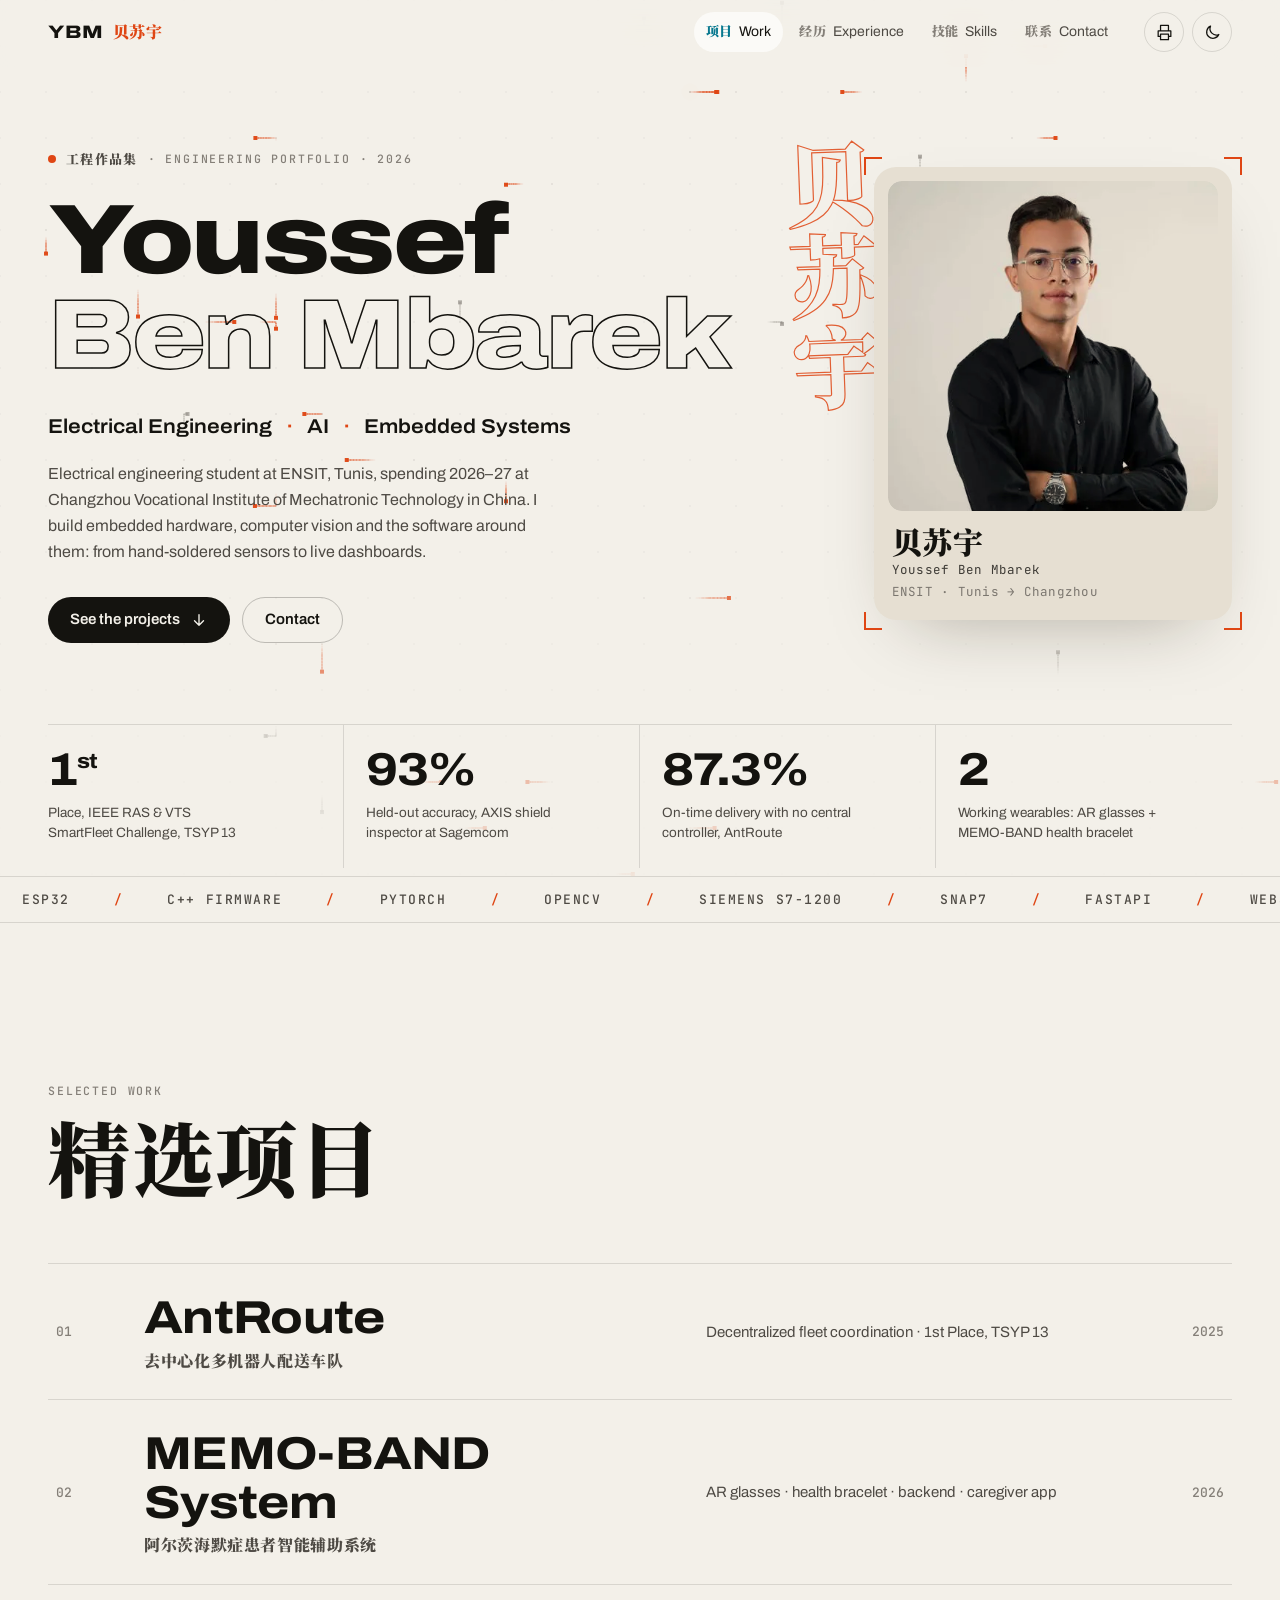
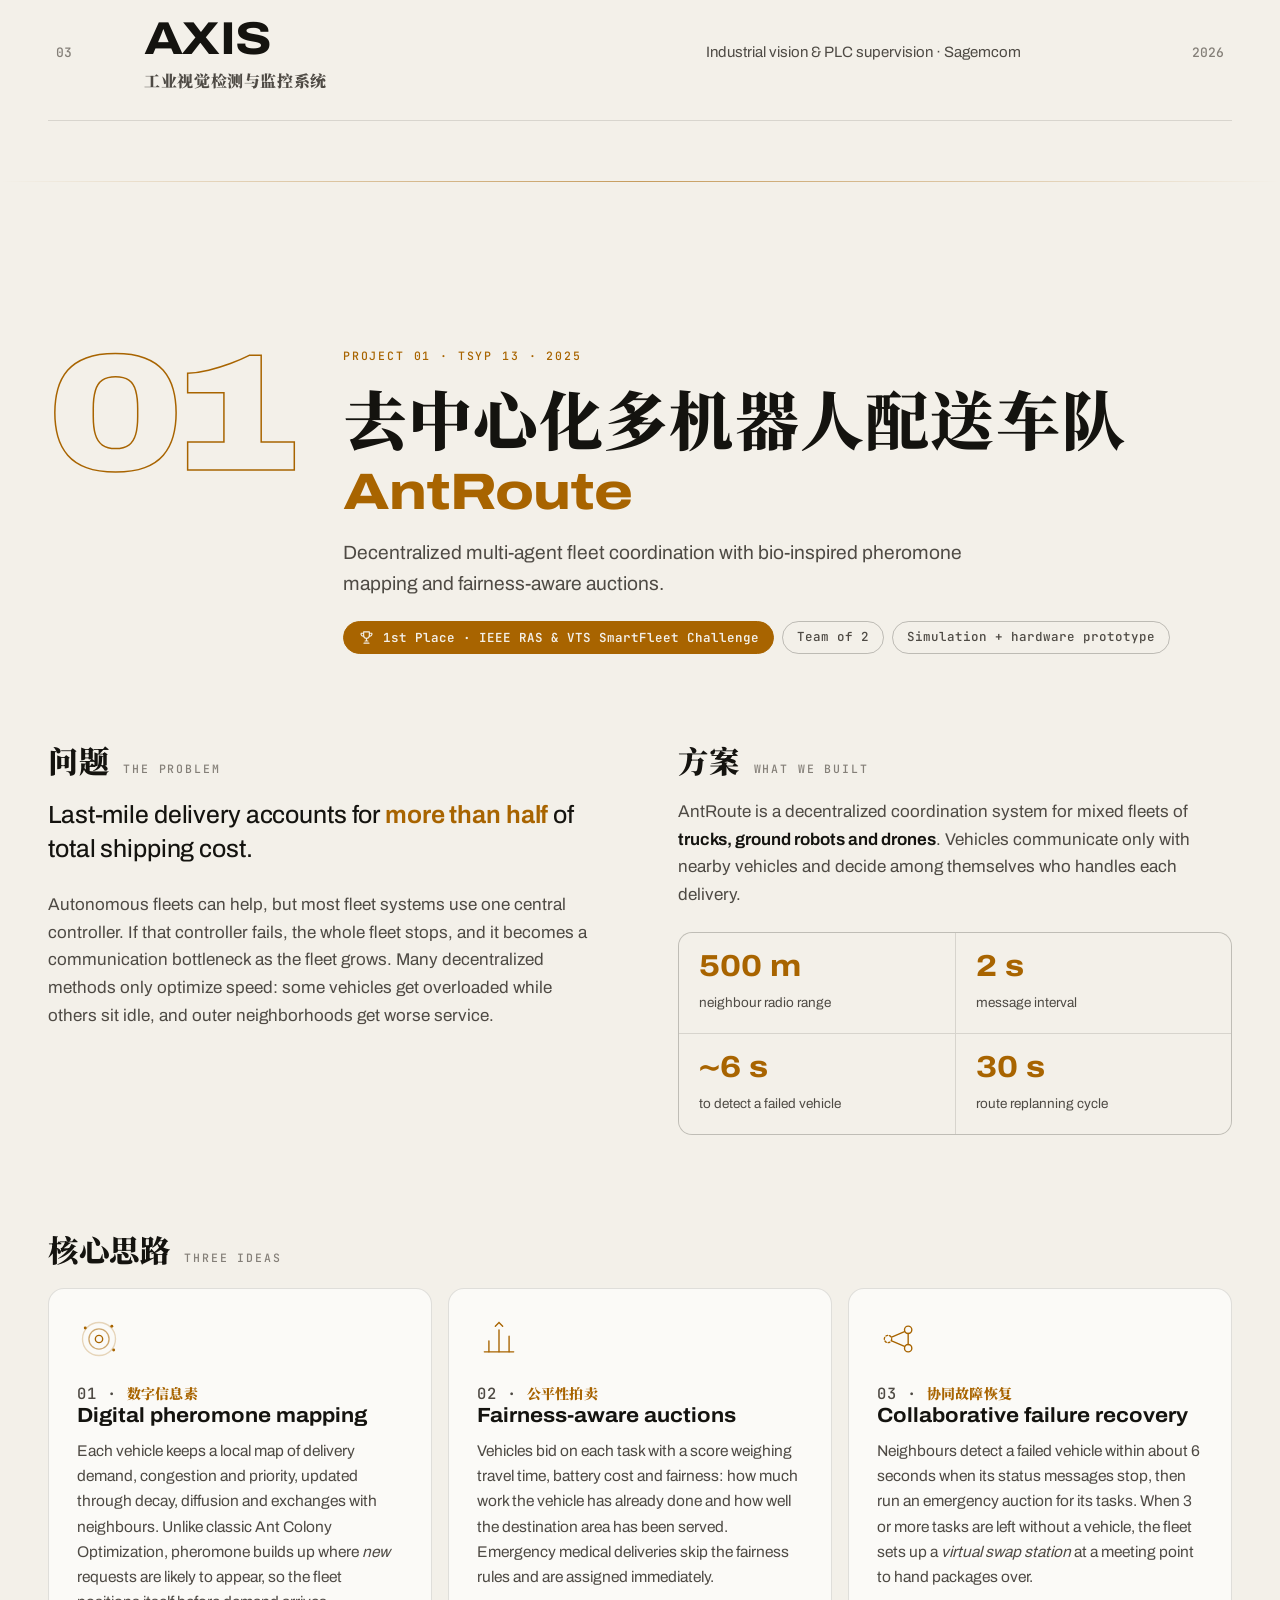
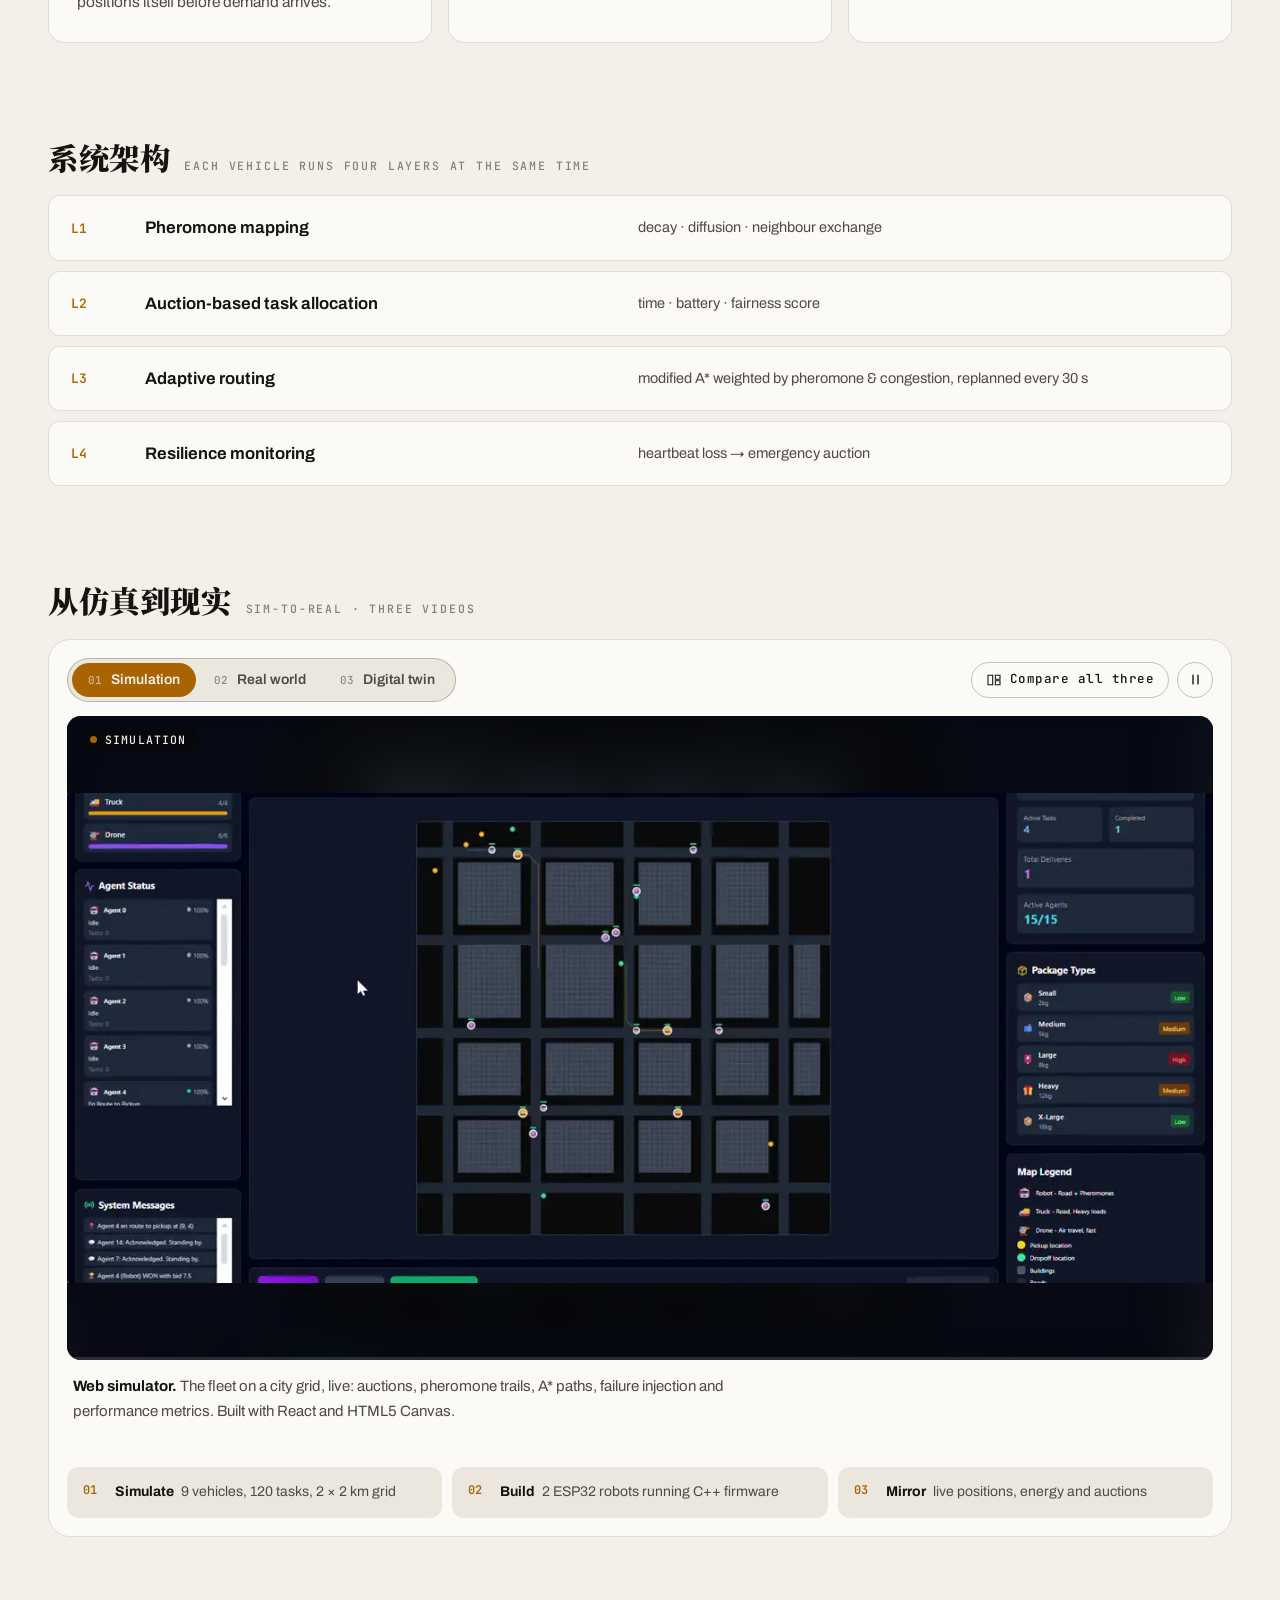
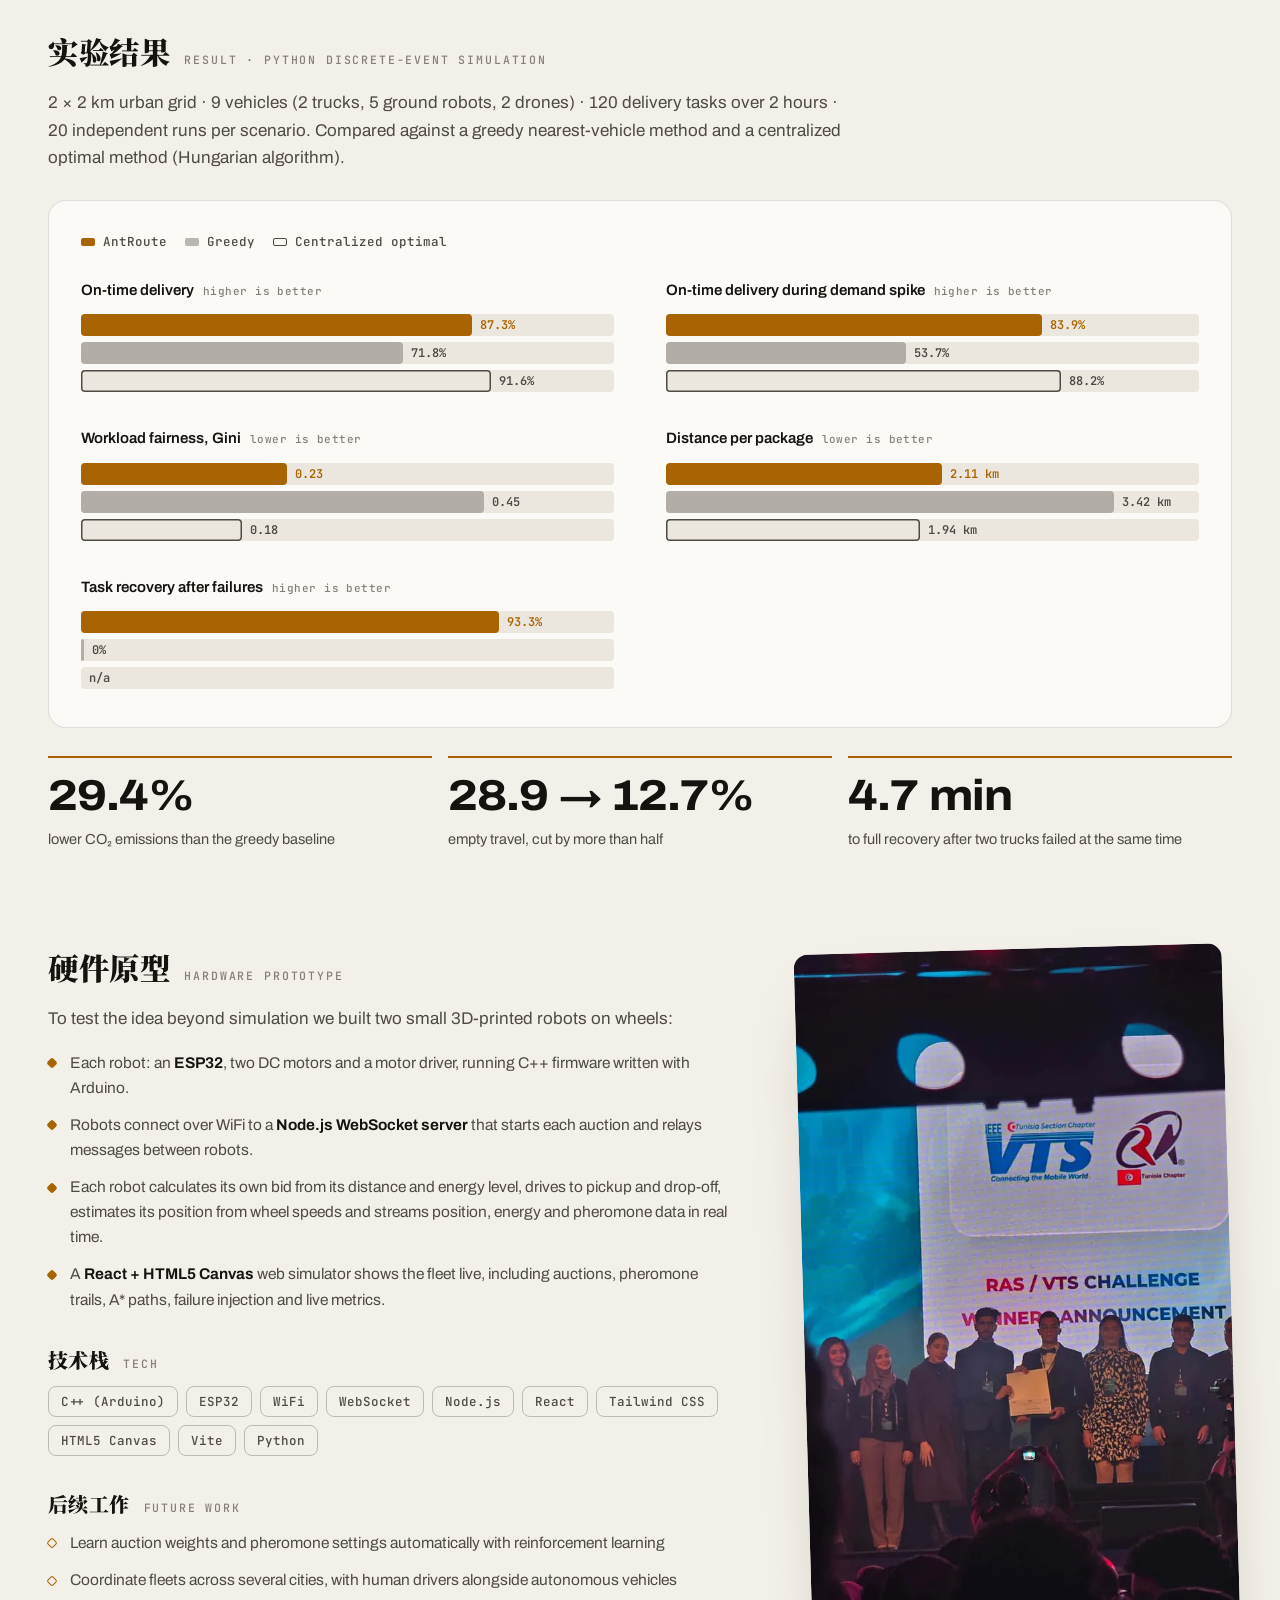
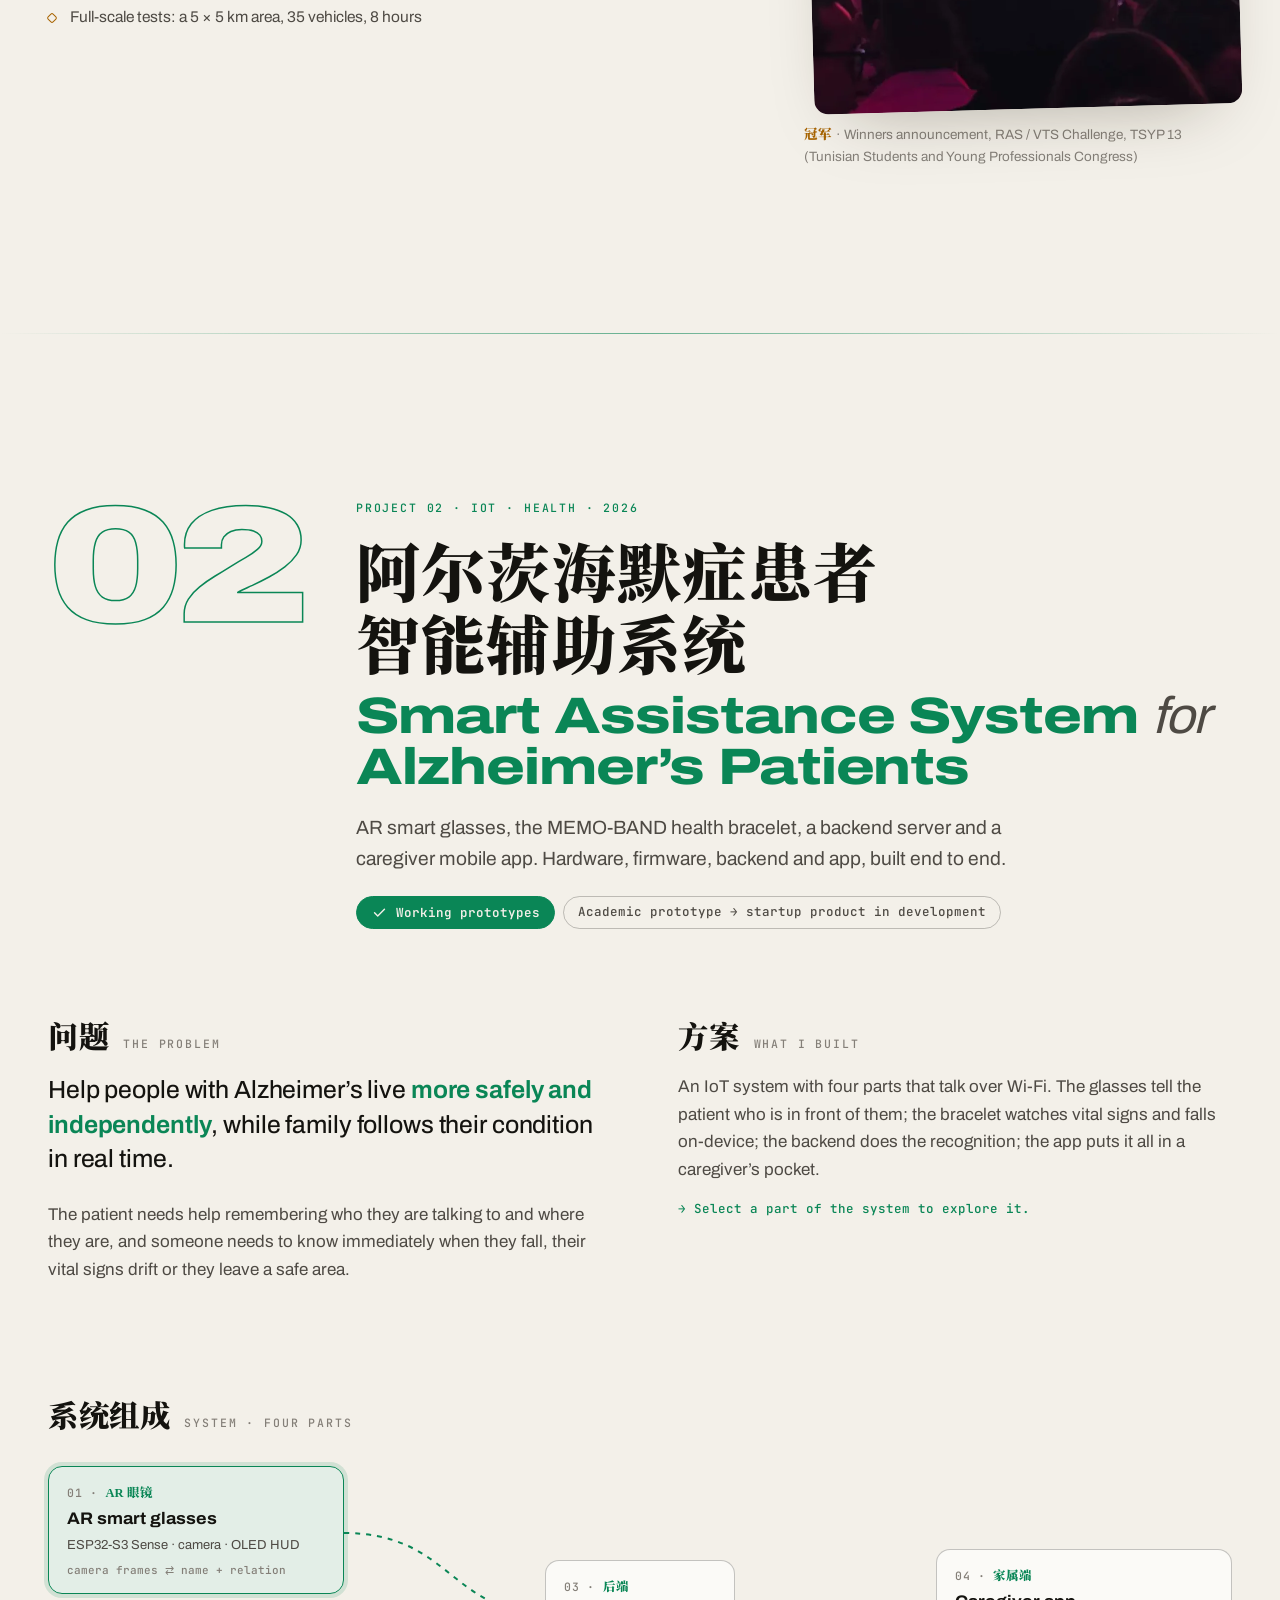
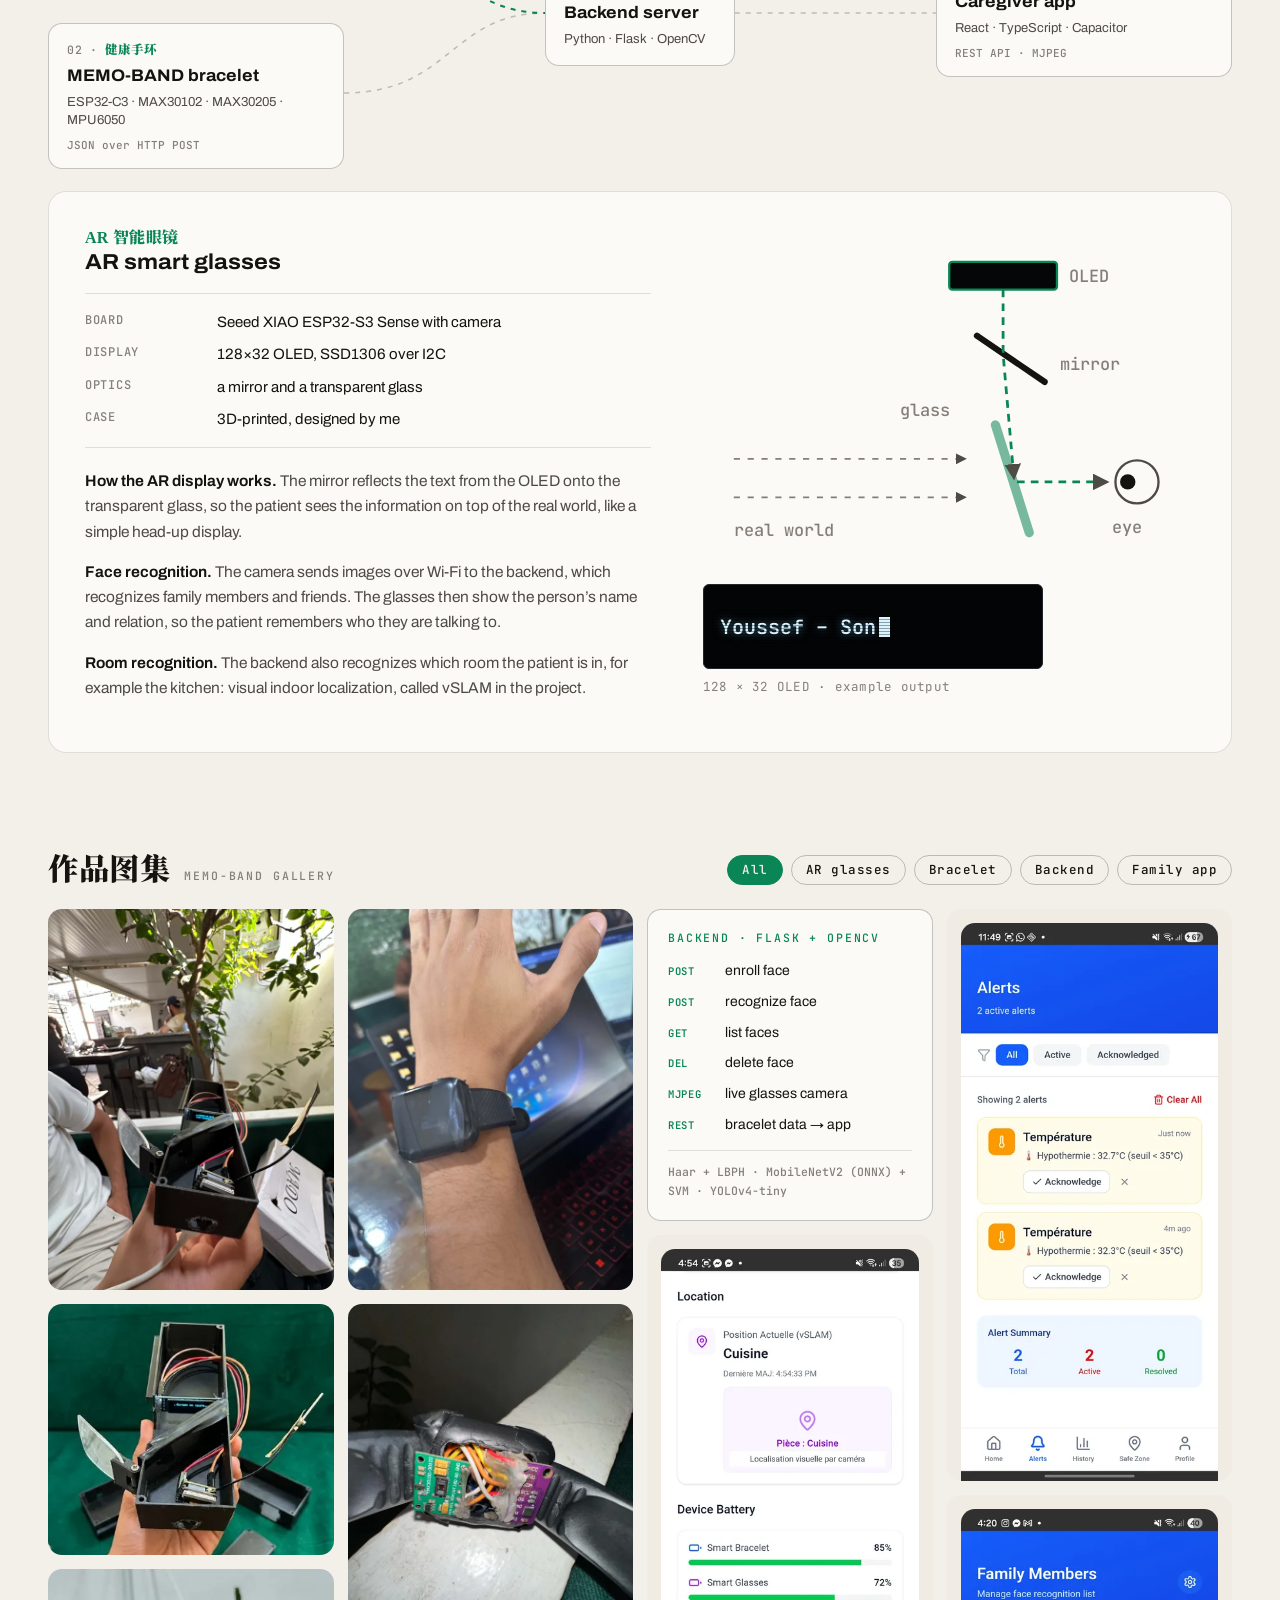
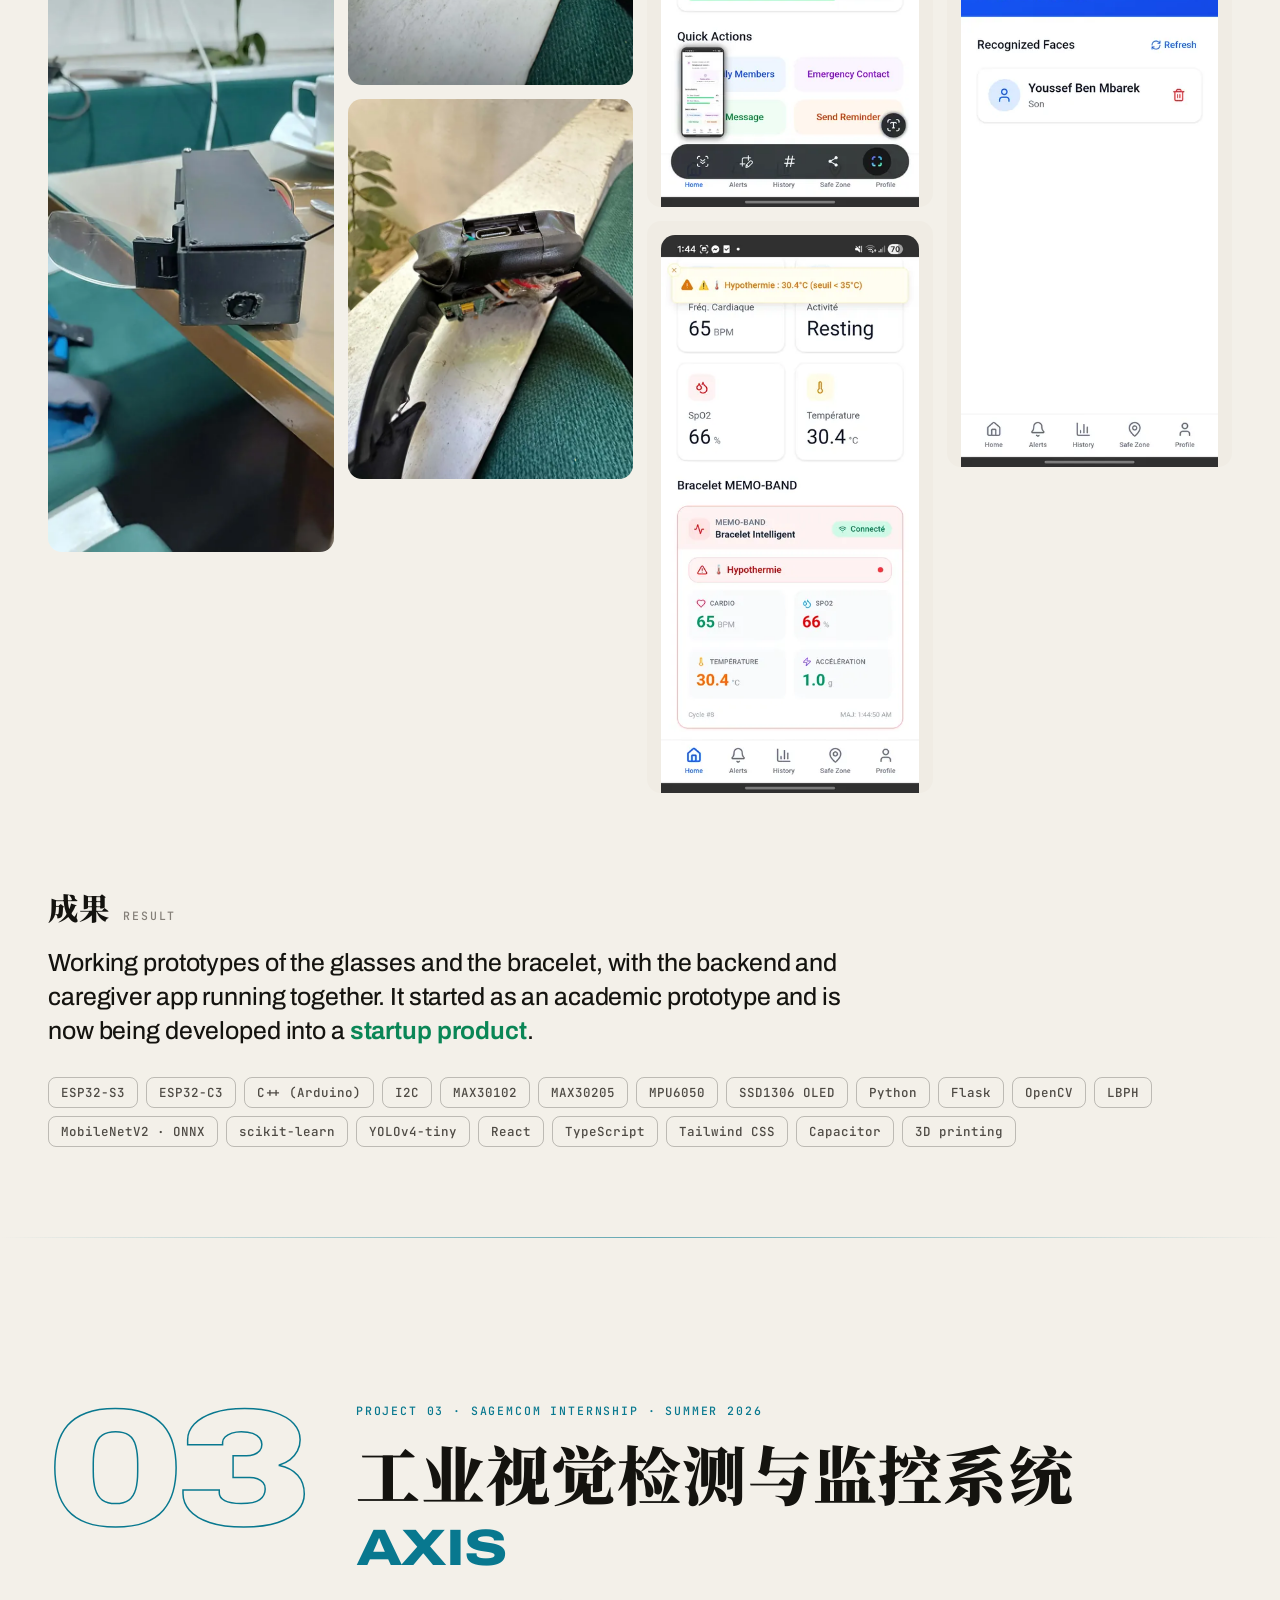
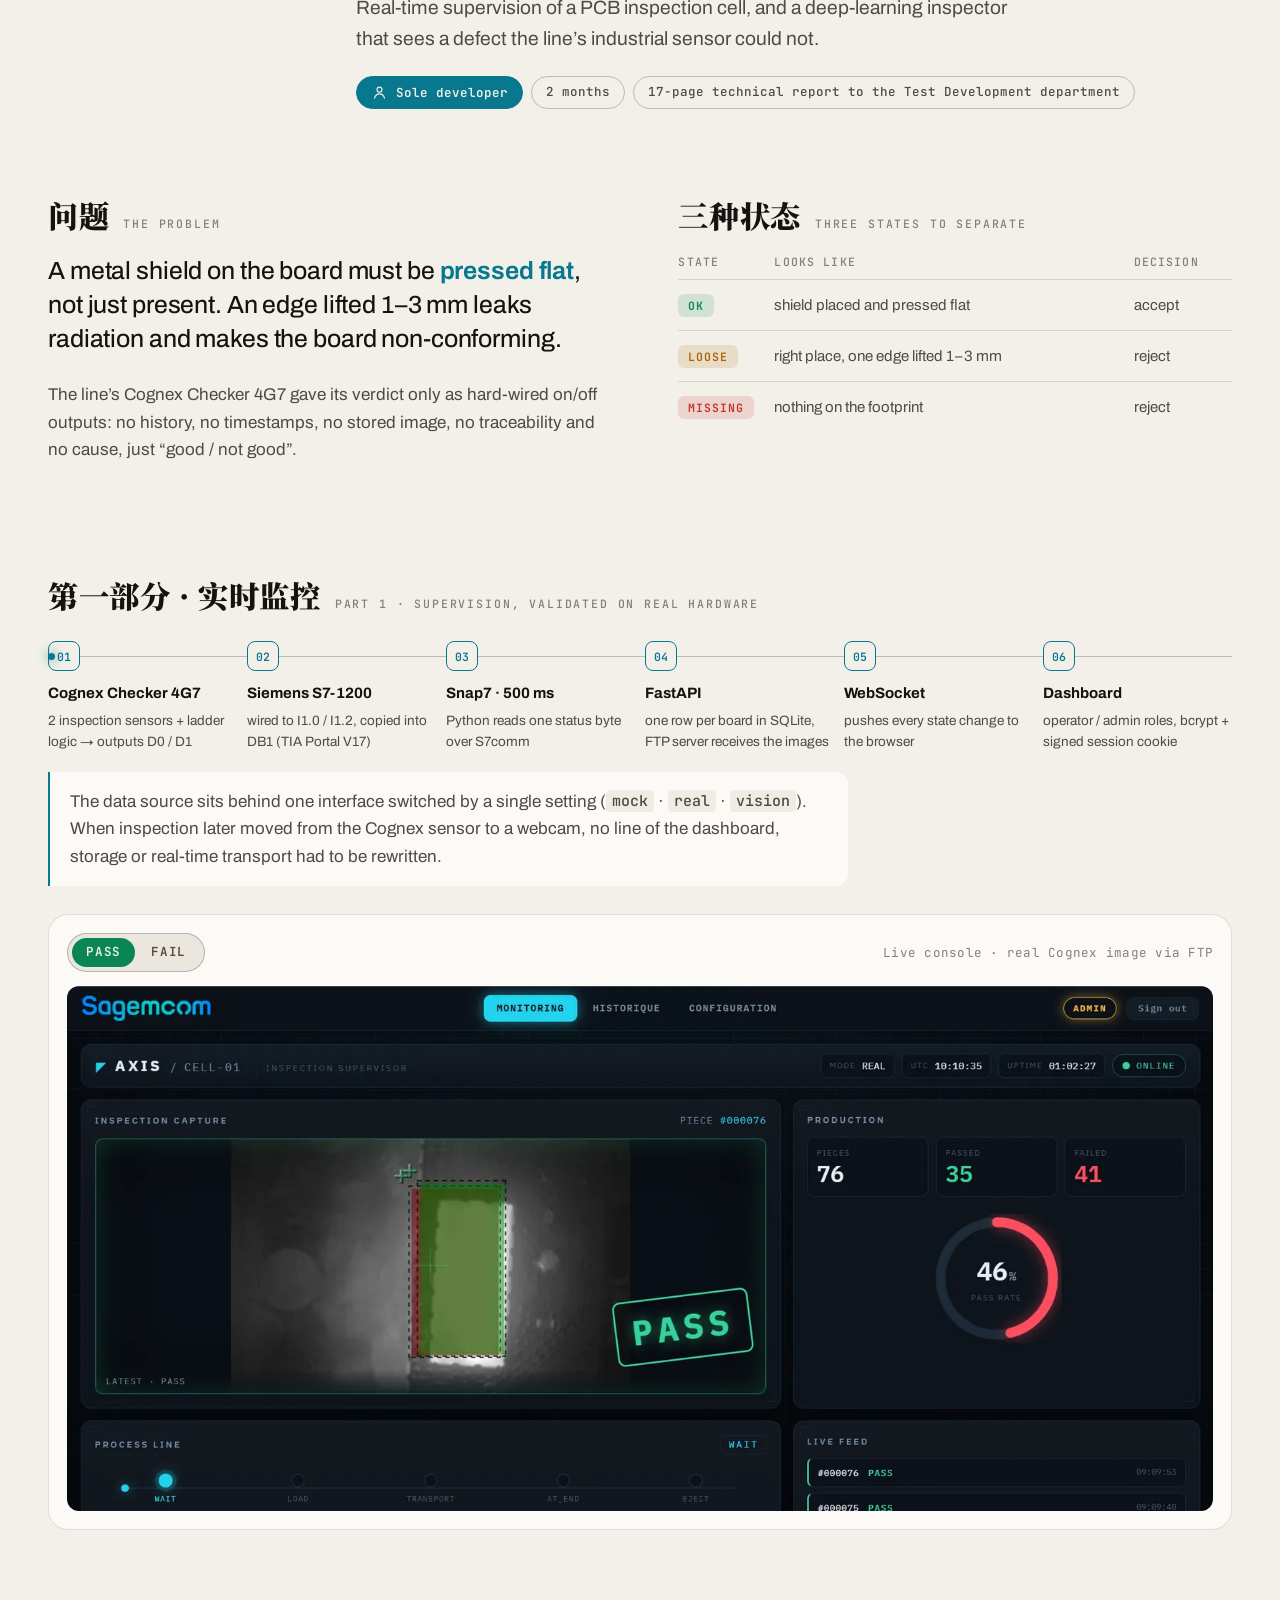
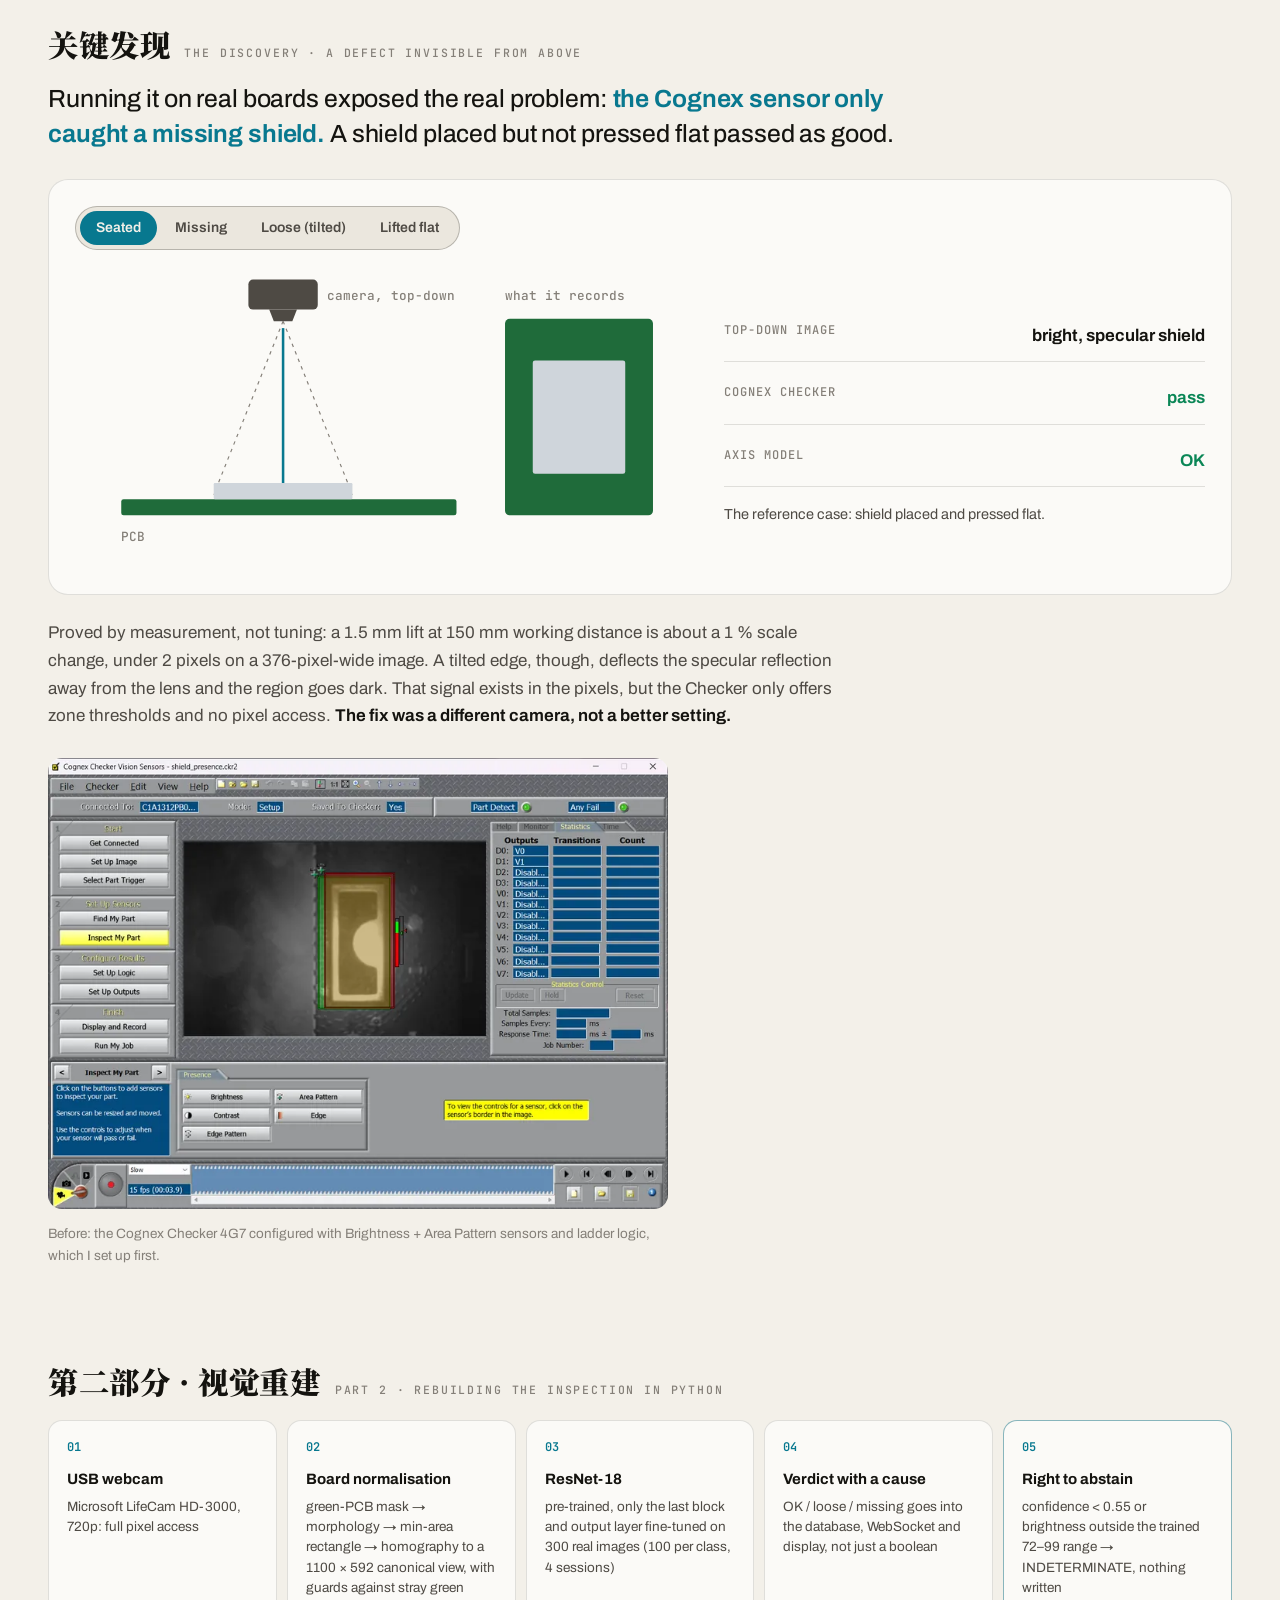
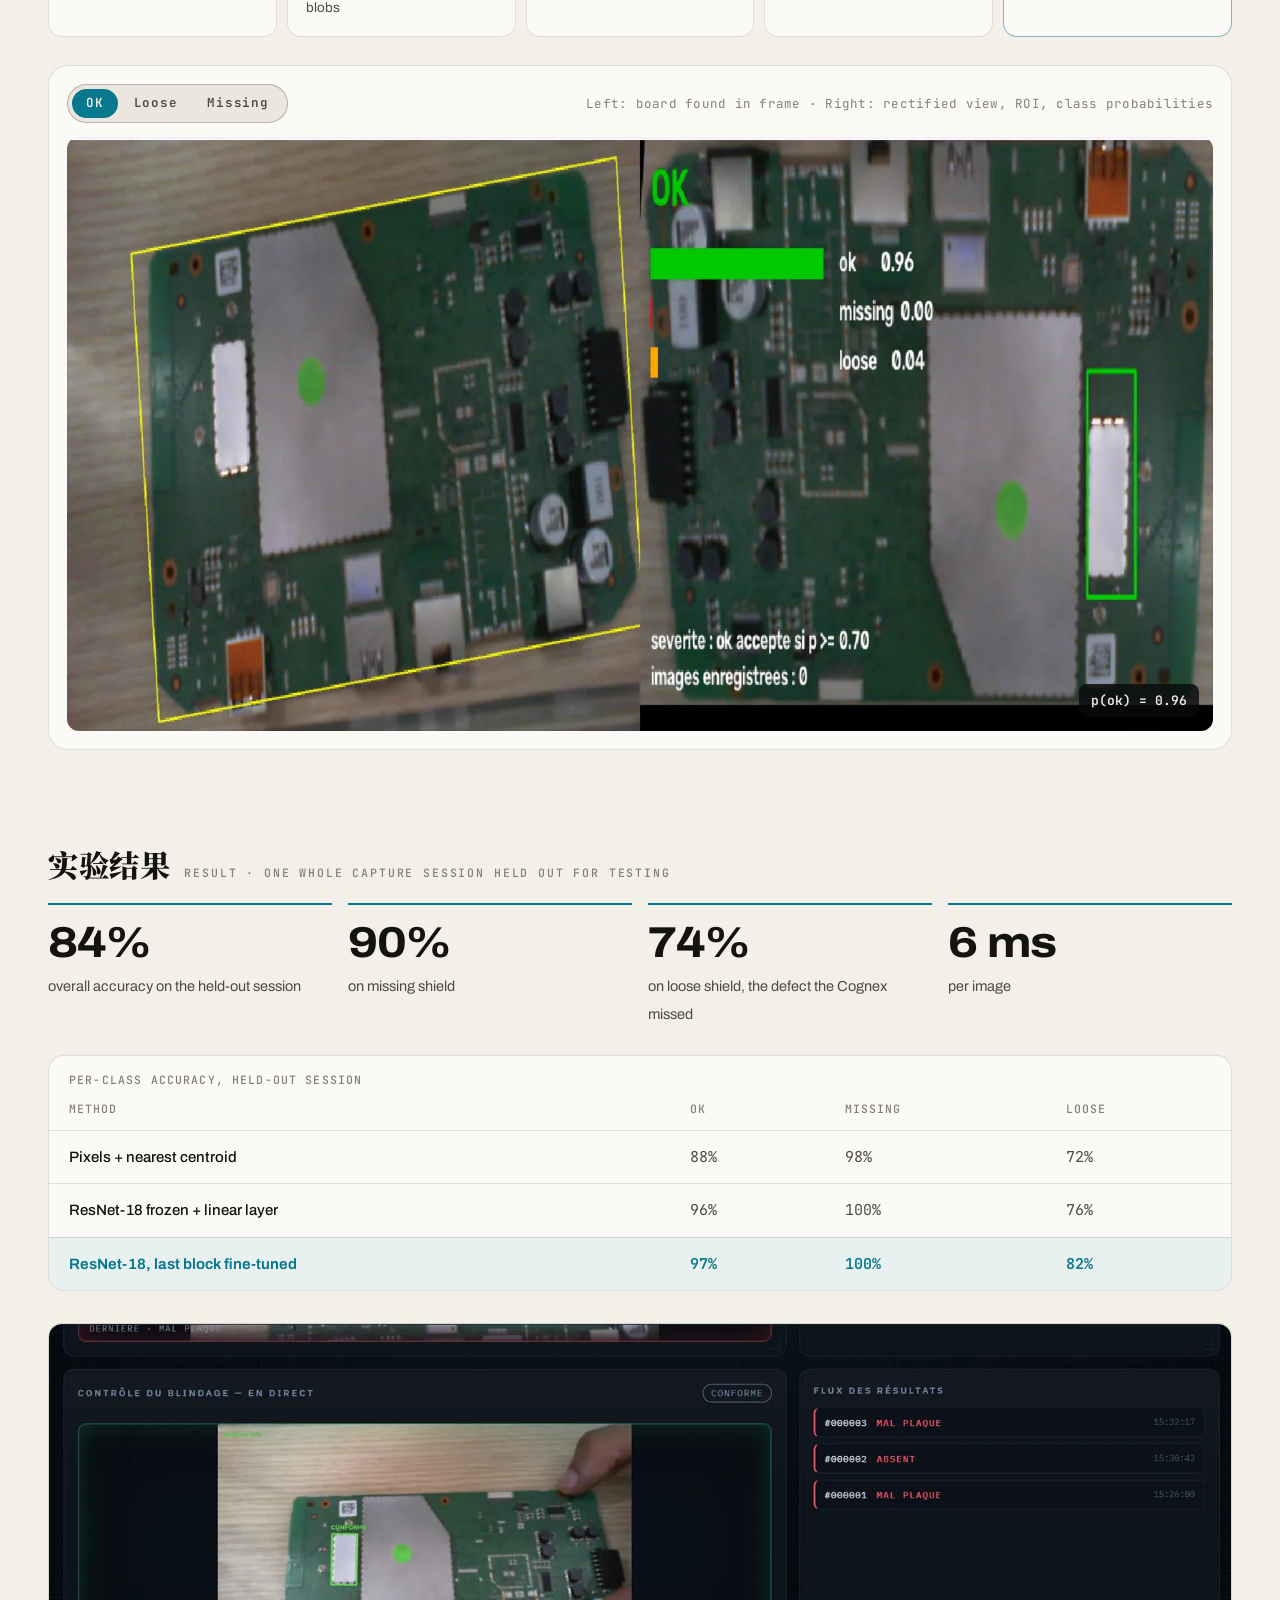
==== index.html @ 7238351c "Engineering portfolio: AntRoute, MEMO-BAND system, AXIS Static site with self-hosted fonts, sim-to-r" ====
<!doctype html>
<html lang="en" class="no-js">
<head>
<meta charset="utf-8">
<meta name="viewport" content="width=device-width, initial-scale=1, viewport-fit=cover">
<title>Youssef Ben Mbarek · 贝苏宇 — Engineering Portfolio</title>
<meta name="description" content="Engineering portfolio of Youssef Ben Mbarek (贝苏宇): Electrical Engineering, AI and Embedded Systems. AntRoute, a smart assistance system for Alzheimer's patients, and AXIS industrial vision.">
<meta name="theme-color" content="#0b0c0e" media="(prefers-color-scheme: dark)">
<meta name="theme-color" content="#f3f0e9" media="(prefers-color-scheme: light)">
<meta property="og:title" content="Youssef Ben Mbarek · 贝苏宇 — Engineering Portfolio">
<meta property="og:description" content="Electrical Engineering · AI · Embedded Systems">
<meta property="og:image" content="assets/img/podium-600.webp">
<link rel="icon" href="favicon.svg" type="image/svg+xml">
<link rel="preload" href="assets/fonts/archivo.woff2" as="font" type="font/woff2" crossorigin>
<link rel="preload" href="assets/fonts/notoserifsc-sub.woff2" as="font" type="font/woff2" crossorigin>
<script>
  (function () {
    var d = document.documentElement, t = null;
    d.classList.remove('no-js'); d.classList.add('js');
    try { t = localStorage.getItem('theme'); } catch (e) {}
    if (t !== 'light' && t !== 'dark') t = matchMedia('(prefers-color-scheme: light)').matches ? 'light' : 'dark';
    d.setAttribute('data-theme', t);
  })();
</script>
<link rel="stylesheet" href="assets/css/main.css">
</head>
<body>
<a class="skip" href="#work">Skip to projects</a>

<!-- ============ NAV ============ -->
<header class="nav" id="top">
  <div class="nav__inner">
    <a class="nav__brand" href="#top" aria-label="Back to top">
      <span class="nav__mark">YBM</span><span class="nav__cn zh">贝苏宇</span>
    </a>
    <nav class="nav__links" aria-label="Sections">
      <a href="#work"><span class="zh">项目</span> Work</a>
      <a href="#experience"><span class="zh">经历</span> Experience</a>
      <a href="#skills"><span class="zh">技能</span> Skills</a>
      <a href="#contact"><span class="zh">联系</span> Contact</a>
    </nav>
    <div class="nav__tools">
      <button class="icon-btn" id="printBtn" type="button" aria-label="Save as PDF" title="Save as PDF">
        <svg viewBox="0 0 24 24" aria-hidden="true"><path d="M7 9V3h10v6M7 17H4v-7h16v7h-3M7 14h10v7H7z" fill="none" stroke="currentColor" stroke-width="1.6" stroke-linejoin="round"/></svg>
      </button>
      <button class="icon-btn theme-btn" id="themeBtn" type="button" aria-label="Toggle dark / light theme" title="Toggle theme">
        <svg class="i-sun" viewBox="0 0 24 24" aria-hidden="true"><circle cx="12" cy="12" r="4.2" fill="none" stroke="currentColor" stroke-width="1.6"/><path d="M12 2v2.5M12 19.5V22M2 12h2.5M19.5 12H22M4.9 4.9l1.8 1.8M17.3 17.3l1.8 1.8M4.9 19.1l1.8-1.8M17.3 6.7l1.8-1.8" stroke="currentColor" stroke-width="1.6" stroke-linecap="round"/></svg>
        <svg class="i-moon" viewBox="0 0 24 24" aria-hidden="true"><path d="M20 14.5A8 8 0 0 1 9.5 4a8 8 0 1 0 10.5 10.5z" fill="none" stroke="currentColor" stroke-width="1.6" stroke-linejoin="round"/></svg>
      </button>
    </div>
  </div>
  <div class="nav__progress" aria-hidden="true"><span id="progress"></span></div>
</header>

<main>
<!-- ============ HERO ============ -->
<section class="hero" aria-label="Introduction">
  <canvas class="hero__field" id="field" aria-hidden="true"></canvas>
  <div class="wrap hero__grid">
    <div class="hero__text">
      <p class="kicker hero__kicker reveal"><span class="dot"></span><span class="zh">工程作品集</span> · Engineering Portfolio · 2026</p>
      <h1 class="hero__name" aria-label="Youssef Ben Mbarek">
        <span class="line"><span class="word">Youssef</span></span>
        <span class="line"><span class="word">Ben&nbsp;Mbarek</span></span>
      </h1>
      <p class="hero__disciplines reveal">
        <span>Electrical Engineering</span><i>·</i><span>AI</span><i>·</i><span>Embedded Systems</span>
      </p>
      <p class="hero__lede reveal">
        Electrical engineering student at ENSIT, Tunis, spending 2026–27 at Changzhou Vocational Institute of Mechatronic Technology in China.
        I build embedded hardware, computer vision and the software around them: from hand-soldered sensors to live dashboards.
      </p>
      <div class="hero__cta reveal">
        <a class="btn btn--solid" href="#work">See the projects
          <svg viewBox="0 0 24 24" aria-hidden="true"><path d="M12 5v14M6 13l6 6 6-6" fill="none" stroke="currentColor" stroke-width="1.8" stroke-linecap="round" stroke-linejoin="round"/></svg>
        </a>
        <a class="btn btn--ghost" href="#contact">Contact</a>
      </div>
    </div>

    <figure class="badge reveal" aria-label="Portrait of Youssef Ben Mbarek">
      <div class="badge__ticks" aria-hidden="true"><i></i><i></i><i></i><i></i></div>
      <div class="badge__photo">
        <img src="assets/img/portrait-448.webp" width="448" height="448" alt="Youssef Ben Mbarek" fetchpriority="high">
      </div>
      <figcaption class="badge__meta">
        <span class="badge__cn zh">贝苏宇</span>
        <span class="mono">Youssef Ben Mbarek</span>
        <span class="mono dim">ENSIT · Tunis → Changzhou</span>
      </figcaption>
      <span class="badge__vertical zh" aria-hidden="true">贝苏宇</span>
    </figure>
  </div>

  <div class="wrap">
    <ul class="hero__stats">
      <li class="reveal">
        <span class="stat__value">1<sup>st</sup></span>
        <span class="stat__label">Place, IEEE RAS &amp; VTS SmartFleet Challenge, TSYP 13</span>
      </li>
      <li class="reveal">
        <span class="stat__value"><span data-count="93">93</span>%</span>
        <span class="stat__label">Held-out accuracy, AXIS shield inspector at Sagemcom</span>
      </li>
      <li class="reveal">
        <span class="stat__value"><span data-count="87.3" data-decimals="1">87.3</span>%</span>
        <span class="stat__label">On-time delivery with no central controller, AntRoute</span>
      </li>
      <li class="reveal">
        <span class="stat__value">2</span>
        <span class="stat__label">Working wearables: AR glasses + MEMO-BAND health bracelet</span>
      </li>
    </ul>
  </div>
  <div class="marquee" aria-hidden="true">
    <div class="marquee__track">
      <span>ESP32</span><span>C++ firmware</span><span>PyTorch</span><span>OpenCV</span><span>Siemens S7-1200</span><span>Snap7</span><span>FastAPI</span><span>WebSockets</span><span>React</span><span>Node.js</span><span>I2C sensors</span><span>ResNet-18</span><span>MobileNetV2</span><span>TIA Portal</span><span>Capacitor</span><span>3D printing</span>
      <span>ESP32</span><span>C++ firmware</span><span>PyTorch</span><span>OpenCV</span><span>Siemens S7-1200</span><span>Snap7</span><span>FastAPI</span><span>WebSockets</span><span>React</span><span>Node.js</span><span>I2C sensors</span><span>ResNet-18</span><span>MobileNetV2</span><span>TIA Portal</span><span>Capacitor</span><span>3D printing</span>
    </div>
  </div>
</section>

<!-- ============ PROJECT INDEX ============ -->
<section class="index" id="work" aria-labelledby="work-title">
  <div class="wrap">
    <header class="sec-head reveal">
      <p class="kicker">Selected work</p>
      <h2 class="sec-title zh" id="work-title">精选项目</h2>
    </header>
    <ol class="index__list">
      <li class="reveal" style="--pa: var(--c-amber)">
        <a href="#antroute" data-preview="assets/img/podium-600.webp">
          <span class="index__num">01</span>
          <span class="index__name">AntRoute<small class="zh">去中心化多机器人配送车队</small></span>
          <span class="index__desc">Decentralized fleet coordination · 1st Place, TSYP 13</span>
          <span class="index__year">2025</span>
        </a>
      </li>
      <li class="reveal" style="--pa: var(--c-green)">
        <a href="#memo" data-preview="assets/img/glasses-hand-600.webp">
          <span class="index__num">02</span>
          <span class="index__name">MEMO-BAND System<small class="zh">阿尔茨海默症患者智能辅助系统</small></span>
          <span class="index__desc">AR glasses · health bracelet · backend · caregiver app</span>
          <span class="index__year">2026</span>
        </a>
      </li>
      <li class="reveal" style="--pa: var(--c-cyan)">
        <a href="#axis" data-preview="assets/img/axis-loose-800.webp">
          <span class="index__num">03</span>
          <span class="index__name">AXIS<small class="zh">工业视觉检测与监控系统</small></span>
          <span class="index__desc">Industrial vision &amp; PLC supervision · Sagemcom</span>
          <span class="index__year">2026</span>
        </a>
      </li>
    </ol>
  </div>
  <div class="index__preview" aria-hidden="true"><img alt="" id="indexPreview"></div>
</section>

<!-- ============ PROJECT 01 · ANTROUTE ============ -->
<article class="project" id="antroute" style="--pa: var(--c-amber); --pa-soft: var(--c-amber-soft)" aria-labelledby="ar-title">
  <div class="wrap">
    <header class="p-head">
      <div class="p-head__num reveal" aria-hidden="true">01</div>
      <div class="p-head__titles">
        <p class="kicker reveal">Project 01 · TSYP 13 · 2025</p>
        <h2 class="p-title zh reveal" id="ar-title"><span class="nw">去中心化多机器人</span><span class="nw">配送车队</span></h2>
        <p class="p-name reveal">AntRoute</p>
        <p class="p-sub reveal">Decentralized multi-agent fleet coordination with bio-inspired pheromone mapping and fairness-aware auctions.</p>
        <ul class="meta reveal">
          <li class="award">
            <svg viewBox="0 0 24 24" aria-hidden="true"><path d="M8 4h8v5a4 4 0 0 1-8 0zM8 6H4.5a3 3 0 0 0 3.6 4M16 6h3.5a3 3 0 0 1-3.6 4M12 13v4M8.5 20h7M10 17h4" fill="none" stroke="currentColor" stroke-width="1.6" stroke-linecap="round" stroke-linejoin="round"/></svg>
            1st Place · IEEE RAS &amp; VTS SmartFleet Challenge
          </li>
          <li>Team of 2</li>
          <li>Simulation + hardware prototype</li>
        </ul>
      </div>
    </header>

    <div class="p-grid">
      <section class="block reveal" aria-labelledby="ar-problem">
        <h3 class="block__title" id="ar-problem"><span class="zh">问题</span><span class="kicker">The problem</span></h3>
        <p class="big">Last-mile delivery accounts for <strong>more than half</strong> of total shipping cost.</p>
        <p>Autonomous fleets can help, but most fleet systems use one central controller. If that controller fails, the whole fleet stops, and it becomes a communication bottleneck as the fleet grows. Many decentralized methods only optimize speed: some vehicles get overloaded while others sit idle, and outer neighborhoods get worse service.</p>
      </section>
      <section class="block reveal" aria-labelledby="ar-solution">
        <h3 class="block__title" id="ar-solution"><span class="zh">方案</span><span class="kicker">What we built</span></h3>
        <p>AntRoute is a decentralized coordination system for mixed fleets of <strong>trucks, ground robots and drones</strong>. Vehicles communicate only with nearby vehicles and decide among themselves who handles each delivery.</p>
        <ul class="specs">
          <li><b>500 m</b><span>neighbour radio range</span></li>
          <li><b>2 s</b><span>message interval</span></li>
          <li><b>~6 s</b><span>to detect a failed vehicle</span></li>
          <li><b>30 s</b><span>route replanning cycle</span></li>
        </ul>
      </section>
    </div>

    <!-- three ideas -->
    <section class="ideas" aria-labelledby="ar-ideas">
      <h3 class="block__title reveal" id="ar-ideas"><span class="zh">核心思路</span><span class="kicker">Three ideas</span></h3>
      <div class="ideas__grid">
        <div class="card glow reveal">
          <svg class="card__icon" viewBox="0 0 48 48" aria-hidden="true"><g fill="none" stroke="currentColor" stroke-width="1.5"><circle cx="24" cy="24" r="4"/><circle cx="24" cy="24" r="11" opacity=".55"/><circle cx="24" cy="24" r="18" opacity=".25"/></g><g fill="currentColor"><circle cx="9" cy="12" r="1.6"/><circle cx="38" cy="10" r="1.6"/><circle cx="40" cy="36" r="1.6"/></g></svg>
          <p class="card__k">01 · <span class="zh">数字信息素</span></p>
          <h4>Digital pheromone mapping</h4>
          <p>Each vehicle keeps a local map of delivery demand, congestion and priority, updated through decay, diffusion and exchanges with neighbours. Unlike classic Ant Colony Optimization, pheromone builds up where <em>new</em> requests are likely to appear, so the fleet positions itself before demand arrives.</p>
        </div>
        <div class="card glow reveal">
          <svg class="card__icon" viewBox="0 0 48 48" aria-hidden="true"><g fill="none" stroke="currentColor" stroke-width="1.5" stroke-linecap="round"><path d="M8 38h32"/><path d="M13 38V26M24 38V14M35 38V21"/><path d="M20 10l4-4 4 4" /></g></svg>
          <p class="card__k">02 · <span class="zh">公平性拍卖</span></p>
          <h4>Fairness-aware auctions</h4>
          <p>Vehicles bid on each task with a score weighing travel time, battery cost and fairness: how much work the vehicle has already done and how well the destination area has been served. Emergency medical deliveries skip the fairness rules and are assigned immediately.</p>
        </div>
        <div class="card glow reveal">
          <svg class="card__icon" viewBox="0 0 48 48" aria-hidden="true"><g fill="none" stroke="currentColor" stroke-width="1.5" stroke-linecap="round"><circle cx="12" cy="24" r="4" stroke-dasharray="2 2"/><circle cx="34" cy="14" r="4"/><circle cx="34" cy="34" r="4"/><path d="M16 22l14-6M16 26l14 6M34 18v12"/></g></svg>
          <p class="card__k">03 · <span class="zh">协同故障恢复</span></p>
          <h4>Collaborative failure recovery</h4>
          <p>Neighbours detect a failed vehicle within about 6 seconds when its status messages stop, then run an emergency auction for its tasks. When 3 or more tasks are left without a vehicle, the fleet sets up a <em>virtual swap station</em> at a meeting point to hand packages over.</p>
        </div>
      </div>
    </section>

    <!-- architecture -->
    <section class="arch reveal" aria-labelledby="ar-arch">
      <h3 class="block__title" id="ar-arch"><span class="zh">系统架构</span><span class="kicker">Each vehicle runs four layers at the same time</span></h3>
      <ol class="layers">
        <li><span class="layers__i">L1</span><span class="layers__n">Pheromone mapping</span><span class="layers__d">decay · diffusion · neighbour exchange</span></li>
        <li><span class="layers__i">L2</span><span class="layers__n">Auction-based task allocation</span><span class="layers__d">time · battery · fairness score</span></li>
        <li><span class="layers__i">L3</span><span class="layers__n">Adaptive routing</span><span class="layers__d">modified A* weighted by pheromone &amp; congestion, replanned every 30 s</span></li>
        <li><span class="layers__i">L4</span><span class="layers__n">Resilience monitoring</span><span class="layers__d">heartbeat loss → emergency auction</span></li>
      </ol>
    </section>

    <!-- sim to real -->
    <section class="s2r-wrap" aria-labelledby="ar-s2r">
      <h3 class="block__title reveal" id="ar-s2r"><span class="zh">从仿真到现实</span><span class="kicker">Sim-to-real · three videos</span></h3>
      <div class="s2r reveal" id="s2r" data-mode="single" data-active="sim">
        <div class="s2r__bar">
          <div class="seg" role="tablist" aria-label="Choose a video">
            <span class="seg__thumb" aria-hidden="true"></span>
            <button role="tab" id="tab-sim" aria-controls="clip-sim" aria-selected="true" data-v="sim"><i>01</i> Simulation</button>
            <button role="tab" id="tab-real" aria-controls="clip-real" aria-selected="false" tabindex="-1" data-v="real"><i>02</i> Real world</button>
            <button role="tab" id="tab-twin" aria-controls="clip-twin" aria-selected="false" tabindex="-1" data-v="twin"><i>03</i> Digital twin</button>
          </div>
          <div class="s2r__tools">
            <button class="chip" id="s2rMode" type="button" aria-pressed="false">
              <svg viewBox="0 0 24 24" aria-hidden="true"><path d="M3 5h7v14H3zM14 5h7v6h-7zM14 13h7v6h-7z" fill="none" stroke="currentColor" stroke-width="1.6"/></svg>
              Compare all three
            </button>
            <button class="chip chip--icon" id="s2rPlay" type="button" aria-label="Pause videos">
              <svg class="i-pause" viewBox="0 0 24 24" aria-hidden="true"><path d="M8 5v14M16 5v14" stroke="currentColor" stroke-width="2.2" stroke-linecap="round"/></svg>
              <svg class="i-play" viewBox="0 0 24 24" aria-hidden="true"><path d="M7 4.5v15l12-7.5z" fill="currentColor"/></svg>
            </button>
          </div>
        </div>

        <div class="s2r__stage">
          <figure class="clip" id="clip-sim" role="tabpanel" aria-labelledby="tab-sim" data-v="sim">
            <div class="clip__media">
              <img class="clip__bg" src="assets/video/sim-poster.webp" alt="" aria-hidden="true" loading="lazy">
              <video muted loop playsinline preload="none" poster="assets/video/sim-poster.webp" width="1280" height="548" aria-label="Simulation demo of the AntRoute fleet">
                <source src="assets/video/sim.mp4" type="video/mp4">
              </video>
              <span class="clip__tag"><i></i>Simulation</span>
              <span class="clip__time" aria-hidden="true"><span></span></span>
            </div>
            <figcaption>
              <b>Web simulator.</b> The fleet on a city grid, live: auctions, pheromone trails, A* paths, failure injection and performance metrics. Built with React and HTML5 Canvas.
            </figcaption>
          </figure>
          <figure class="clip" id="clip-real" role="tabpanel" aria-labelledby="tab-real" data-v="real">
            <div class="clip__media clip__media--tall">
              <img class="clip__bg" src="assets/video/real-poster.webp" alt="" aria-hidden="true" loading="lazy">
              <video muted loop playsinline preload="none" poster="assets/video/real-poster.webp" width="540" height="960" aria-label="The two ESP32 robots working on the floor">
                <source src="assets/video/real.mp4" type="video/mp4">
              </video>
              <span class="clip__tag"><i></i>Real world</span>
              <span class="clip__time" aria-hidden="true"><span></span></span>
            </div>
            <figcaption>
              <b>The real robots.</b> Two ESP32 robots with two DC motors each. Each robot computes its own bid from distance and energy, wins tasks over WiFi, then drives to the pickup and drop-off points.
            </figcaption>
          </figure>
          <figure class="clip" id="clip-twin" role="tabpanel" aria-labelledby="tab-twin" data-v="twin">
            <div class="clip__media">
              <img class="clip__bg" src="assets/video/twin-poster.webp" alt="" aria-hidden="true" loading="lazy">
              <video muted loop playsinline preload="none" poster="assets/video/twin-poster.webp" width="1280" height="720" aria-label="Digital twin of the real two-robot setup">
                <source src="assets/video/twin.mp4" type="video/mp4">
              </video>
              <span class="clip__tag"><i></i>Digital twin</span>
              <span class="clip__time" aria-hidden="true"><span></span></span>
            </div>
            <figcaption>
              <b>Digital twin.</b> The real setup mirrored in software: each robot streams its wheel-odometry position, energy level and pheromone data through the Node.js WebSocket server, which starts each auction and relays messages between robots.
            </figcaption>
          </figure>
        </div>
        <ol class="s2r__flow" aria-label="From simulation to real world">
          <li><b>Simulate</b> 9 vehicles, 120 tasks, 2 × 2 km grid</li>
          <li><b>Build</b> 2 ESP32 robots running C++ firmware</li>
          <li><b>Mirror</b> live positions, energy and auctions</li>
        </ol>
      </div>
      <!-- print-only stills -->
      <div class="print-only print-stills">
        <img src="assets/video/sim-poster.webp" alt="Simulation still">
        <img src="assets/video/real-poster.webp" alt="Real robots still">
        <img src="assets/video/twin-poster.webp" alt="Digital twin still">
      </div>
    </section>

    <!-- results -->
    <section class="results" aria-labelledby="ar-results">
      <h3 class="block__title reveal" id="ar-results"><span class="zh">实验结果</span><span class="kicker">Result · Python discrete-event simulation</span></h3>
      <p class="results__setup reveal">2 × 2 km urban grid · 9 vehicles (2 trucks, 5 ground robots, 2 drones) · 120 delivery tasks over 2 hours · 20 independent runs per scenario. Compared against a greedy nearest-vehicle method and a centralized optimal method (Hungarian algorithm).</p>
      <div class="bars reveal" id="bars">
        <div class="bars__legend" aria-hidden="true">
          <span class="lg lg--a">AntRoute</span><span class="lg lg--g">Greedy</span><span class="lg lg--c">Centralized optimal</span>
        </div>
        <div class="metric" data-max="100">
          <p class="metric__name">On-time delivery <span>higher is better</span></p>
          <div class="bar bar--a" style="--v:87.3"><span>87.3%</span></div>
          <div class="bar bar--g" style="--v:71.8"><span>71.8%</span></div>
          <div class="bar bar--c" style="--v:91.6"><span>91.6%</span></div>
        </div>
        <div class="metric">
          <p class="metric__name">On-time delivery during demand spike <span>higher is better</span></p>
          <div class="bar bar--a" style="--v:83.9"><span>83.9%</span></div>
          <div class="bar bar--g" style="--v:53.7"><span>53.7%</span></div>
          <div class="bar bar--c" style="--v:88.2"><span>88.2%</span></div>
        </div>
        <div class="metric">
          <p class="metric__name">Workload fairness, Gini <span>lower is better</span></p>
          <div class="bar bar--a" style="--v:46"><span>0.23</span></div>
          <div class="bar bar--g" style="--v:90"><span>0.45</span></div>
          <div class="bar bar--c" style="--v:36"><span>0.18</span></div>
        </div>
        <div class="metric">
          <p class="metric__name">Distance per package <span>lower is better</span></p>
          <div class="bar bar--a" style="--v:61.7"><span>2.11 km</span></div>
          <div class="bar bar--g" style="--v:100"><span>3.42 km</span></div>
          <div class="bar bar--c" style="--v:56.7"><span>1.94 km</span></div>
        </div>
        <div class="metric">
          <p class="metric__name">Task recovery after failures <span>higher is better</span></p>
          <div class="bar bar--a" style="--v:93.3"><span>93.3%</span></div>
          <div class="bar bar--g" style="--v:0.6"><span>0%</span></div>
          <div class="bar bar--c bar--na" style="--v:0"><span>n/a</span></div>
        </div>
      </div>
      <ul class="kpis">
        <li class="reveal"><b><span data-count="29.4" data-decimals="1">29.4</span>%</b><span>lower CO₂ emissions than the greedy baseline</span></li>
        <li class="reveal"><b>28.9 → <span data-count="12.7" data-decimals="1">12.7</span>%</b><span>empty travel, cut by more than half</span></li>
        <li class="reveal"><b><span data-count="4.7" data-decimals="1">4.7</span> min</b><span>to full recovery after two trucks failed at the same time</span></li>
      </ul>
    </section>

    <div class="p-grid p-grid--media">
      <section class="block reveal" aria-labelledby="ar-hw">
        <h3 class="block__title" id="ar-hw"><span class="zh">硬件原型</span><span class="kicker">Hardware prototype</span></h3>
        <p>To test the idea beyond simulation we built two small 3D-printed robots on wheels:</p>
        <ul class="ticks">
          <li>Each robot: an <strong>ESP32</strong>, two DC motors and a motor driver, running C++ firmware written with Arduino.</li>
          <li>Robots connect over WiFi to a <strong>Node.js WebSocket server</strong> that starts each auction and relays messages between robots.</li>
          <li>Each robot calculates its own bid from its distance and energy level, drives to pickup and drop-off, estimates its position from wheel speeds and streams position, energy and pheromone data in real time.</li>
          <li>A <strong>React + HTML5 Canvas</strong> web simulator shows the fleet live, including auctions, pheromone trails, A* paths, failure injection and live metrics.</li>
        </ul>
        <h3 class="block__title block__title--sm"><span class="zh">技术栈</span><span class="kicker">Tech</span></h3>
        <ul class="tags">
          <li>C++ (Arduino)</li><li>ESP32</li><li>WiFi</li><li>WebSocket</li><li>Node.js</li><li>React</li><li>Tailwind CSS</li><li>HTML5 Canvas</li><li>Vite</li><li>Python</li>
        </ul>
        <h3 class="block__title block__title--sm"><span class="zh">后续工作</span><span class="kicker">Future work</span></h3>
        <ul class="ticks ticks--dim">
          <li>Learn auction weights and pheromone settings automatically with reinforcement learning</li>
          <li>Coordinate fleets across several cities, with human drivers alongside autonomous vehicles</li>
          <li>Full-scale tests: a 5 × 5 km area, 35 vehicles, 8 hours</li>
        </ul>
      </section>
      <figure class="podium reveal">
        <button class="zoomable" type="button" data-full="assets/img/podium-1100.webp" data-caption="Winners announcement, IEEE RAS / VTS SmartFleet Challenge, TSYP 13" aria-label="Enlarge podium photo">
          <img src="assets/img/podium-600.webp" srcset="assets/img/podium-600.webp 600w, assets/img/podium-1100.webp 1100w" sizes="(max-width: 860px) 90vw, 400px" width="600" height="1066" loading="lazy" decoding="async" alt="Team AntRoute on stage at the RAS / VTS Challenge winner announcement, TSYP 13">
        </button>
        <figcaption><span class="zh">冠军</span> · Winners announcement, RAS / VTS Challenge, TSYP 13 (Tunisian Students and Young Professionals Congress)</figcaption>
      </figure>
    </div>
  </div>
</article>

<!-- ============ PROJECT 02 · MEMO-BAND / ALZHEIMER ============ -->
<article class="project" id="memo" style="--pa: var(--c-green); --pa-soft: var(--c-green-soft)" aria-labelledby="mb-title">
  <div class="wrap">
    <header class="p-head">
      <div class="p-head__num reveal" aria-hidden="true">02</div>
      <div class="p-head__titles">
        <p class="kicker reveal">Project 02 · IoT · Health · 2026</p>
        <h2 class="p-title zh reveal" id="mb-title"><span class="nw">阿尔茨海默症患者</span><span class="nw">智能辅助系统</span></h2>
        <p class="p-name reveal">Smart Assistance System <span class="p-name__amp">for</span> Alzheimer’s Patients</p>
        <p class="p-sub reveal">AR smart glasses, the MEMO-BAND health bracelet, a backend server and a caregiver mobile app. Hardware, firmware, backend and app, built end to end.</p>
        <ul class="meta reveal">
          <li class="award">
            <svg viewBox="0 0 24 24" aria-hidden="true"><path d="M5 12.5l4.5 4.5L19 7.5" fill="none" stroke="currentColor" stroke-width="2" stroke-linecap="round" stroke-linejoin="round"/></svg>
            Working prototypes
          </li>
          <li>Academic prototype → startup product in development</li>
        </ul>
      </div>
    </header>

    <div class="p-grid">
      <section class="block reveal" aria-labelledby="mb-problem">
        <h3 class="block__title" id="mb-problem"><span class="zh">问题</span><span class="kicker">The problem</span></h3>
        <p class="big">Help people with Alzheimer’s live <strong>more safely and independently</strong>, while family follows their condition in real time.</p>
        <p>The patient needs help remembering who they are talking to and where they are, and someone needs to know immediately when they fall, their vital signs drift or they leave a safe area.</p>
      </section>
      <section class="block reveal" aria-labelledby="mb-built">
        <h3 class="block__title" id="mb-built"><span class="zh">方案</span><span class="kicker">What I built</span></h3>
        <p>An IoT system with four parts that talk over Wi-Fi. The glasses tell the patient who is in front of them; the bracelet watches vital signs and falls on-device; the backend does the recognition; the app puts it all in a caregiver’s pocket.</p>
        <p class="hint">Select a part of the system to explore it.</p>
      </section>
    </div>

    <!-- interactive system map -->
    <section class="sysmap reveal" aria-labelledby="mb-map">
      <h3 class="block__title" id="mb-map"><span class="zh">系统组成</span><span class="kicker">System · four parts</span></h3>
      <div class="sysmap__diagram" role="tablist" aria-label="System parts">
        <svg class="sysmap__wires" viewBox="0 0 1000 300" preserveAspectRatio="none" aria-hidden="true">
          <path class="wire" data-a="glasses" d="M250 75 C 340 75, 340 150, 420 150"/>
          <path class="wire" data-a="band" d="M250 225 C 340 225, 340 150, 420 150"/>
          <path class="wire" data-a="app" d="M580 150 L 750 150"/>
        </svg>
        <button class="node node--glasses" role="tab" id="t-glasses" aria-controls="p-glasses" aria-selected="true" data-node="glasses">
          <span class="node__k">01 · <span class="zh">AR 眼镜</span></span><span class="node__n">AR smart glasses</span><span class="node__d">ESP32-S3 Sense · camera · OLED HUD</span>
          <span class="node__wire">camera frames ⇄ name + relation</span>
        </button>
        <button class="node node--band" role="tab" id="t-band" aria-controls="p-band" aria-selected="false" tabindex="-1" data-node="band">
          <span class="node__k">02 · <span class="zh">健康手环</span></span><span class="node__n">MEMO-BAND bracelet</span><span class="node__d">ESP32-C3 · MAX30102 · MAX30205 · MPU6050</span>
          <span class="node__wire">JSON over HTTP POST</span>
        </button>
        <button class="node node--backend" role="tab" id="t-backend" aria-controls="p-backend" aria-selected="false" tabindex="-1" data-node="backend">
          <span class="node__k">03 · <span class="zh">后端</span></span><span class="node__n">Backend server</span><span class="node__d">Python · Flask · OpenCV</span>
        </button>
        <button class="node node--app" role="tab" id="t-app" aria-controls="p-app" aria-selected="false" tabindex="-1" data-node="app">
          <span class="node__k">04 · <span class="zh">家属端</span></span><span class="node__n">Caregiver app</span><span class="node__d">React · TypeScript · Capacitor</span>
          <span class="node__wire">REST API · MJPEG</span>
        </button>
      </div>

      <div class="sysmap__panels">
        <!-- glasses -->
        <div class="panel" id="p-glasses" role="tabpanel" aria-labelledby="t-glasses">
          <div class="panel__grid">
            <div>
              <h4 class="panel__title"><span class="zh">AR 智能眼镜</span> AR smart glasses</h4>
              <dl class="kv">
                <dt>Board</dt><dd>Seeed XIAO ESP32-S3 Sense with camera</dd>
                <dt>Display</dt><dd>128×32 OLED, SSD1306 over I2C</dd>
                <dt>Optics</dt><dd>a mirror and a transparent glass</dd>
                <dt>Case</dt><dd>3D-printed, designed by me</dd>
              </dl>
              <p><strong>How the AR display works.</strong> The mirror reflects the text from the OLED onto the transparent glass, so the patient sees the information on top of the real world, like a simple head-up display.</p>
              <p><strong>Face recognition.</strong> The camera sends images over Wi-Fi to the backend, which recognizes family members and friends. The glasses then show the person’s name and relation, so the patient remembers who they are talking to.</p>
              <p><strong>Room recognition.</strong> The backend also recognizes which room the patient is in, for example the kitchen: visual indoor localization, called vSLAM in the project.</p>
            </div>
            <div class="optics">
              <svg viewBox="0 0 320 220" class="optics__svg" role="img" aria-label="Optical path: OLED text reflects off a mirror onto a transparent glass in front of the eye, overlaid on the real world">
                <defs>
                  <marker id="arrow" viewBox="0 0 10 10" refX="8" refY="5" markerWidth="6" markerHeight="6" orient="auto-start-reverse"><path d="M0 0L10 5L0 10z" fill="currentColor"/></marker>
                </defs>
                <g class="optics__world">
                  <path d="M20 150 H 170" marker-end="url(#arrow)"/>
                  <path d="M20 175 H 170" marker-end="url(#arrow)"/>
                  <text x="20" y="200">real world</text>
                </g>
                <rect class="optics__oled" x="160" y="22" width="70" height="18" rx="2"/>
                <text class="optics__lbl" x="238" y="35">OLED</text>
                <line class="optics__mirror" x1="178" y1="70" x2="222" y2="100"/>
                <text class="optics__lbl" x="232" y="92">mirror</text>
                <line class="optics__glass" x1="190" y1="128" x2="212" y2="198"/>
                <text class="optics__lbl" x="128" y="122">glass</text>
                <path class="optics__ray" d="M195 40 V 82 L 202 162" marker-end="url(#arrow)"/>
                <path class="optics__ray optics__ray--eye" d="M204 165 H 262" marker-end="url(#arrow)"/>
                <circle class="optics__eye" cx="282" cy="165" r="14"/><circle cx="276" cy="165" r="5" class="optics__pupil"/>
                <text class="optics__lbl" x="266" y="198">eye</text>
              </svg>
              <div class="oled" aria-label="Example of what the glasses display">
                <span class="oled__screen"><span class="oled__text" id="oledText">Youssef – Son</span><span class="oled__cursor"></span></span>
                <span class="oled__cap mono">128 × 32 OLED · example output</span>
              </div>
            </div>
          </div>
        </div>
        <!-- band -->
        <div class="panel" id="p-band" role="tabpanel" aria-labelledby="t-band" hidden>
          <div class="panel__grid">
            <div>
              <h4 class="panel__title"><span class="zh">MEMO-BAND 健康手环</span> Smart health bracelet</h4>
              <dl class="kv">
                <dt>Board</dt><dd>Seeed XIAO ESP32-C3</dd>
                <dt>Heart / SpO₂</dt><dd>MAX30102</dd>
                <dt>Temperature</dt><dd>MAX30205</dd>
                <dt>Motion</dt><dd>MPU6050 accelerometer + gyroscope</dd>
                <dt>Bus</dt><dd>all sensors on I2C, soldered by hand</dd>
                <dt>Enclosure</dt><dd>a commercial smartwatch, original electronics removed, my board and sensors fitted inside its case and strap; USB-C for programming and power</dd>
              </dl>
              <p><strong>Firmware.</strong> Modular C++ (Arduino) split into sensor, alert engine, sleep manager and Wi-Fi manager modules.</p>
              <p><strong>Power.</strong> Deep-sleep cycles: cardio check every 30 s, temperature every 5 min, and wake-up on motion through the MPU6050 interrupt.</p>
              <p><strong>Link.</strong> Sends data as JSON over Wi-Fi with HTTP POST to the backend.</p>
            </div>
            <div>
              <p class="kicker">On-device alert engine</p>
              <table class="alerts">
                <caption class="sr-only">Alert thresholds detected on the bracelet</caption>
                <tbody>
                  <tr><th scope="row">Fall</th><td><b>&gt; 2.5 g</b> acceleration</td></tr>
                  <tr><th scope="row">Bradycardia</th><td><b>&lt; 50</b> BPM</td></tr>
                  <tr><th scope="row">Tachycardia</th><td><b>&gt; 120</b> BPM</td></tr>
                  <tr><th scope="row">Low SpO₂</th><td><b>&lt; 94</b> %</td></tr>
                  <tr><th scope="row">Fever</th><td><b>&gt; 37.8</b> °C</td></tr>
                  <tr><th scope="row">Hypothermia</th><td><b>&lt; 35</b> °C</td></tr>
                  <tr><th scope="row">Agitation</th><td>high gyroscope activity</td></tr>
                  <tr class="crit"><th scope="row">Critical</th><td>fall <b>+</b> tachycardia together</td></tr>
                </tbody>
              </table>
            </div>
          </div>
        </div>
        <!-- backend -->
        <div class="panel" id="p-backend" role="tabpanel" aria-labelledby="t-backend" hidden>
          <div class="panel__grid">
            <div>
              <h4 class="panel__title"><span class="zh">后端服务器</span> Backend server</h4>
              <p><strong>Stack.</strong> Python with Flask and OpenCV.</p>
              <p><strong>Face recognition.</strong> Haar Cascade for detection and LBPH for recognition, with data augmentation to improve accuracy. Endpoints to enroll, recognize, list and delete faces.</p>
              <p><strong>Room recognition.</strong> MobileNetV2 (ONNX) extracts image features and an SVM classifier (scikit-learn), trained on photos of each room, identifies the room. YOLOv4-tiny for object detection.</p>
              <p><strong>Also.</strong> Live MJPEG streaming from the glasses’ camera; receives the bracelet data and serves it to the app through a REST API.</p>
            </div>
            <div class="pipe" aria-label="Recognition pipelines">
              <div class="pipe__row"><span>camera frame</span><i></i><span>Haar Cascade</span><i></i><span>LBPH</span><i></i><span class="pipe__out">name + relation</span></div>
              <div class="pipe__row"><span>camera frame</span><i></i><span>MobileNetV2 · ONNX</span><i></i><span>SVM</span><i></i><span class="pipe__out">room</span></div>
              <div class="pipe__row"><span>bracelet JSON</span><i></i><span>Flask</span><i></i><span>REST API</span><i></i><span class="pipe__out">app</span></div>
            </div>
          </div>
        </div>
        <!-- app -->
        <div class="panel" id="p-app" role="tabpanel" aria-labelledby="t-app" hidden>
          <div class="panel__grid">
            <div>
              <h4 class="panel__title"><span class="zh">家属端应用</span> Caregiver mobile app</h4>
              <p><strong>Stack.</strong> React, TypeScript and Tailwind CSS, packaged as an Android / iOS app with Capacitor.</p>
              <ul class="ticks">
                <li><b>Live dashboard:</b> heart rate, SpO₂, temperature, activity, the patient’s current room and the battery of both devices.</li>
                <li><b>Real-time alerts:</b> falls, abnormal vital signs, leaving the safe zone, low battery, with severity levels and acknowledgement.</li>
                <li><b>Safe zone:</b> a geofence on a map with an adjustable radius.</li>
                <li><b>History:</b> charts of heart rate, activity and falls.</li>
                <li><b>Family members:</b> manage the faces the glasses should recognize.</li>
                <li><b>Patient profile:</b> emergency contacts and medical notes.</li>
              </ul>
            </div>
            <div class="phones" aria-hidden="true">
              <img src="assets/img/app-vitals-400.webp" width="400" height="867" loading="lazy" decoding="async" alt="">
              <img src="assets/img/app-alerts-400.webp" width="400" height="867" loading="lazy" decoding="async" alt="">
            </div>
          </div>
        </div>
      </div>
    </section>

    <!-- gallery -->
    <section class="gallery" aria-labelledby="mb-gal">
      <div class="gallery__head reveal">
        <h3 class="block__title" id="mb-gal"><span class="zh">作品图集</span><span class="kicker">MEMO-BAND gallery</span></h3>
        <div class="filters" role="group" aria-label="Filter gallery">
          <button class="chip is-on" data-filter="all" aria-pressed="true">All</button>
          <button class="chip" data-filter="glasses" aria-pressed="false">AR glasses</button>
          <button class="chip" data-filter="band" aria-pressed="false">Bracelet</button>
          <button class="chip" data-filter="backend" aria-pressed="false">Backend</button>
          <button class="chip" data-filter="app" aria-pressed="false">Family app</button>
        </div>
      </div>
      <ul class="gal" id="gal">
        <li class="gal__item gal__item--tall reveal" data-cat="glasses">
          <button class="zoomable" type="button" data-full="assets/img/glasses-hand-1200.webp" data-caption="AR glasses prototype: XIAO ESP32-S3 Sense, OLED and optics in the 3D-printed case">
            <img src="assets/img/glasses-hand-600.webp" width="600" height="800" loading="lazy" decoding="async" alt="AR glasses prototype held in hand, with the OLED lit inside the 3D-printed case">
            <span class="gal__cap"><b>AR glasses</b> prototype in hand</span>
          </button>
        </li>
        <li class="gal__item reveal" data-cat="glasses">
          <button class="zoomable" type="button" data-full="assets/img/glasses-open-372.webp" data-caption="Open case: OLED, mirror and transparent glass">
            <img src="assets/img/glasses-open-372.webp" width="372" height="327" loading="lazy" decoding="async" alt="Opened AR glasses case showing the OLED, mirror and transparent glass">
            <span class="gal__cap"><b>AR glasses</b> optics: OLED, mirror, glass</span>
          </button>
        </li>
        <li class="gal__item gal__item--tall reveal" data-cat="glasses">
          <button class="zoomable" type="button" data-full="assets/img/glasses-side-940.webp" data-caption="Side view of the glasses with the camera">
            <img src="assets/img/glasses-side-600.webp" width="600" height="1226" loading="lazy" decoding="async" alt="Side view of the AR glasses showing the camera">
            <span class="gal__cap"><b>AR glasses</b> camera side</span>
          </button>
        </li>
        <li class="gal__item gal__item--tall reveal" data-cat="band">
          <button class="zoomable" type="button" data-full="assets/img/band-worn-1200.webp" data-caption="MEMO-BAND worn on the wrist">
            <img src="assets/img/band-worn-600.webp" width="600" height="800" loading="lazy" decoding="async" alt="MEMO-BAND bracelet worn on a wrist">
            <span class="gal__cap"><b>MEMO-BAND</b> worn</span>
          </button>
        </li>
        <li class="gal__item gal__item--tall reveal" data-cat="band">
          <button class="zoomable" type="button" data-full="assets/img/band-internals-1200.webp" data-caption="Hand-soldered I2C sensor boards fitted into the reused smartwatch strap">
            <img src="assets/img/band-internals-600.webp" width="600" height="800" loading="lazy" decoding="async" alt="Opened bracelet showing hand-soldered sensor boards and wiring inside a smartwatch strap">
            <span class="gal__cap"><b>MEMO-BAND</b> hand-soldered sensors inside</span>
          </button>
        </li>
        <li class="gal__item gal__item--tall reveal" data-cat="band">
          <button class="zoomable" type="button" data-full="assets/img/band-usbc-1200.webp" data-caption="ESP32-C3 USB-C port for programming and power">
            <img src="assets/img/band-usbc-600.webp" width="600" height="800" loading="lazy" decoding="async" alt="Bracelet with the ESP32-C3 USB-C port visible">
            <span class="gal__cap"><b>MEMO-BAND</b> USB-C for programming &amp; power</span>
          </button>
        </li>
        <li class="gal__item gal__item--diagram reveal" data-cat="backend">
          <div class="bk">
            <p class="kicker">Backend · Flask + OpenCV</p>
            <ul class="bk__list">
              <li><span class="bk__ep">POST</span> enroll face</li>
              <li><span class="bk__ep">POST</span> recognize face</li>
              <li><span class="bk__ep">GET</span> list faces</li>
              <li><span class="bk__ep">DEL</span> delete face</li>
              <li><span class="bk__ep">MJPEG</span> live glasses camera</li>
              <li><span class="bk__ep">REST</span> bracelet data → app</li>
            </ul>
            <p class="bk__model">Haar + LBPH · MobileNetV2 (ONNX) + SVM · YOLOv4-tiny</p>
          </div>
        </li>
        <li class="gal__item gal__item--phone reveal" data-cat="app backend">
          <button class="zoomable" type="button" data-full="assets/img/app-location-720.webp" data-caption="Room recognition from the backend shown in the app (current position: kitchen), with both devices’ battery levels">
            <img src="assets/img/app-location-400.webp" width="400" height="867" loading="lazy" decoding="async" alt="App screen showing current room recognized as the kitchen and device battery levels">
            <span class="gal__cap"><b>Room recognition</b> result in the app</span>
          </button>
        </li>
        <li class="gal__item gal__item--phone reveal" data-cat="app">
          <button class="zoomable" type="button" data-full="assets/img/app-vitals-720.webp" data-caption="Live dashboard: heart rate, SpO₂, temperature, activity, with a hypothermia alert from the bracelet">
            <img src="assets/img/app-vitals-400.webp" width="400" height="867" loading="lazy" decoding="async" alt="App dashboard with heart rate, SpO2, temperature and a hypothermia alert">
            <span class="gal__cap"><b>Family app</b> live vitals</span>
          </button>
        </li>
        <li class="gal__item gal__item--phone reveal" data-cat="app">
          <button class="zoomable" type="button" data-full="assets/img/app-alerts-720.webp" data-caption="Alerts with severity and acknowledgement">
            <img src="assets/img/app-alerts-400.webp" width="400" height="867" loading="lazy" decoding="async" alt="App alerts screen listing temperature alerts with acknowledge buttons">
            <span class="gal__cap"><b>Family app</b> alerts</span>
          </button>
        </li>
        <li class="gal__item gal__item--phone reveal" data-cat="app backend">
          <button class="zoomable" type="button" data-full="assets/img/app-family-720.webp" data-caption="Family members: manage the faces the glasses should recognize">
            <img src="assets/img/app-family-400.webp" width="400" height="867" loading="lazy" decoding="async" alt="App screen listing recognized family faces">
            <span class="gal__cap"><b>Family app</b> recognized faces</span>
          </button>
        </li>
      </ul>
    </section>

    <section class="outcome reveal" aria-labelledby="mb-result">
      <h3 class="block__title" id="mb-result"><span class="zh">成果</span><span class="kicker">Result</span></h3>
      <p class="big">Working prototypes of the glasses and the bracelet, with the backend and caregiver app running together. It started as an academic prototype and is now being developed into a <strong>startup product</strong>.</p>
      <ul class="tags">
        <li>ESP32-S3</li><li>ESP32-C3</li><li>C++ (Arduino)</li><li>I2C</li><li>MAX30102</li><li>MAX30205</li><li>MPU6050</li><li>SSD1306 OLED</li><li>Python</li><li>Flask</li><li>OpenCV</li><li>LBPH</li><li>MobileNetV2 · ONNX</li><li>scikit-learn</li><li>YOLOv4-tiny</li><li>React</li><li>TypeScript</li><li>Tailwind CSS</li><li>Capacitor</li><li>3D printing</li>
      </ul>
    </section>
  </div>
</article>

<!-- ============ PROJECT 03 · AXIS ============ -->
<article class="project" id="axis" style="--pa: var(--c-cyan); --pa-soft: var(--c-cyan-soft)" aria-labelledby="ax-title">
  <div class="wrap">
    <header class="p-head">
      <div class="p-head__num reveal" aria-hidden="true">03</div>
      <div class="p-head__titles">
        <p class="kicker reveal">Project 03 · Sagemcom internship · Summer 2026</p>
        <h2 class="p-title zh reveal" id="ax-title"><span class="nw">工业视觉检测</span><span class="nw">与监控系统</span></h2>
        <p class="p-name reveal">AXIS</p>
        <p class="p-sub reveal">Real-time supervision of a PCB inspection cell, and a deep-learning inspector that sees a defect the line’s industrial sensor could not.</p>
        <ul class="meta reveal">
          <li class="award">
            <svg viewBox="0 0 24 24" aria-hidden="true"><circle cx="12" cy="8" r="3.5" fill="none" stroke="currentColor" stroke-width="1.6"/><path d="M5 20c1-4 4-6 7-6s6 2 7 6" fill="none" stroke="currentColor" stroke-width="1.6" stroke-linecap="round"/></svg>
            Sole developer
          </li>
          <li>2 months</li>
          <li>17-page technical report to the Test Development department</li>
        </ul>
      </div>
    </header>

    <div class="p-grid">
      <section class="block reveal" aria-labelledby="ax-problem">
        <h3 class="block__title" id="ax-problem"><span class="zh">问题</span><span class="kicker">The problem</span></h3>
        <p class="big">A metal shield on the board must be <strong>pressed flat</strong>, not just present. An edge lifted 1–3 mm leaks radiation and makes the board non-conforming.</p>
        <p>The line’s Cognex Checker 4G7 gave its verdict only as hard-wired on/off outputs: no history, no timestamps, no stored image, no traceability and no cause, just “good / not good”.</p>
      </section>
      <section class="block reveal" aria-labelledby="ax-states">
        <h3 class="block__title" id="ax-states"><span class="zh">三种状态</span><span class="kicker">Three states to separate</span></h3>
        <table class="states">
          <thead><tr><th scope="col">State</th><th scope="col">Looks like</th><th scope="col">Decision</th></tr></thead>
          <tbody>
            <tr><td><span class="pill pill--ok">OK</span></td><td>shield placed and pressed flat</td><td>accept</td></tr>
            <tr><td><span class="pill pill--warn">Loose</span></td><td>right place, one edge lifted 1–3 mm</td><td>reject</td></tr>
            <tr><td><span class="pill pill--bad">Missing</span></td><td>nothing on the footprint</td><td>reject</td></tr>
          </tbody>
        </table>
      </section>
    </div>

    <!-- part 1 : supervision chain -->
    <section class="chain-wrap reveal" aria-labelledby="ax-sup">
      <h3 class="block__title" id="ax-sup"><span class="zh">第一部分 · 实时监控</span><span class="kicker">Part 1 · Supervision, validated on real hardware</span></h3>
      <ol class="chain">
        <li><b>Cognex Checker 4G7</b><span>2 inspection sensors + ladder logic → outputs D0 / D1</span></li>
        <li><b>Siemens S7-1200</b><span>wired to I1.0 / I1.2, copied into DB1 (TIA Portal V17)</span></li>
        <li><b>Snap7 · 500 ms</b><span>Python reads one status byte over S7comm</span></li>
        <li><b>FastAPI</b><span>one row per board in SQLite, FTP server receives the images</span></li>
        <li><b>WebSocket</b><span>pushes every state change to the browser</span></li>
        <li><b>Dashboard</b><span>operator / admin roles, bcrypt + signed session cookie</span></li>
      </ol>
      <p class="chain__note">The data source sits behind one interface switched by a single setting (<code>mock</code> · <code>real</code> · <code>vision</code>). When inspection later moved from the Cognex sensor to a webcam, no line of the dashboard, storage or real-time transport had to be rewritten.</p>

      <div class="shots">
        <div class="toggle-shot" id="passFail">
          <div class="toggle-shot__bar">
            <div class="seg seg--sm" role="tablist" aria-label="Dashboard verdict">
              <span class="seg__thumb" aria-hidden="true"></span>
              <button role="tab" aria-selected="true" data-shot="pass">PASS</button>
              <button role="tab" aria-selected="false" tabindex="-1" data-shot="fail">FAIL</button>
            </div>
            <span class="mono dim">Live console · real Cognex image via FTP</span>
          </div>
          <div class="toggle-shot__frame">
            <img data-shot="pass" class="is-on" src="assets/img/axis-pass-800.webp" srcset="assets/img/axis-pass-800.webp 800w, assets/img/axis-pass-1600.webp 1600w" sizes="(max-width: 960px) 92vw, 1100px" width="1600" height="733" loading="lazy" decoding="async" alt="AXIS console showing a PASS verdict with the inspection capture, production counters and pass rate">
            <img data-shot="fail" src="assets/img/axis-fail-800.webp" srcset="assets/img/axis-fail-800.webp 800w, assets/img/axis-fail-1600.webp 1600w" sizes="(max-width: 960px) 92vw, 1100px" width="1600" height="733" loading="lazy" decoding="async" alt="AXIS console showing a FAIL verdict">
          </div>
        </div>
      </div>
    </section>

    <!-- discovery -->
    <section class="discover reveal" aria-labelledby="ax-disc">
      <h3 class="block__title" id="ax-disc"><span class="zh">关键发现</span><span class="kicker">The discovery · a defect invisible from above</span></h3>
      <p class="big">Running it on real boards exposed the real problem: <strong>the Cognex sensor only caught a missing shield.</strong> A shield placed but not pressed flat passed as good.</p>
      <div class="geo" id="geo" data-state="ok">
        <div class="seg" role="tablist" aria-label="Shield condition">
          <span class="seg__thumb" aria-hidden="true"></span>
          <button role="tab" aria-selected="true" data-geo="ok">Seated</button>
          <button role="tab" aria-selected="false" tabindex="-1" data-geo="missing">Missing</button>
          <button role="tab" aria-selected="false" tabindex="-1" data-geo="tilt">Loose (tilted)</button>
          <button role="tab" aria-selected="false" tabindex="-1" data-geo="lift">Lifted flat</button>
        </div>
        <div class="geo__body">
          <svg class="geo__svg" viewBox="0 0 520 260" role="img" aria-labelledby="geoDesc">
            <title id="geoDesc">Side view of a camera above the board, and what it records from the top</title>
            <!-- camera -->
            <g class="geo__cam"><rect x="150" y="10" width="60" height="26" rx="4"/><path d="M168 36h24l-4 10h-16z"/></g>
            <text class="geo__lbl" x="218" y="28">camera, top-down</text>
            <!-- rays -->
            <path class="geo__ray" d="M180 46 L 120 196"/>
            <path class="geo__ray" d="M180 46 L 240 196"/>
            <!-- board -->
            <rect class="geo__board" x="40" y="200" width="290" height="14" rx="2"/>
            <text class="geo__lbl" x="40" y="236">PCB</text>
            <!-- shield states -->
            <g class="geo__shield geo__shield--ok"><rect x="120" y="186" width="120" height="14" rx="1"/></g>
            <g class="geo__shield geo__shield--lift"><rect x="120" y="178" width="120" height="14" rx="1"/><path class="geo__gap" d="M120 196h120"/></g>
            <g class="geo__shield geo__shield--tilt"><path d="M120 200 L 240 186 L 240 172 L 120 186 Z"/></g>
            <g class="geo__shield geo__shield--missing"><rect x="120" y="196" width="120" height="4" class="geo__pad"/></g>
            <!-- specular reflection -->
            <path class="geo__refl geo__refl--back" d="M180 186 L 180 52"/>
            <path class="geo__refl geo__refl--away" d="M180 179 L 268 70"/>
            <!-- top view -->
            <text class="geo__lbl" x="372" y="28">what it records</text>
            <rect class="geo__top-board" x="372" y="44" width="128" height="170" rx="4"/>
            <rect class="geo__top-shield" x="396" y="80" width="80" height="98" rx="2"/>
          </svg>
          <dl class="geo__verdicts" aria-live="polite">
            <div><dt>Top-down image</dt><dd id="geoSeen">bright, specular shield</dd></div>
            <div><dt>Cognex Checker</dt><dd id="geoCognex" class="v-ok">pass</dd></div>
            <div><dt>AXIS model</dt><dd id="geoAxis" class="v-ok">OK</dd></div>
            <p class="geo__why" id="geoWhy">The reference case: shield placed and pressed flat.</p>
          </dl>
        </div>
      </div>
      <p class="discover__note">Proved by measurement, not tuning: a 1.5 mm lift at 150 mm working distance is about a 1 % scale change, under 2 pixels on a 376-pixel-wide image. A tilted edge, though, deflects the specular reflection away from the lens and the region goes dark. That signal exists in the pixels, but the Checker only offers zone thresholds and no pixel access. <strong>The fix was a different camera, not a better setting.</strong></p>
      <figure class="cognex">
        <button class="zoomable" type="button" data-full="assets/img/axis-cognex-1270.webp" data-caption="Cognex Checker 4G7 configuration: Area Pattern sensor on the shield footprint">
          <img src="assets/img/axis-cognex-800.webp" srcset="assets/img/axis-cognex-800.webp 800w, assets/img/axis-cognex-1270.webp 1270w" sizes="(max-width: 960px) 92vw, 560px" width="1270" height="926" loading="lazy" decoding="async" alt="Cognex Checker software with an Area Pattern sensor placed on the shield footprint">
        </button>
        <figcaption>Before: the Cognex Checker 4G7 configured with Brightness + Area Pattern sensors and ladder logic, which I set up first.</figcaption>
      </figure>
    </section>

    <!-- part 2 : vision -->
    <section class="vision" aria-labelledby="ax-vis">
      <h3 class="block__title reveal" id="ax-vis"><span class="zh">第二部分 · 视觉重建</span><span class="kicker">Part 2 · Rebuilding the inspection in Python</span></h3>
      <ol class="steps reveal">
        <li><b>USB webcam</b><span>Microsoft LifeCam HD-3000, 720p: full pixel access</span></li>
        <li><b>Board normalisation</b><span>green-PCB mask → morphology → min-area rectangle → homography to a 1100 × 592 canonical view, with guards against stray green blobs</span></li>
        <li><b>ResNet-18</b><span>pre-trained, only the last block and output layer fine-tuned on 300 real images (100 per class, 4 sessions)</span></li>
        <li><b>Verdict with a cause</b><span>OK / loose / missing goes into the database, WebSocket and display, not just a boolean</span></li>
        <li><b>Right to abstain</b><span>confidence &lt; 0.55 or brightness outside the trained 72–99 range → INDETERMINATE, nothing written</span></li>
      </ol>

      <div class="classifier reveal" id="classifier">
        <div class="classifier__bar">
          <div class="seg seg--sm" role="tablist" aria-label="Classifier output">
            <span class="seg__thumb" aria-hidden="true"></span>
            <button role="tab" aria-selected="true" data-cls="ok">OK</button>
            <button role="tab" aria-selected="false" tabindex="-1" data-cls="loose">Loose</button>
            <button role="tab" aria-selected="false" tabindex="-1" data-cls="missing">Missing</button>
          </div>
          <span class="mono dim">Left: board found in frame · Right: rectified view, ROI, class probabilities</span>
        </div>
        <div class="classifier__frame">
          <img data-cls="ok" class="is-on" src="assets/img/axis-ok-800.webp" srcset="assets/img/axis-ok-800.webp 800w, assets/img/axis-ok-1600.webp 1600w" sizes="(max-width: 960px) 92vw, 1100px" width="1600" height="830" loading="lazy" decoding="async" alt="Inspector output: OK with probability 0.96">
          <img data-cls="loose" src="assets/img/axis-loose-800.webp" srcset="assets/img/axis-loose-800.webp 800w, assets/img/axis-loose-1600.webp 1600w" sizes="(max-width: 960px) 92vw, 1100px" width="1600" height="830" loading="lazy" decoding="async" alt="Inspector output: LOOSE with probability 1.00">
          <img data-cls="missing" src="assets/img/axis-missing-800.webp" srcset="assets/img/axis-missing-800.webp 800w, assets/img/axis-missing-1600.webp 1600w" sizes="(max-width: 960px) 92vw, 1100px" width="1600" height="830" loading="lazy" decoding="async" alt="Inspector output: MISSING with probability 1.00">
          <span class="classifier__p" id="clsP">p = 0.96</span>
        </div>
      </div>
    </section>

    <section class="results" aria-labelledby="ax-res">
      <h3 class="block__title reveal" id="ax-res"><span class="zh">实验结果</span><span class="kicker">Result · one whole capture session held out for testing</span></h3>
      <ul class="kpis kpis--4">
        <li class="reveal"><b><span data-count="93">93</span>%</b><span>overall accuracy on the held-out session</span></li>
        <li class="reveal"><b><span data-count="100">100</span>%</b><span>on missing shield</span></li>
        <li class="reveal"><b><span data-count="82">82</span>%</b><span>on loose shield, the defect the Cognex missed</span></li>
        <li class="reveal"><b><span data-count="7">7</span> ms</b><span>per image</span></li>
      </ul>
      <div class="table-wrap reveal">
        <table class="cmp">
          <caption>Per-class accuracy, held-out session</caption>
          <thead><tr><th scope="col">Method</th><th scope="col">OK</th><th scope="col">Missing</th><th scope="col">Loose</th></tr></thead>
          <tbody>
            <tr><th scope="row">Pixels + nearest centroid</th><td>88%</td><td>98%</td><td>72%</td></tr>
            <tr><th scope="row">ResNet-18 frozen + linear layer</th><td>96%</td><td>100%</td><td>76%</td></tr>
            <tr class="best"><th scope="row">ResNet-18, last block fine-tuned</th><td>97%</td><td>100%</td><td>82%</td></tr>
          </tbody>
        </table>
      </div>
      <figure class="wide reveal">
        <button class="zoomable" type="button" data-full="assets/img/axis-shield-1600.webp" data-caption="Console in vision mode: live shield check, results feed and per-cause diagnostic counters">
          <img src="assets/img/axis-shield-800.webp" srcset="assets/img/axis-shield-800.webp 800w, assets/img/axis-shield-1600.webp 1600w" sizes="(max-width: 960px) 92vw, 1100px" width="1600" height="668" loading="lazy" decoding="async" alt="AXIS console in vision mode with a live webcam view of the board, results feed and shield diagnostic counters by cause">
        </button>
        <figcaption>Console in vision mode: the shield diagnosis panel counts boards by cause (OK / loose / missing), something the original setup could not report.</figcaption>
      </figure>
    </section>

    <div class="p-grid">
      <section class="block reveal" aria-labelledby="ax-limits">
        <h3 class="block__title" id="ax-limits"><span class="zh">已知局限</span><span class="kicker">Known limits, measured</span></h3>
        <p>The main weakness is <strong>absolute lighting</strong>: drift between sessions (19.2 grey levels) and moving the board in the field (18.5) shift the signal more than the defect itself (15.3). All four sessions come from the same morning, so scores are optimistic. Until diffuse lighting and relative photometric input are added, the lighting guard detects the condition and suspends the verdict.</p>
      </section>
      <section class="block reveal" aria-labelledby="ax-tech">
        <h3 class="block__title" id="ax-tech"><span class="zh">技术栈</span><span class="kicker">Tech</span></h3>
        <ul class="tags">
          <li>Python</li><li>PyTorch</li><li>ResNet-18</li><li>OpenCV</li><li>FastAPI</li><li>WebSocket</li><li>SQLAlchemy</li><li>SQLite</li><li>Siemens S7-1200</li><li>TIA Portal V17</li><li>python-snap7</li><li>pyftpdlib</li><li>Cognex Checker 4G7</li><li>bcrypt</li><li>Vanilla JS</li>
        </ul>
      </section>
    </div>
  </div>
</article>

<!-- ============ EXPERIENCE + EDUCATION ============ -->
<section class="cv" id="experience" aria-labelledby="exp-title">
  <div class="wrap">
    <header class="sec-head reveal">
      <p class="kicker">Experience</p>
      <h2 class="sec-title zh" id="exp-title">实习与工作经历</h2>
    </header>
    <ol class="timeline">
      <li class="reveal">
        <p class="tl__when">Summer 2026 · 2 months</p>
        <div><h3>Sagemcom <span>Engineering Intern, Industrial Vision &amp; Automation</span></h3>
        <p>Sole developer of AXIS, an AI inspection and supervision system for a PCB assembly line; delivered with a 17-page technical report to the Test Development department.</p></div>
      </li>
      <li class="reveal">
        <p class="tl__when">2025 – present</p>
        <div><h3>GoMyCode <span>Part-Time Instructor, Python &amp; Generative AI</span></h3>
        <p>Teach Python and generative AI through live coding; supervise each cohort to an independent final project.</p></div>
      </li>
      <li class="reveal">
        <p class="tl__when">Summer 2025 · 1 month</p>
        <div><h3>Sagemcom <span>Automation &amp; Robotics Intern, R&amp;D</span></h3>
        <p>Developed and validated motion routines for a Dobot M1 Pro SCARA arm: motion programming, tool control and production-grade automation practice.</p></div>
      </li>
      <li class="reveal">
        <p class="tl__when">2025 – 2026</p>
        <div><h3>IEEE Student Branch ENSIT <span>Treasurer &amp; Head of Treasury · volunteer</span></h3>
        <p>Ran branch budgeting, expenditure control and financial reporting; negotiated corporate sponsorship contracts.</p></div>
      </li>
    </ol>

    <header class="sec-head sec-head--sub reveal">
      <p class="kicker">Education</p>
      <h2 class="sec-title sec-title--sm zh">教育背景</h2>
    </header>
    <ol class="timeline timeline--edu">
      <li class="reveal">
        <p class="tl__when">Sep 2026 – Sep 2027</p>
        <div><h3>Changzhou Vocational Institute of Mechatronic Technology <span class="zh-inline">常州机电职业技术学院</span></h3>
        <p>Chinese + New Energy Vehicle Technology · one-year mobility replacing the final year of the ENSIT degree.</p></div>
      </li>
      <li class="reveal">
        <p class="tl__when">2024 – 2027 (expected)</p>
        <div><h3>ENSIT, National Higher School of Engineers of Tunis</h3>
        <p>National Engineering Diploma (Master’s equivalent), Electrical Engineering.</p></div>
      </li>
      <li class="reveal">
        <p class="tl__when">2022 – 2024</p>
        <div><h3>IPEIN, Preparatory Institute for Engineering Studies of Nabeul</h3>
        <p>Preparatory cycle, Physics &amp; Technical Sciences.</p></div>
      </li>
    </ol>
  </div>
</section>

<!-- ============ SKILLS ============ -->
<section class="skills" id="skills" aria-labelledby="sk-title">
  <div class="wrap">
    <header class="sec-head reveal">
      <p class="kicker">Skills</p>
      <h2 class="sec-title zh" id="sk-title">专业技能</h2>
    </header>
    <div class="skills__grid">
      <div class="skill card glow reveal"><p class="card__k"><span class="zh">嵌入式与物联网</span></p><h3>Embedded &amp; IoT</h3><p>STM32 bare-metal, ESP32, I2C sensors, MQTT, WebSockets, low-power design</p></div>
      <div class="skill card glow reveal"><p class="card__k"><span class="zh">人工智能与视觉</span></p><h3>AI &amp; Computer Vision</h3><p>PyTorch, OpenCV, YOLO, ResNet / MobileNet transfer learning, scikit-learn</p></div>
      <div class="skill card glow reveal"><p class="card__k"><span class="zh">工业自动化</span></p><h3>Industrial Automation</h3><p>Siemens S7-1200, TIA Portal, Snap7, PROFINET, Cognex vision, SCARA robots</p></div>
      <div class="skill card glow reveal"><p class="card__k"><span class="zh">编程语言</span></p><h3>Programming</h3><p>Python, C / C++, JavaScript / TypeScript, MATLAB</p></div>
      <div class="skill card glow reveal"><p class="card__k"><span class="zh">软件与工具</span></p><h3>Software &amp; Tools</h3><p>FastAPI, Flask, Node.js, React, SQL, Git</p></div>
      <div class="skill card glow reveal"><p class="card__k"><span class="zh">语言能力</span></p><h3>Languages</h3><p>Arabic (native) · French (fluent) · English (fluent) · German (A2) · Chinese (beginner, preparing HSK 1)</p></div>
    </div>
    <p class="certs reveal"><span class="kicker">Certifications</span> Coursera / DeepLearning.AI (2025): Supervised Machine Learning: Regression and Classification; Advanced Learning Algorithms. MATLAB Onramp (2025).</p>
  </div>
</section>

<!-- ============ CONTACT ============ -->
<section class="contact" id="contact" aria-labelledby="ct-title">
  <div class="wrap">
    <header class="sec-head reveal">
      <p class="kicker">Contact</p>
      <h2 class="sec-title zh" id="ct-title">联系方式</h2>
    </header>
    <p class="contact__lede reveal">Looking for an internship in <strong>New Energy Vehicle Technology, Computer Vision, Embedded Systems or AI</strong>. Based in Changzhou, Jiangsu, China.</p>
    <ul class="contact__list">
      <li class="reveal">
        <span class="kicker">Email</span>
        <a class="contact__big" href="mailto:youssefbenmbarek123@gmail.com">youssefbenmbarek123@gmail.com</a>
      </li>
      <li class="reveal">
        <span class="kicker"><span class="zh">微信</span> WeChat</span>
        <span class="contact__row">
          <span class="contact__big mono-big" id="wechatId">wxid_ogty82qpu8q612</span>
          <button class="chip" type="button" id="copyWechat" data-copy="wxid_ogty82qpu8q612">
            <svg viewBox="0 0 24 24" aria-hidden="true"><rect x="8" y="8" width="12" height="12" rx="2" fill="none" stroke="currentColor" stroke-width="1.6"/><path d="M16 8V5a1 1 0 0 0-1-1H5a1 1 0 0 0-1 1v10a1 1 0 0 0 1 1h3" fill="none" stroke="currentColor" stroke-width="1.6"/></svg>
            <span>Copy</span>
          </button>
        </span>
      </li>
      <li class="reveal">
        <span class="kicker"><span class="zh">现居住地</span> Location</span>
        <span class="contact__big">Changzhou, Jiangsu, China</span>
      </li>
    </ul>
  </div>
</section>
</main>

<footer class="foot">
  <div class="wrap foot__inner">
    <span class="zh foot__cn">贝苏宇</span>
    <span>© 2026 Youssef Ben Mbarek</span>
    <a href="#top">Back to top ↑</a>
  </div>
</footer>

<!-- lightbox -->
<dialog class="lightbox" id="lightbox" aria-label="Image viewer">
  <figure>
    <img id="lbImg" alt="">
    <figcaption id="lbCap"></figcaption>
  </figure>
  <button class="lightbox__close icon-btn" type="button" id="lbClose" aria-label="Close">
    <svg viewBox="0 0 24 24" aria-hidden="true"><path d="M6 6l12 12M18 6L6 18" stroke="currentColor" stroke-width="1.8" stroke-linecap="round"/></svg>
  </button>
  <button class="lightbox__nav lightbox__prev icon-btn" type="button" id="lbPrev" aria-label="Previous image">
    <svg viewBox="0 0 24 24" aria-hidden="true"><path d="M15 5l-7 7 7 7" fill="none" stroke="currentColor" stroke-width="1.8" stroke-linecap="round" stroke-linejoin="round"/></svg>
  </button>
  <button class="lightbox__nav lightbox__next icon-btn" type="button" id="lbNext" aria-label="Next image">
    <svg viewBox="0 0 24 24" aria-hidden="true"><path d="M9 5l7 7-7 7" fill="none" stroke="currentColor" stroke-width="1.8" stroke-linecap="round" stroke-linejoin="round"/></svg>
  </button>
</dialog>

<script src="assets/js/main.js" defer></script>
</body>
</html>
---- assets/css/main.css ----
/* =========================================================
   Youssef Ben Mbarek · 贝苏宇 — portfolio
   Self-hosted fonts (no third-party requests: works in mainland China)
   ========================================================= */
@font-face {
  font-family: "Archivo";
  src: url("../fonts/archivo.woff2") format("woff2");
  font-weight: 300 900;
  font-stretch: 100% 125%;
  font-display: swap;
}
@font-face {
  font-family: "JetBrains Mono";
  src: url("../fonts/jbmono.woff2") format("woff2");
  font-weight: 400 600;
  font-display: swap;
}
@font-face {
  font-family: "Noto Serif SC Sub";
  src: url("../fonts/notoserifsc-sub.woff2") format("woff2");
  font-weight: 900;
  font-display: swap;
}

/* ---------- tokens ---------- */
:root {
  --bg: #0b0c0e;
  --bg-2: #101215;
  --surface: #14171b;
  --surface-2: #1b1f24;
  --line: rgba(236, 232, 225, .10);
  --line-2: rgba(236, 232, 225, .20);
  --ink: #ece8e1;
  --ink-2: #aaa59c;
  --ink-3: #75716a;
  --accent: #ff5a24;
  --accent-soft: rgba(255, 90, 36, .14);
  --c-amber: #ffb224;  --c-amber-soft: rgba(255, 178, 36, .13);
  --c-green: #3ddc97;  --c-green-soft: rgba(61, 220, 151, .12);
  --c-cyan:  #2fd3ee;  --c-cyan-soft:  rgba(47, 211, 238, .12);
  --ok: #3ddc97; --warn: #ffb224; --bad: #ff6060;
  --badge: #e9e3d8;
  --badge-ink: #14130f;
  --shadow: 0 30px 80px -30px rgba(0, 0, 0, .7);
  --pcb: #1f6b3a;
  --metal: #cfd5db;
  --pa: var(--accent);
  --pa-soft: var(--accent-soft);

  --f-sans: "Archivo", "Segoe UI", system-ui, -apple-system, sans-serif;
  --f-mono: "JetBrains Mono", ui-monospace, "Cascadia Mono", Consolas, monospace;
  --f-zh: "Noto Serif SC Sub", "Noto Serif SC", "Source Han Serif SC", "Songti SC", "STSong", "SimSun", serif;
  --gutter: clamp(16px, 4vw, 48px);
  --maxw: 1240px;
  --ease: cubic-bezier(.2, .75, .2, 1);
  color-scheme: dark;
}
:root[data-theme="light"] {
  --bg: #f3f0e9;
  --bg-2: #ebe7de;
  --surface: #fbfaf7;
  --surface-2: #f0ece4;
  --line: rgba(20, 19, 15, .12);
  --line-2: rgba(20, 19, 15, .24);
  --ink: #14130f;
  --ink-2: #4e4a44;
  --ink-3: #847f78;
  --accent: #df4614;
  --accent-soft: rgba(223, 70, 20, .10);
  --c-amber: #a86400; --c-amber-soft: rgba(168, 100, 0, .10);
  --c-green: #0a8656; --c-green-soft: rgba(10, 134, 86, .10);
  --c-cyan:  #08788f; --c-cyan-soft:  rgba(8, 120, 143, .10);
  --ok: #0a8656; --warn: #a86400; --bad: #c42f2c;
  --badge: #e6dfd2;
  --shadow: 0 30px 70px -35px rgba(40, 30, 10, .35);
  color-scheme: light;
}
@media (prefers-color-scheme: light) {
  :root:not([data-theme]) {
    --bg: #f3f0e9; --bg-2: #ebe7de; --surface: #fbfaf7; --surface-2: #f0ece4;
    --line: rgba(20, 19, 15, .12); --line-2: rgba(20, 19, 15, .24);
    --ink: #14130f; --ink-2: #4e4a44; --ink-3: #847f78;
    --accent: #df4614; --accent-soft: rgba(223, 70, 20, .10);
    --c-amber: #a86400; --c-amber-soft: rgba(168, 100, 0, .10);
    --c-green: #0a8656; --c-green-soft: rgba(10, 134, 86, .10);
    --c-cyan: #08788f; --c-cyan-soft: rgba(8, 120, 143, .10);
    --ok: #0a8656; --warn: #a86400; --bad: #c42f2c;
    color-scheme: light;
  }
}

/* ---------- base ---------- */
*, *::before, *::after { box-sizing: border-box; }
html { scroll-behavior: smooth; -webkit-text-size-adjust: 100%; scroll-padding-top: 72px; }
body {
  margin: 0;
  background: var(--bg);
  color: var(--ink);
  font: 400 17px/1.62 var(--f-sans);
  font-stretch: 100%;
  -webkit-font-smoothing: antialiased;
  text-rendering: optimizeLegibility;
  overflow-x: hidden;
  transition: background-color .5s var(--ease), color .5s var(--ease);
}
img, video, svg { display: block; max-width: 100%; }
img { height: auto; }
a { color: inherit; }
button { font: inherit; color: inherit; }
p { margin: 0 0 1em; }
h1, h2, h3, h4 { margin: 0; font-weight: 700; line-height: 1.1; }
strong { font-weight: 650; color: var(--ink); }
code { font: 500 .88em var(--f-mono); background: var(--surface-2); padding: .1em .4em; border-radius: 4px; }
::selection { background: var(--pa); color: var(--bg); }
:focus-visible { outline: 2px solid var(--pa); outline-offset: 3px; border-radius: 6px; }

.wrap { width: 100%; max-width: calc(var(--maxw) + var(--gutter) * 2); margin: 0 auto; padding: 0 var(--gutter); }
.zh { font-family: var(--f-zh); font-weight: 900; letter-spacing: .02em; }
.zh-inline { font-family: var(--f-zh); font-weight: 900; }
.mono { font-family: var(--f-mono); font-size: 12.5px; letter-spacing: .02em; }
.dim { color: var(--ink-3); }
.sr-only { position: absolute; width: 1px; height: 1px; overflow: hidden; clip: rect(0 0 0 0); white-space: nowrap; }
.print-only { display: none; }
.skip { position: absolute; left: -999px; top: 8px; z-index: 100; background: var(--ink); color: var(--bg); padding: 8px 14px; border-radius: 8px; }
.skip:focus { left: 8px; }

.kicker {
  font: 500 11.5px/1.4 var(--f-mono);
  letter-spacing: .16em;
  text-transform: uppercase;
  color: var(--ink-3);
  margin: 0;
}

/* ---------- buttons / chips ---------- */
.btn {
  display: inline-flex; align-items: center; gap: 10px;
  padding: 14px 22px; border-radius: 999px;
  font: 600 15px/1 var(--f-sans); text-decoration: none;
  transition: transform .3s var(--ease), background-color .3s, color .3s, border-color .3s;
}
.btn svg { width: 18px; height: 18px; transition: transform .3s var(--ease); }
.btn--solid { background: var(--ink); color: var(--bg); }
.btn--solid:hover { background: var(--accent); color: #fff; transform: translateY(-2px); }
.btn--solid:hover svg { transform: translateY(3px); }
.btn--ghost { border: 1px solid var(--line-2); }
.btn--ghost:hover { border-color: var(--ink); transform: translateY(-2px); }

.icon-btn {
  width: 40px; height: 40px; display: inline-grid; place-items: center;
  border: 1px solid var(--line); border-radius: 50%; background: transparent; cursor: pointer;
  transition: border-color .25s, background-color .25s, transform .25s var(--ease);
}
.icon-btn svg { width: 19px; height: 19px; }
.icon-btn:hover { border-color: var(--line-2); background: var(--surface); transform: rotate(-8deg); }

.chip {
  display: inline-flex; align-items: center; gap: 8px;
  padding: 8px 14px; border-radius: 999px;
  border: 1px solid var(--line-2); background: transparent; cursor: pointer;
  font: 500 12.5px/1 var(--f-mono); letter-spacing: .04em;
  transition: border-color .25s, background-color .25s, color .25s;
}
.chip svg { width: 16px; height: 16px; }
.chip:hover { border-color: var(--pa); }
.chip.is-on, .chip[aria-pressed="true"] { background: var(--pa); border-color: var(--pa); color: var(--bg); }
.chip--icon { width: 36px; height: 36px; padding: 0; justify-content: center; }

/* segmented control */
.seg {
  position: relative; display: inline-flex; padding: 4px; gap: 2px;
  border: 1px solid var(--line-2); border-radius: 999px; background: var(--bg-2);
  max-width: 100%; overflow-x: auto; scrollbar-width: none;
}
.seg::-webkit-scrollbar { display: none; }
.seg button {
  position: relative; z-index: 1; border: 0; background: none; cursor: pointer; white-space: nowrap;
  padding: 10px 16px; border-radius: 999px; font: 600 14px/1 var(--f-sans); color: var(--ink-2);
  transition: color .3s;
}
.seg button i { font: 500 11px var(--f-mono); font-style: normal; opacity: .6; margin-right: 6px; }
.seg button[aria-selected="true"] { color: var(--bg); }
.seg__thumb {
  position: absolute; z-index: 0; top: 4px; bottom: 4px; left: 0;
  width: var(--tw, 0px); transform: translateX(var(--tx, 0px));
  background: var(--pa); border-radius: 999px;
  transition: transform .45s var(--ease), width .45s var(--ease);
}
.seg--sm button { padding: 8px 14px; font: 600 12.5px/1 var(--f-mono); letter-spacing: .06em; }

/* ---------- nav ---------- */
.nav {
  position: fixed; inset: 0 0 auto 0; z-index: 50;
  background: color-mix(in srgb, var(--bg) 78%, transparent);
  -webkit-backdrop-filter: saturate(140%) blur(14px); backdrop-filter: saturate(140%) blur(14px);
  border-bottom: 1px solid transparent;
  transition: border-color .3s, background-color .5s;
}
.nav.is-scrolled { border-bottom-color: var(--line); }
.nav__inner { max-width: calc(var(--maxw) + var(--gutter) * 2); margin: 0 auto; padding: 12px var(--gutter); display: flex; align-items: center; gap: 24px; }
.nav__brand { display: inline-flex; align-items: baseline; gap: 10px; text-decoration: none; }
.nav__mark { font: 800 18px/1 var(--f-sans); font-stretch: 125%; letter-spacing: .02em; }
.nav__cn { font-size: 16px; color: var(--accent); }
.nav__links { display: flex; gap: 4px; margin-left: auto; }
.nav__links a {
  text-decoration: none; padding: 8px 12px; border-radius: 999px; font-size: 14px; color: var(--ink-2);
  transition: color .25s, background-color .25s;
}
.nav__links a .zh { font-size: 13px; margin-right: 4px; color: var(--ink-3); transition: color .25s; }
.nav__links a:hover, .nav__links a.is-active { color: var(--ink); background: var(--surface); }
.nav__links a.is-active .zh { color: var(--pa); }
.nav__tools { display: flex; gap: 8px; }
.theme-btn .i-moon { display: none; }
:root[data-theme="light"] .theme-btn .i-sun { display: none; }
:root[data-theme="light"] .theme-btn .i-moon { display: block; }
.nav__progress { height: 2px; background: transparent; }
.nav__progress span { display: block; height: 100%; width: 100%; background: var(--pa); transform-origin: 0 50%; transform: scaleX(0); transition: background-color .5s; }

/* ---------- hero ---------- */
.hero { position: relative; padding: clamp(110px, 16vh, 170px) 0 0; overflow: hidden; isolation: isolate; }
.hero__field {
  position: absolute; inset: 0; width: 100%; height: 100%; z-index: -1;
  -webkit-mask-image: linear-gradient(to bottom, #000 55%, transparent 98%); mask-image: linear-gradient(to bottom, #000 55%, transparent 98%);
}
.hero__grid { display: grid; grid-template-columns: minmax(0, 1fr) clamp(260px, 28vw, 360px); gap: clamp(32px, 5vw, 72px); align-items: center; }
.hero__kicker { display: inline-flex; align-items: center; gap: 10px; margin-bottom: 28px; }
.hero__kicker .zh { font-size: 13px; letter-spacing: .1em; color: var(--ink-2); }
.dot { width: 8px; height: 8px; border-radius: 50%; background: var(--accent); box-shadow: 0 0 0 0 var(--accent); animation: pulse 2.4s infinite; }
@keyframes pulse { 0% { box-shadow: 0 0 0 0 color-mix(in srgb, var(--accent) 60%, transparent); } 70%, 100% { box-shadow: 0 0 0 10px transparent; } }

.hero__name {
  font-family: var(--f-sans); font-weight: 850; font-stretch: 118%;
  font-size: clamp(2.7rem, 7.7vw, 7rem); line-height: .9; letter-spacing: -.025em;
  margin: 0 0 28px;
}
.hero__name .line { display: block; overflow: hidden; padding-bottom: .06em; }
.hero__name .word { display: inline-block; }
.js .hero__name .word { transform: translateY(108%); animation: rise 1.1s var(--ease) forwards; }
.js .hero__name .line:nth-child(2) .word { animation-delay: .09s; color: transparent; -webkit-text-stroke: 1.5px var(--ink); }
.no-js .hero__name .line:nth-child(2) .word { color: transparent; -webkit-text-stroke: 1.5px var(--ink); }
@keyframes rise { to { transform: none; } }

.hero__disciplines {
  display: flex; flex-wrap: wrap; align-items: center; gap: 6px 14px; margin: 0 0 22px;
  font: 600 clamp(1rem, 1.6vw, 1.25rem)/1.3 var(--f-sans); font-stretch: 110%;
}
.hero__disciplines i { color: var(--accent); font-style: normal; }
.hero__lede { max-width: 58ch; color: var(--ink-2); font-size: clamp(1rem, 1.25vw, 1.1rem); margin-bottom: 32px; }
.hero__cta { display: flex; flex-wrap: wrap; gap: 12px; }

/* badge */
.badge {
  position: relative; margin: 0; padding: 14px 14px 18px;
  background: var(--badge); color: var(--badge-ink); border-radius: 22px;
  box-shadow: var(--shadow);
  transform: rotate(2.2deg);
  transition: transform .6s var(--ease);
}
.badge:hover { transform: rotate(0deg) translateY(-6px); }
.badge__photo { border-radius: 14px; overflow: hidden; background: var(--badge); aspect-ratio: 1; }
.badge__photo img { width: 100%; height: 100%; object-fit: cover; mix-blend-mode: multiply; filter: contrast(1.04); transition: transform .9s var(--ease); }
.badge:hover .badge__photo img { transform: scale(1.04); }
.badge__meta { display: grid; gap: 2px; padding: 14px 4px 0; }
.badge__meta .mono { color: #3d3a35; }
.badge__meta .dim { color: #7b766f; }
.badge__cn { font-size: 30px; line-height: 1.1; color: #14130f; }
.badge__ticks i { position: absolute; width: 18px; height: 18px; border-color: var(--accent); border-style: solid; border-width: 0; }
.badge__ticks i:nth-child(1) { top: -10px; left: -10px; border-top-width: 2px; border-left-width: 2px; }
.badge__ticks i:nth-child(2) { top: -10px; right: -10px; border-top-width: 2px; border-right-width: 2px; }
.badge__ticks i:nth-child(3) { bottom: -10px; left: -10px; border-bottom-width: 2px; border-left-width: 2px; }
.badge__ticks i:nth-child(4) { bottom: -10px; right: -10px; border-bottom-width: 2px; border-right-width: 2px; }
.badge__vertical {
  position: absolute; z-index: -1; top: -6%; left: -0.95em;
  writing-mode: vertical-rl; font-size: clamp(3.4rem, 7vw, 6.6rem); line-height: 1;
  color: transparent; -webkit-text-stroke: 1.2px var(--accent); opacity: .85;
  transform: rotate(-2.2deg);
  pointer-events: none;
}

.hero__stats {
  list-style: none; padding: 0; margin: clamp(56px, 9vh, 96px) 0 0;
  display: grid; grid-template-columns: repeat(4, minmax(0, 1fr));
  border-top: 1px solid var(--line);
}
.hero__stats li { padding: 22px 22px 26px 0; border-right: 1px solid var(--line); }
.hero__stats li + li { padding-left: 22px; }
.hero__stats li:last-child { border-right: 0; }
.stat__value { display: block; font: 750 clamp(2rem, 3.6vw, 3rem)/1 var(--f-sans); font-stretch: 112%; letter-spacing: -.02em; margin-bottom: 10px; }
.stat__value sup { font-size: .45em; vertical-align: top; position: relative; top: .2em; }
.stat__label { display: block; font-size: 13.5px; line-height: 1.45; color: var(--ink-2); max-width: 26ch; }

.marquee { border-block: 1px solid var(--line); overflow: hidden; padding: 16px 0; margin-top: 8px; }
.marquee__track { display: flex; width: max-content; animation: marquee 48s linear infinite; }
.marquee__track span { font: 500 13px/1 var(--f-mono); letter-spacing: .12em; text-transform: uppercase; color: var(--ink-2); padding: 0 22px; white-space: nowrap; }
.marquee__track span::after { content: "/"; color: var(--accent); margin-left: 44px; }
.marquee:hover .marquee__track { animation-play-state: paused; }
@keyframes marquee { to { transform: translateX(-50%); } }

/* ---------- section heads ---------- */
.sec-head { margin-bottom: clamp(36px, 6vw, 64px); }
.sec-head .kicker { margin-bottom: 14px; }
.sec-title { font-size: clamp(2.4rem, 6.4vw, 5.2rem); line-height: 1.05; }
.sec-title--sm { font-size: clamp(1.9rem, 4.4vw, 3.4rem); }
.sec-head--sub { margin-top: clamp(64px, 10vw, 120px); }

/* ---------- project index ---------- */
.index { padding: clamp(90px, 13vw, 160px) 0 clamp(40px, 6vw, 60px); position: relative; }
.index__list { list-style: none; margin: 0; padding: 0; border-bottom: 1px solid var(--line); }
.index__list a {
  position: relative; display: grid; grid-template-columns: 64px minmax(0, 1.25fr) minmax(0, 1fr) 64px; align-items: center; gap: 24px;
  padding: 30px 8px; border-top: 1px solid var(--line); text-decoration: none; overflow: hidden; isolation: isolate;
}
.index__list a::before {
  content: ""; position: absolute; inset: 0; z-index: -1; background: var(--pa-soft, var(--accent-soft));
  background: color-mix(in srgb, var(--pa) 12%, transparent);
  transform: scaleY(0); transform-origin: bottom; transition: transform .5s var(--ease);
}
.index__list a:hover::before, .index__list a:focus-visible::before { transform: scaleY(1); }
.index__num { font: 500 13px var(--f-mono); color: var(--ink-3); }
.index__name {
  font: 750 clamp(1.6rem, 3.6vw, 2.9rem)/1.05 var(--f-sans); font-stretch: 115%; letter-spacing: -.015em;
  transition: transform .5s var(--ease), color .3s;
}
.index__name small { display: block; font-size: clamp(.85rem, 1.3vw, 1rem); margin-top: 10px; color: var(--ink-2); font-stretch: 100%; letter-spacing: .04em; }
.index__desc { color: var(--ink-2); font-size: 15px; }
.index__year { font: 500 13px var(--f-mono); color: var(--ink-3); text-align: right; }
.index__list a:hover .index__name { transform: translateX(10px); color: var(--pa); }
.index__preview {
  position: fixed; left: 0; top: 0; z-index: 40; width: 260px; aspect-ratio: 4 / 3; pointer-events: none;
  border-radius: 14px; overflow: hidden; box-shadow: var(--shadow);
  opacity: 0; transform: translate3d(var(--px, 0), var(--py, 0), 0) scale(.85) rotate(-3deg);
  transition: opacity .3s, transform .35s var(--ease);
}
.index__preview.is-on { opacity: 1; transform: translate3d(var(--px, 0), var(--py, 0), 0) scale(1) rotate(-3deg); }
.index__preview img { width: 100%; height: 100%; object-fit: cover; }

/* ---------- project ---------- */
.project { position: relative; padding: clamp(90px, 13vw, 170px) 0 clamp(40px, 6vw, 70px); }
.project::before {
  content: ""; position: absolute; inset: 0 0 auto 0; height: 1px;
  background: linear-gradient(90deg, transparent, var(--pa), transparent); opacity: .6;
}
.p-head { display: grid; grid-template-columns: auto minmax(0, 1fr); gap: clamp(20px, 4vw, 56px); align-items: start; margin-bottom: clamp(48px, 7vw, 88px); }
.p-head__num {
  font: 900 clamp(4.4rem, 13vw, 11rem)/.8 var(--f-sans); font-stretch: 125%; letter-spacing: -.04em;
  color: transparent; -webkit-text-stroke: 1.5px var(--pa);
}
.p-head__titles .kicker { color: var(--pa); margin-bottom: 18px; }
.p-title { font-size: clamp(2rem, 5vw, 4.3rem); line-height: 1.12; margin-bottom: 14px; }
.nw { display: inline-block; white-space: nowrap; }
.p-name { font: 800 clamp(1.7rem, 4vw, 3.4rem)/1 var(--f-sans); font-stretch: 122%; letter-spacing: -.02em; color: var(--pa); margin: 0 0 18px; }
.p-name__amp { font-weight: 400; font-style: italic; font-stretch: 100%; color: var(--ink-2); }
.p-sub { font-size: clamp(1.05rem, 1.5vw, 1.25rem); color: var(--ink-2); max-width: 62ch; margin-bottom: 22px; }
.meta { list-style: none; display: flex; flex-wrap: wrap; gap: 8px; padding: 0; margin: 0; }
.meta li { padding: 7px 14px; border: 1px solid var(--line-2); border-radius: 999px; font: 500 12.5px/1.2 var(--f-mono); color: var(--ink-2); }
.meta .award { display: inline-flex; align-items: center; gap: 8px; color: var(--bg); background: var(--pa); border-color: var(--pa); font-weight: 600; }
.meta .award svg { width: 17px; height: 17px; }

.p-grid { display: grid; grid-template-columns: repeat(2, minmax(0, 1fr)); gap: clamp(32px, 6vw, 88px); margin-bottom: clamp(56px, 8vw, 96px); }
.p-grid--media { grid-template-columns: minmax(0, 1.35fr) minmax(0, .85fr); align-items: start; }
.block p { color: var(--ink-2); }
.block__title { display: flex; flex-wrap: wrap; align-items: baseline; gap: 4px 14px; margin-bottom: 20px; }
.block__title .zh { font-size: clamp(1.45rem, 2.4vw, 1.9rem); line-height: 1.2; }
.block__title--sm { margin-top: 36px; margin-bottom: 14px; }
.block__title--sm .zh { font-size: 1.25rem; }
.big { font-size: clamp(1.2rem, 2vw, 1.55rem) !important; line-height: 1.38; color: var(--ink) !important; font-weight: 450; letter-spacing: -.005em; }
.big strong { color: var(--pa); font-weight: 650; }
.hint { font: 500 12.5px var(--f-mono); color: var(--pa) !important; }
.hint::before { content: "→ "; }

.specs { list-style: none; padding: 0; margin: 24px 0 0; display: grid; grid-template-columns: repeat(2, minmax(0, 1fr)); gap: 1px; background: var(--line); border: 1px solid var(--line); border-radius: 14px; overflow: hidden; }
.specs li { background: var(--bg); padding: 18px 20px; transition: background-color .3s; }
.specs li:hover { background: var(--surface); }
.specs b { display: block; font: 750 1.9rem/1 var(--f-sans); font-stretch: 112%; color: var(--pa); margin-bottom: 6px; }
.specs span { font-size: 13.5px; color: var(--ink-2); }

/* cards with pointer glow */
.card {
  position: relative; overflow: hidden; isolation: isolate;
  background: var(--surface); border: 1px solid var(--line); border-radius: 16px; padding: 28px;
  transition: transform .45s var(--ease), border-color .3s, background-color .5s;
}
.glow::before {
  content: ""; position: absolute; inset: 0; z-index: -1; opacity: 0; transition: opacity .35s;
  background: radial-gradient(420px circle at var(--mx, 50%) var(--my, 50%), color-mix(in srgb, var(--pa) 16%, transparent), transparent 60%);
}
.glow:hover::before { opacity: 1; }
.card:hover { transform: translateY(-4px); border-color: color-mix(in srgb, var(--pa) 45%, var(--line)); }
.card__icon { width: 44px; height: 44px; color: var(--pa); margin-bottom: 22px; }
.card__k { font: 500 12px var(--f-mono); color: var(--ink-3); margin-bottom: 8px; letter-spacing: .06em; }
.card__k .zh { font-family: var(--f-zh); font-size: 14px; color: var(--pa); }
.card h4, .card h3 { font-size: 1.28rem; font-stretch: 108%; margin-bottom: 12px; }
.card p { color: var(--ink-2); font-size: 15.5px; margin: 0; }

.ideas { margin-bottom: clamp(56px, 8vw, 96px); }
.ideas__grid { display: grid; grid-template-columns: repeat(3, minmax(0, 1fr)); gap: 16px; }

/* architecture layers */
.arch { margin-bottom: clamp(56px, 8vw, 96px); }
.layers { list-style: none; margin: 0; padding: 0; display: grid; gap: 10px; }
.layers li {
  position: relative; overflow: hidden; display: grid; grid-template-columns: 56px minmax(0, 1fr) minmax(0, 1.2fr); align-items: center; gap: 18px;
  padding: 18px 22px; border: 1px solid var(--line); border-radius: 12px; background: var(--surface);
}
.layers li::after {
  content: ""; position: absolute; left: 0; bottom: 0; height: 2px; width: 30%;
  background: linear-gradient(90deg, transparent, var(--pa), transparent);
  transform: translateX(-100%); opacity: 0;
}
.arch.in .layers li::after { opacity: 1; animation: scan 2.6s linear infinite; }
.arch.in .layers li:nth-child(2)::after { animation-delay: -.65s; }
.arch.in .layers li:nth-child(3)::after { animation-delay: -1.3s; }
.arch.in .layers li:nth-child(4)::after { animation-delay: -1.95s; }
@keyframes scan { to { transform: translateX(340%); } }
.layers__i { font: 600 13px var(--f-mono); color: var(--pa); }
.layers__n { font-weight: 650; font-size: 1.05rem; }
.layers__d { color: var(--ink-2); font-size: 14.5px; }

/* ---------- sim-to-real ---------- */
.s2r-wrap { margin-bottom: clamp(56px, 8vw, 96px); }
.s2r { border: 1px solid var(--line); border-radius: 22px; background: var(--surface); padding: clamp(12px, 1.6vw, 18px); }
.s2r__bar { display: flex; flex-wrap: wrap; justify-content: space-between; align-items: center; gap: 12px; margin-bottom: 14px; }
.s2r__tools { display: flex; gap: 8px; }
#s2rPlay .i-play { display: none; }
#s2rPlay.is-paused .i-play { display: block; }
#s2rPlay.is-paused .i-pause { display: none; }
#s2rPlay svg { width: 15px; height: 15px; }
.s2r__stage { display: grid; gap: 14px; }
.clip { grid-area: 1 / 1; margin: 0; opacity: 0; visibility: hidden; transform: scale(.985); transition: opacity .55s var(--ease), transform .7s var(--ease), visibility 0s .55s; }
.clip.is-active { opacity: 1; visibility: visible; transform: none; transition-delay: 0s; }
.clip__media { position: relative; aspect-ratio: 16 / 9; border-radius: 14px; overflow: hidden; background: #000; }
.clip__bg { position: absolute; inset: -40px; width: calc(100% + 80px); height: calc(100% + 80px); max-width: none; object-fit: cover; filter: blur(28px) brightness(.45) saturate(1.2); }
.clip video { position: relative; width: 100%; height: 100%; object-fit: contain; }
.clip__tag {
  position: absolute; top: 12px; left: 12px; display: inline-flex; align-items: center; gap: 8px;
  padding: 6px 11px; border-radius: 999px; background: rgba(8, 9, 11, .72); color: #f1ede6;
  font: 500 11.5px/1 var(--f-mono); letter-spacing: .1em; text-transform: uppercase;
  -webkit-backdrop-filter: blur(8px); backdrop-filter: blur(8px);
}
.clip__tag i { width: 7px; height: 7px; border-radius: 50%; background: var(--pa); animation: pulse 2s infinite; }
.clip__time { position: absolute; inset: auto 0 0 0; height: 3px; background: rgba(255, 255, 255, .14); }
.clip__time span { display: block; height: 100%; background: var(--pa); transform-origin: 0 50%; transform: scaleX(var(--t, 0)); }
.clip figcaption { padding: 14px 6px 4px; color: var(--ink-2); font-size: 15px; max-width: 80ch; }
.clip figcaption b { color: var(--ink); }

.s2r[data-mode="compare"] .s2r__stage {
  grid-template-columns: minmax(0, .5fr) minmax(0, 1fr);
  grid-template-areas: "real sim" "real twin";
}
.s2r[data-mode="compare"] .clip { opacity: 1; visibility: visible; transform: none; transition-delay: 0s; }
.s2r[data-mode="compare"] .clip[data-v="sim"] { grid-area: sim; }
.s2r[data-mode="compare"] .clip[data-v="twin"] { grid-area: twin; }
.s2r[data-mode="compare"] .clip[data-v="real"] { grid-area: real; display: flex; flex-direction: column; }
.s2r[data-mode="compare"] .clip[data-v="real"] .clip__media { aspect-ratio: auto; flex: 1; min-height: 0; }
.s2r[data-mode="compare"] .clip figcaption { display: none; }
.s2r[data-mode="compare"] .seg { opacity: .45; pointer-events: none; }

.s2r__flow { list-style: none; margin: 16px 0 0; padding: 0; display: grid; grid-template-columns: repeat(3, minmax(0, 1fr)); gap: 10px; counter-reset: flow; }
.s2r__flow li {
  counter-increment: flow; position: relative; padding: 14px 16px 14px 48px; border-radius: 12px; background: var(--bg-2);
  font-size: 14px; color: var(--ink-2);
}
.s2r__flow li::before { content: "0" counter(flow); position: absolute; left: 16px; top: 15px; font: 600 12px var(--f-mono); color: var(--pa); }
.s2r__flow b { color: var(--ink); margin-right: 4px; }

/* ---------- results ---------- */
.results { margin-bottom: clamp(56px, 8vw, 96px); }
.results__setup { color: var(--ink-2); max-width: 80ch; margin-bottom: 28px; }
.bars { border: 1px solid var(--line); border-radius: 18px; padding: clamp(18px, 3vw, 32px); display: grid; grid-template-columns: repeat(2, minmax(0, 1fr)); gap: 28px clamp(24px, 4vw, 56px); background: var(--surface); }
.bars__legend { grid-column: 1 / -1; display: flex; flex-wrap: wrap; gap: 18px; }
.lg { display: inline-flex; align-items: center; gap: 8px; font: 500 12.5px var(--f-mono); color: var(--ink-2); }
.lg::before { content: ""; width: 14px; height: 8px; border-radius: 2px; }
.lg--a::before { background: var(--pa); }
.lg--g::before { background: var(--ink-3); opacity: .55; }
.lg--c::before { background: transparent; border: 1.5px solid var(--ink-2); }
.metric__name { font-weight: 600; margin-bottom: 12px; font-size: 15px; }
.metric__name span { font: 500 11px var(--f-mono); color: var(--ink-3); margin-left: 6px; letter-spacing: .04em; }
.bar { position: relative; height: 22px; margin-bottom: 6px; border-radius: 4px; background: var(--bg-2); }
.bar::before {
  content: ""; position: absolute; inset: 0 auto 0 0; width: calc(var(--v) * .84%); border-radius: 4px;
  transform-origin: 0 50%; transform: scaleX(0); transition: transform 1.3s var(--ease);
}
.bar--a::before { background: var(--pa); }
.bar--g::before { background: var(--ink-3); opacity: .55; }
.bar--c::before { box-shadow: inset 0 0 0 1.5px var(--ink-2); }
.bar span { position: absolute; top: 50%; left: calc(var(--v) * .84% + 8px); transform: translateY(-50%); font: 600 12px var(--f-mono); white-space: nowrap; opacity: 0; transition: opacity .5s .8s; }
.bar--a span { color: var(--pa); }
.bar--g span, .bar--c span { color: var(--ink-2); }
.bars.in .bar::before { transform: scaleX(1); }
.bars.in .bar span { opacity: 1; }
.bars.in .metric:nth-of-type(3) .bar::before { transition-delay: .1s; }
.bars.in .metric:nth-of-type(4) .bar::before { transition-delay: .2s; }
.bars.in .metric:nth-of-type(5) .bar::before { transition-delay: .3s; }
.bars.in .metric:nth-of-type(6) .bar::before { transition-delay: .4s; }

.kpis { list-style: none; padding: 0; margin: 28px 0 0; display: grid; grid-template-columns: repeat(3, minmax(0, 1fr)); gap: 16px; }
.kpis--4 { grid-template-columns: repeat(4, minmax(0, 1fr)); margin: 0 0 28px; }
.kpis li { border-top: 2px solid var(--pa); padding-top: 16px; }
.kpis b { display: block; font: 750 clamp(1.8rem, 3.4vw, 2.7rem)/1 var(--f-sans); font-stretch: 112%; letter-spacing: -.02em; margin-bottom: 8px; }
.kpis span { color: var(--ink-2); font-size: 14.5px; }
.kpis b span { color: inherit; font-size: inherit; }

/* lists & tags */
.ticks { list-style: none; padding: 0; margin: 0 0 8px; display: grid; gap: 12px; }
.ticks li { position: relative; padding-left: 22px; color: var(--ink-2); font-size: 15.5px; }
.ticks li::before { content: ""; position: absolute; left: 0; top: .62em; width: 8px; height: 8px; background: var(--pa); border-radius: 2px; transform: rotate(45deg); }
.ticks b { color: var(--ink); }
.ticks--dim li::before { background: transparent; border: 1.5px solid var(--pa); }
.tags { list-style: none; padding: 0; margin: 0; display: flex; flex-wrap: wrap; gap: 8px; }
.tags li {
  padding: 7px 12px; border-radius: 8px; border: 1px solid var(--line-2); font: 500 12.5px/1.2 var(--f-mono); color: var(--ink-2);
  transition: border-color .25s, color .25s, transform .25s var(--ease);
}
.tags li:hover { border-color: var(--pa); color: var(--pa); transform: translateY(-2px); }

.zoomable { display: block; width: 100%; padding: 0; border: 0; background: none; cursor: zoom-in; border-radius: 14px; overflow: hidden; }
.zoomable img { transition: transform .8s var(--ease), filter .4s; }
.zoomable:hover img { transform: scale(1.035); }

.podium { margin: 0; position: sticky; top: 96px; }
.podium .zoomable { transform: rotate(-1.6deg); box-shadow: var(--shadow); transition: transform .6s var(--ease); }
.podium .zoomable:hover { transform: rotate(0); }
.podium figcaption, .cognex figcaption, .wide figcaption { margin-top: 14px; font-size: 13.5px; color: var(--ink-3); }
.podium figcaption .zh { color: var(--pa); }

/* ---------- system map ---------- */
.sysmap { margin-bottom: clamp(56px, 8vw, 96px); }
.sysmap__diagram {
  position: relative; display: grid; height: 320px; margin-bottom: 18px;
  grid-template-columns: 25% 17% 16% 17% 25%;
  grid-template-rows: 1fr 1fr;
  grid-template-areas: "glasses . backend . app" "band . backend . app";
}
.sysmap__wires { position: absolute; inset: 0; width: 100%; height: 100%; pointer-events: none; overflow: visible; }
.wire { fill: none; stroke: var(--line-2); stroke-width: 1.5; vector-effect: non-scaling-stroke; stroke-dasharray: 5 6; transition: stroke .3s; }
.wire.is-on { stroke: var(--pa); stroke-width: 2; animation: dash 1.2s linear infinite; }
@keyframes dash { to { stroke-dashoffset: -22; } }
.node {
  position: relative; z-index: 1; align-self: center; display: grid; gap: 4px; text-align: left; cursor: pointer;
  padding: 16px 18px; border-radius: 14px; border: 1px solid var(--line-2); background: var(--surface);
  transition: border-color .3s, background-color .3s, transform .4s var(--ease), box-shadow .3s;
}
.node:hover { transform: translateY(-3px); border-color: color-mix(in srgb, var(--pa) 55%, var(--line)); }
.node[aria-selected="true"] { border-color: var(--pa); background: color-mix(in srgb, var(--pa) 10%, var(--surface)); box-shadow: 0 0 0 4px color-mix(in srgb, var(--pa) 14%, transparent); }
.node--glasses { grid-area: glasses; margin-bottom: 6px; }
.node--band { grid-area: band; margin-top: 6px; }
.node--backend { grid-area: backend; }
.node--app { grid-area: app; }
.node__k { font: 500 11.5px var(--f-mono); color: var(--ink-3); letter-spacing: .06em; }
.node__k .zh { font-family: var(--f-zh); font-size: 12.5px; color: var(--pa); letter-spacing: 0; }
.node__n { font-weight: 700; font-size: 1.05rem; font-stretch: 106%; }
.node__d { font-size: 13px; color: var(--ink-2); line-height: 1.4; }
.node__wire { font: 500 11px var(--f-mono); color: var(--ink-3); margin-top: 4px; }

.panel { border: 1px solid var(--line); border-radius: 18px; background: var(--surface); padding: clamp(20px, 3vw, 36px); animation: panelIn .5s var(--ease); }
@keyframes panelIn { from { opacity: 0; transform: translateY(10px); } }
.panel__grid { display: grid; grid-template-columns: minmax(0, 1.15fr) minmax(0, 1fr); gap: clamp(24px, 4vw, 56px); align-items: start; }
.panel__title { font-size: 1.35rem; font-stretch: 108%; margin-bottom: 18px; }
.panel__title .zh { display: block; font-size: 1rem; color: var(--pa); margin-bottom: 6px; }
.panel p { color: var(--ink-2); font-size: 15.5px; }
.kv { display: grid; grid-template-columns: 116px minmax(0, 1fr); gap: 8px 16px; margin: 0 0 20px; padding: 16px 0; border-block: 1px solid var(--line); }
.kv dt { font: 500 12px/1.7 var(--f-mono); color: var(--ink-3); text-transform: uppercase; letter-spacing: .06em; }
.kv dd { margin: 0; font-size: 15px; }

.optics { display: grid; gap: 18px; }
.optics__svg { width: 100%; color: var(--ink-2); }
.optics__svg text { font: 500 11px var(--f-mono); fill: var(--ink-3); }
.optics__world path { stroke: var(--ink-3); stroke-width: 1.2; fill: none; stroke-dasharray: 4 5; color: var(--ink-3); }
.optics__oled { fill: #050607; stroke: var(--pa); stroke-width: 1.5; }
.optics__mirror { stroke: var(--ink); stroke-width: 4; stroke-linecap: round; }
.optics__glass { stroke: color-mix(in srgb, var(--pa) 55%, transparent); stroke-width: 6; stroke-linecap: round; }
.optics__ray { fill: none; stroke: var(--pa); stroke-width: 1.8; stroke-dasharray: 5 4; animation: dash 1s linear infinite; color: var(--pa); }
.optics__eye { fill: none; stroke: var(--ink-2); stroke-width: 1.5; }
.optics__pupil { fill: var(--ink); }
.oled { display: grid; gap: 8px; justify-items: start; }
.oled__screen {
  position: relative; display: flex; align-items: center; width: min(100%, 340px); aspect-ratio: 4 / 1; padding: 0 16px;
  background: #030405; border-radius: 6px; border: 1px solid #23272c; overflow: hidden;
  font: 600 clamp(15px, 2vw, 20px)/1 var(--f-mono); color: #d9f4ff; text-shadow: 0 0 8px rgba(120, 210, 255, .55);
}
.oled__screen::after { content: ""; position: absolute; inset: 0; background: repeating-linear-gradient(0deg, rgba(0, 0, 0, .35) 0 1px, transparent 1px 3px); pointer-events: none; }
.oled__cursor { width: .55em; height: 1em; margin-left: 3px; background: #d9f4ff; animation: blink 1s steps(1) infinite; }
@keyframes blink { 50% { opacity: 0; } }
.oled__cap { color: var(--ink-3); }

.alerts { width: 100%; border-collapse: collapse; margin-top: 12px; font-size: 15px; }
.alerts th, .alerts td { padding: 11px 0; border-bottom: 1px solid var(--line); text-align: left; font-weight: 400; }
.alerts th { font: 500 12.5px var(--f-mono); color: var(--ink-2); text-transform: uppercase; letter-spacing: .06em; width: 44%; }
.alerts td b { color: var(--pa); font-family: var(--f-mono); font-weight: 600; }
.alerts tr { transition: background-color .25s; }
.alerts tr:hover { background: color-mix(in srgb, var(--pa) 6%, transparent); }
.alerts .crit th, .alerts .crit td, .alerts .crit b { color: var(--bad); }

.pipe { display: grid; gap: 14px; padding-top: 6px; }
.pipe__row { display: flex; flex-wrap: wrap; align-items: center; gap: 8px; }
.pipe__row span { padding: 8px 12px; border-radius: 8px; border: 1px solid var(--line-2); font: 500 12px var(--f-mono); background: var(--bg-2); }
.pipe__row i { width: 18px; height: 1.5px; background: var(--ink-3); position: relative; }
.pipe__row i::after { content: ""; position: absolute; right: -1px; top: -3px; border: 3.75px solid transparent; border-left: 5px solid var(--ink-3); border-right: 0; }
.pipe__row .pipe__out { background: var(--pa); color: var(--bg); border-color: var(--pa); font-weight: 600; }

.phones { position: relative; display: flex; justify-content: center; padding: 10px 0 20px; }
.phones img { width: 46%; max-width: 210px; border-radius: 22px; border: 6px solid #121417; box-shadow: var(--shadow); }
.phones img:first-child { transform: rotate(-5deg) translateX(12px); }
.phones img:last-child { transform: rotate(4deg) translate(-12px, 24px); }

/* ---------- gallery ---------- */
.gallery { margin-bottom: clamp(56px, 8vw, 96px); }
.gallery__head { display: flex; flex-wrap: wrap; justify-content: space-between; align-items: flex-end; gap: 16px; margin-bottom: 24px; }
.gallery__head .block__title { margin-bottom: 0; }
.filters { display: flex; flex-wrap: wrap; gap: 8px; }
.gal { list-style: none; padding: 0; margin: 0; columns: 4 220px; column-gap: 14px; }
.gal__item { break-inside: avoid; margin-bottom: 14px; position: relative; }
.gal__item.is-hidden { display: none; }
.gal__item .zoomable { position: relative; background: var(--surface-2); }
.gal__item img { width: 100%; }
.gal__cap {
  position: absolute; inset: auto 0 0 0; padding: 36px 14px 12px; text-align: left;
  background: linear-gradient(to top, rgba(6, 7, 8, .85), transparent); color: #ece8e1; font-size: 13px;
  opacity: 0; transform: translateY(8px); transition: opacity .35s, transform .45s var(--ease);
}
.gal__cap b { display: block; font: 600 11px var(--f-mono); letter-spacing: .1em; text-transform: uppercase; color: var(--pa); }
.zoomable:hover .gal__cap, .zoomable:focus-visible .gal__cap { opacity: 1; transform: none; }
@media (hover: none) { .gal__cap { opacity: 1; transform: none; } }
.gal__item--phone .zoomable { padding: 14px 14px 0; background: var(--surface-2); }
.gal__item--phone img { border-radius: 14px 14px 0 0; }
.bk { border: 1px solid var(--line-2); border-radius: 14px; padding: 20px; background: var(--surface); }
.bk .kicker { color: var(--pa); margin-bottom: 14px; }
.bk__list { list-style: none; margin: 0 0 14px; padding: 0; display: grid; gap: 8px; font-size: 14px; }
.bk__ep { display: inline-block; min-width: 54px; font: 600 10.5px var(--f-mono); color: var(--pa); letter-spacing: .06em; }
.bk__model { font: 500 11.5px/1.6 var(--f-mono); color: var(--ink-3); margin: 0; padding-top: 12px; border-top: 1px solid var(--line); }

.outcome { margin-bottom: 20px; }
.outcome .big { max-width: 60ch; margin-bottom: 28px; }

/* ---------- AXIS ---------- */
.states { width: 100%; border-collapse: collapse; font-size: 15px; }
.states th { text-align: left; font: 500 11.5px var(--f-mono); color: var(--ink-3); text-transform: uppercase; letter-spacing: .1em; padding: 0 0 10px; }
.states td { padding: 13px 10px 13px 0; border-top: 1px solid var(--line); color: var(--ink-2); vertical-align: top; }
.states td:first-child { width: 96px; }
.pill { display: inline-block; padding: 4px 10px; border-radius: 6px; font: 600 11.5px var(--f-mono); letter-spacing: .08em; text-transform: uppercase; }
.pill--ok { color: var(--ok); background: color-mix(in srgb, var(--ok) 14%, transparent); }
.pill--warn { color: var(--warn); background: color-mix(in srgb, var(--warn) 14%, transparent); }
.pill--bad { color: var(--bad); background: color-mix(in srgb, var(--bad) 14%, transparent); }

.chain-wrap { margin-bottom: clamp(56px, 8vw, 96px); }
.chain { position: relative; list-style: none; margin: 0 0 20px; padding: 0; display: grid; grid-template-columns: repeat(6, minmax(0, 1fr)); gap: 10px; counter-reset: ch; }
.chain::before { content: ""; position: absolute; left: 0; right: 0; top: 23px; height: 1px; background: var(--line-2); }
.chain::after {
  content: ""; position: absolute; top: 20px; left: 0; width: 7px; height: 7px; border-radius: 50%;
  background: var(--pa); box-shadow: 0 0 12px var(--pa); opacity: 0;
}
.chain-wrap.in .chain::after { opacity: 1; animation: packet 3.4s linear infinite; }
@keyframes packet { from { left: 0; } to { left: calc(100% - 7px); } }
.chain li { position: relative; counter-increment: ch; padding-top: 48px; }
.chain li::before {
  content: counter(ch, decimal-leading-zero); position: absolute; top: 8px; left: 0;
  display: grid; place-items: center; width: 32px; height: 30px; border-radius: 8px;
  background: var(--bg); border: 1px solid var(--pa); color: var(--pa); font: 600 11.5px var(--f-mono);
}
.chain b { display: block; font-size: 15px; margin-bottom: 6px; }
.chain span { display: block; color: var(--ink-2); font-size: 13.5px; line-height: 1.5; }
.chain__note { color: var(--ink-2); max-width: 80ch; padding: 16px 20px; border-left: 2px solid var(--pa); background: var(--surface); border-radius: 0 12px 12px 0; margin-bottom: 28px; }

.toggle-shot, .classifier { border: 1px solid var(--line); border-radius: 20px; background: var(--surface); padding: clamp(12px, 1.6vw, 18px); }
.toggle-shot__bar, .classifier__bar { display: flex; flex-wrap: wrap; align-items: center; justify-content: space-between; gap: 12px; margin-bottom: 14px; }
.toggle-shot__frame, .classifier__frame { position: relative; display: grid; border-radius: 12px; overflow: hidden; background: #0c0e11; }
.toggle-shot__frame img, .classifier__frame img { grid-area: 1 / 1; width: 100%; opacity: 0; transition: opacity .5s var(--ease); }
.toggle-shot__frame img.is-on, .classifier__frame img.is-on { opacity: 1; }
.classifier__p {
  position: absolute; right: 14px; bottom: 14px; padding: 8px 12px; border-radius: 8px;
  background: rgba(8, 9, 11, .8); color: #f1ede6; font: 600 13px var(--f-mono);
}
#passFail .seg__thumb { background: var(--ok); }
#passFail[data-shot="fail"] .seg__thumb { background: var(--bad); }

.discover { margin-bottom: clamp(56px, 8vw, 96px); }
.discover > .big { max-width: 62ch; margin-bottom: 28px; }
.geo { border: 1px solid var(--line); border-radius: 20px; background: var(--surface); padding: clamp(14px, 2.2vw, 26px); margin-bottom: 24px; }
.geo__body { display: grid; grid-template-columns: minmax(0, 1.25fr) minmax(0, 1fr); gap: clamp(20px, 4vw, 48px); align-items: center; margin-top: 18px; }
.geo__svg { width: 100%; }
.geo__svg text { font: 500 11px var(--f-mono); fill: var(--ink-3); }
.geo__cam rect, .geo__cam path { fill: var(--ink-2); }
.geo__ray { stroke: var(--ink-3); stroke-width: 1; stroke-dasharray: 3 4; fill: none; transition: opacity .4s; }
.geo__board { fill: var(--pcb); }
.geo__shield { opacity: 0; transition: opacity .45s var(--ease), transform .55s var(--ease); }
.geo__shield rect, .geo__shield path:not(.geo__gap) { fill: var(--metal); }
.geo__gap { stroke: var(--bad); stroke-width: 1.5; stroke-dasharray: 2 3; }
.geo__pad { fill: #b88a3b !important; }
.geo__refl { stroke-width: 2.2; fill: none; opacity: 0; transition: opacity .4s; }
.geo__refl--back { stroke: var(--pa); }
.geo__refl--away { stroke: var(--ink-3); stroke-dasharray: 4 4; }
.geo__top-board { fill: var(--pcb); }
.geo__top-shield { transition: fill .45s, opacity .45s; fill: var(--metal); }
.geo[data-state="ok"] .geo__shield--ok,
.geo[data-state="lift"] .geo__shield--lift,
.geo[data-state="tilt"] .geo__shield--tilt,
.geo[data-state="missing"] .geo__shield--missing { opacity: 1; }
.geo[data-state="ok"] .geo__refl--back, .geo[data-state="lift"] .geo__refl--back { opacity: 1; }
.geo[data-state="tilt"] .geo__refl--away { opacity: 1; }
.geo[data-state="tilt"] .geo__top-shield { fill: #3b4148; }
.geo[data-state="missing"] .geo__top-shield { fill: #b88a3b; opacity: .55; }
.geo__verdicts { margin: 0; display: grid; gap: 10px; }
.geo__verdicts > div { display: flex; justify-content: space-between; gap: 16px; padding: 12px 0; border-bottom: 1px solid var(--line); }
.geo__verdicts dt { font: 500 12px var(--f-mono); color: var(--ink-3); text-transform: uppercase; letter-spacing: .08em; }
.geo__verdicts dd { margin: 0; font-weight: 650; text-align: right; }
.v-ok { color: var(--ok); }
.v-bad { color: var(--bad); }
.v-miss { color: var(--warn); }
.geo__why { color: var(--ink-2); font-size: 14.5px; margin: 6px 0 0; }
.discover__note { color: var(--ink-2); max-width: 80ch; margin-bottom: 28px; }
.cognex { margin: 0; max-width: 620px; }

.vision { margin-bottom: clamp(56px, 8vw, 96px); }
.steps { list-style: none; padding: 0; margin: 0 0 28px; display: grid; grid-template-columns: repeat(5, minmax(0, 1fr)); gap: 10px; counter-reset: st; }
.steps li { counter-increment: st; padding: 18px; border-radius: 14px; background: var(--surface); border: 1px solid var(--line); transition: border-color .3s, transform .4s var(--ease); }
.steps li:hover { border-color: var(--pa); transform: translateY(-3px); }
.steps li::before { content: counter(st, decimal-leading-zero); display: block; font: 600 12px var(--f-mono); color: var(--pa); margin-bottom: 12px; }
.steps b { display: block; margin-bottom: 6px; font-size: 15px; }
.steps span { display: block; color: var(--ink-2); font-size: 13.5px; line-height: 1.5; }
.steps li:last-child { border-color: color-mix(in srgb, var(--pa) 40%, var(--line)); }

.table-wrap { overflow-x: auto; margin-bottom: 32px; border: 1px solid var(--line); border-radius: 16px; background: var(--surface); }
.cmp { width: 100%; min-width: 520px; border-collapse: collapse; font-size: 15px; }
.cmp caption { text-align: left; padding: 16px 20px 0; font: 500 11.5px var(--f-mono); color: var(--ink-3); text-transform: uppercase; letter-spacing: .1em; }
.cmp th, .cmp td { padding: 14px 20px; text-align: left; border-bottom: 1px solid var(--line); }
.cmp thead th { font: 500 11.5px var(--f-mono); color: var(--ink-3); text-transform: uppercase; letter-spacing: .08em; }
.cmp tbody th { font-weight: 500; }
.cmp td { font-family: var(--f-mono); color: var(--ink-2); }
.cmp tbody tr:last-child th, .cmp tbody tr:last-child td { border-bottom: 0; }
.cmp .best th, .cmp .best td { color: var(--pa); font-weight: 650; background: color-mix(in srgb, var(--pa) 7%, transparent); }
.wide { margin: 0; }
.wide .zoomable { border: 1px solid var(--line); }

/* ---------- experience ---------- */
.cv, .skills, .contact { padding: clamp(90px, 13vw, 160px) 0 0; }
.timeline { list-style: none; margin: 0; padding: 0; }
.timeline li { display: grid; grid-template-columns: 220px minmax(0, 1fr); gap: 24px; padding: 28px 0; border-top: 1px solid var(--line); transition: background-color .3s; }
.timeline li:last-child { border-bottom: 1px solid var(--line); }
.tl__when { font: 500 13px var(--f-mono); color: var(--accent); margin: 4px 0 0; }
.timeline h3 { font-size: clamp(1.2rem, 2vw, 1.5rem); font-stretch: 108%; margin-bottom: 10px; }
.timeline h3 span { display: block; font-size: .72em; font-weight: 500; font-stretch: 100%; color: var(--ink-2); margin-top: 6px; }
.timeline h3 .zh-inline { display: inline; font-size: .7em; color: var(--accent); margin-left: 6px; }
.timeline p { color: var(--ink-2); margin: 0; max-width: 70ch; }

.skills__grid { display: grid; grid-template-columns: repeat(3, minmax(0, 1fr)); gap: 14px; }
.skill { --pa: var(--accent); }
.certs { margin-top: 28px; color: var(--ink-2); font-size: 15px; display: flex; flex-wrap: wrap; gap: 6px 14px; align-items: baseline; }

/* ---------- contact ---------- */
.contact { padding-bottom: clamp(70px, 10vw, 120px); }
.contact__lede { font-size: clamp(1.15rem, 2vw, 1.5rem); max-width: 50ch; color: var(--ink-2); margin-bottom: 40px; }
.contact__list { list-style: none; margin: 0; padding: 0; }
.contact__list li { display: grid; grid-template-columns: 200px minmax(0, 1fr); align-items: baseline; gap: 16px; padding: 24px 0; border-top: 1px solid var(--line); }
.contact__list li:last-child { border-bottom: 1px solid var(--line); }
.contact__list .zh { font-size: 13px; letter-spacing: 0; color: var(--accent); }
.contact__big {
  font: 650 clamp(1.05rem, 3.2vw, 2.4rem)/1.15 var(--f-sans); font-stretch: 105%; letter-spacing: -.01em; text-decoration: none;
  overflow-wrap: anywhere;
  background: linear-gradient(var(--accent), var(--accent)) 0 100% / 0 2px no-repeat; transition: background-size .5s var(--ease), color .3s;
}
a.contact__big:hover { background-size: 100% 2px; color: var(--accent); }
.mono-big { font-family: var(--f-mono); font-weight: 500; font-size: clamp(1.05rem, 2.6vw, 1.9rem); letter-spacing: 0; }
.contact__row { display: flex; flex-wrap: wrap; align-items: center; gap: 14px; }

.foot { border-top: 1px solid var(--line); padding: 28px 0; font-size: 13.5px; color: var(--ink-3); }
.foot__inner { display: flex; flex-wrap: wrap; gap: 12px 28px; align-items: center; }
.foot__cn { font-size: 18px; color: var(--accent); }
.foot a { margin-left: auto; text-decoration: none; }
.foot a:hover { color: var(--ink); }

/* ---------- lightbox ---------- */
.lightbox { width: 100vw; height: 100vh; max-width: none; max-height: none; margin: 0; padding: 0; border: 0; background: rgba(5, 6, 7, .94); color: #f1ede6; }
.lightbox::backdrop { background: transparent; }
.lightbox[open] { display: grid; place-items: center; animation: lbIn .3s var(--ease); }
@keyframes lbIn { from { opacity: 0; } }
.lightbox figure { margin: 0; display: grid; gap: 14px; justify-items: center; padding: 60px 70px; }
.lightbox img { max-width: min(92vw, 1400px); max-height: 80vh; width: auto; border-radius: 10px; }
.lightbox figcaption { font-size: 14px; color: #b7b2a9; text-align: center; max-width: 70ch; }
.lightbox .icon-btn { position: fixed; border-color: rgba(255, 255, 255, .2); color: #f1ede6; background: rgba(0, 0, 0, .4); }
.lightbox__close { top: 16px; right: 16px; }
.lightbox__prev { left: 16px; top: 50%; }
.lightbox__next { right: 16px; top: 50%; }

/* ---------- reveal ---------- */
.js .reveal { opacity: 0; transform: translateY(26px); transition: opacity .9s var(--ease), transform .9s var(--ease); transition-delay: var(--d, 0s); }
.js .reveal.in { opacity: 1; transform: none; }
.js .card.reveal.in:hover { transform: translateY(-4px); transition-delay: 0s; }

/* ---------- responsive ---------- */
@media screen and (max-width: 1080px) {
  .nav__links a .zh { display: none; }
  .steps { grid-template-columns: repeat(3, minmax(0, 1fr)); }
  .chain { grid-template-columns: repeat(3, minmax(0, 1fr)); row-gap: 28px; }
  .chain::before, .chain::after { display: none; }
}
@media screen and (max-width: 860px) {
  body { font-size: 16px; }
  .nav__links { display: none; }
  .nav__tools { margin-left: auto; }
  .hero__grid { grid-template-columns: 1fr; }
  .badge { width: min(300px, 78vw); margin: 8px auto 0; grid-row: 1; transform: rotate(1.5deg); }
  .badge__vertical { left: auto; right: -0.9em; font-size: 3.2rem; }
  .hero__text { grid-row: 2; }
  .hero__stats { grid-template-columns: repeat(2, minmax(0, 1fr)); }
  .hero__stats li:nth-child(2) { border-right: 0; }
  .hero__stats li:nth-child(3) { padding-left: 0; }
  .hero__stats li:nth-child(n+3) { border-top: 1px solid var(--line); }
  .index__list a { grid-template-columns: 36px minmax(0, 1fr); gap: 6px 14px; padding: 24px 4px; }
  .index__desc { grid-column: 2; }
  .index__year { display: none; }
  .p-head { grid-template-columns: 1fr; }
  .p-head__num { font-size: 4.5rem; }
  .p-grid, .p-grid--media { grid-template-columns: 1fr; }
  .podium { position: static; max-width: 420px; }
  .ideas__grid { grid-template-columns: 1fr; }
  .layers li { grid-template-columns: 40px minmax(0, 1fr); }
  .layers__d { grid-column: 2; }
  .bars { grid-template-columns: 1fr; }
  .kpis, .kpis--4 { grid-template-columns: repeat(2, minmax(0, 1fr)); }
  .s2r__flow { grid-template-columns: 1fr; }
  .s2r[data-mode="compare"] .s2r__stage { grid-template-columns: 1fr; grid-template-areas: "sim" "real" "twin"; }
  .s2r[data-mode="compare"] .clip[data-v="real"] .clip__media { aspect-ratio: 9 / 12; flex: none; }
  .sysmap__diagram { height: auto; grid-template-columns: 1fr 1fr; grid-template-rows: auto auto; grid-template-areas: "glasses band" "backend app"; gap: 10px; }
  .node--glasses, .node--band { margin: 0; }
  .node { align-self: stretch; }
  .sysmap__wires { display: none; }
  .panel__grid { grid-template-columns: 1fr; }
  .geo__body { grid-template-columns: 1fr; }
  .steps { grid-template-columns: 1fr; }
  .chain { grid-template-columns: 1fr 1fr; }
  .timeline li { grid-template-columns: 1fr; gap: 6px; }
  .skills__grid { grid-template-columns: 1fr; }
  .contact__list li { grid-template-columns: 1fr; gap: 8px; }
}
@media screen and (max-width: 520px) {
  .kv { grid-template-columns: 1fr; gap: 2px; }
  .kv dd { margin-bottom: 10px; }
  .chain { grid-template-columns: 1fr; }
  .s2r__tools { width: 100%; justify-content: space-between; }
  .seg button { padding: 9px 12px; font-size: 13px; }
  .seg button i { display: none; }
  .gal { columns: 2 140px; column-gap: 10px; }
  .gal__item { margin-bottom: 10px; }
  .lightbox figure { padding: 60px 12px; }
  .lightbox__prev, .lightbox__next { top: auto; bottom: 16px; }
  .hero__stats li { padding-right: 12px; }
  .hero__stats li + li { padding-left: 12px; }
  .hero__stats li:nth-child(3) { padding-left: 0; }
}
@media (hover: none), (pointer: coarse) { .index__preview { display: none; } }

@media (prefers-reduced-motion: reduce) {
  *, *::before, *::after { animation-duration: .001ms !important; animation-iteration-count: 1 !important; transition-duration: .001ms !important; scroll-behavior: auto !important; }
  .js .reveal { opacity: 1; transform: none; }
  .js .hero__name .word { transform: none; }
  .marquee__track { animation: none; }
}

/* ---------- print / PDF ---------- */
@media print {
  @page { size: A4; margin: 14mm 13mm; }
  :root, :root[data-theme] {
    --bg: #fff; --bg-2: #f4f2ee; --surface: #fff; --surface-2: #f4f2ee;
    --line: rgba(0, 0, 0, .14); --line-2: rgba(0, 0, 0, .28);
    --ink: #111; --ink-2: #3c3a36; --ink-3: #6b6762;
    --accent: #c9400f; --c-amber: #9a5c00; --c-green: #087a4e; --c-cyan: #076a80;
    --ok: #087a4e; --warn: #9a5c00; --bad: #b42b28;
    --shadow: none;
    color-scheme: light;
  }
  html { font-size: 11.5px; }
  body { font-size: 9.5pt; line-height: 1.45; background: #fff !important; -webkit-print-color-adjust: exact; print-color-adjust: exact; }
  .nav, .hero__field, .marquee, .index__preview, .skip, .lightbox, .s2r, .filters, .hint, .hero__cta, #copyWechat, .cognex, .card__icon, .oled, .gal__item--diagram, #passFail .seg, .classifier .seg, .geo .seg, .index, .phones, .badge__vertical { display: none !important; }
  .print-only { display: block !important; }
  .js .reveal, .js .hero__name .word, .clip { opacity: 1 !important; transform: none !important; animation: none !important; transition: none !important; visibility: visible !important; }
  .hero { padding-top: 0; }
  .hero__grid { grid-template-columns: 1fr 150px; gap: 24px; }
  .badge { transform: none; box-shadow: none; border: 1px solid #ddd; padding: 8px; }
  .badge__cn { font-size: 18px; }
  .hero__name { font-size: 40pt; margin-bottom: 10px; }
  .hero__stats { margin-top: 18px; }
  .hero__stats li { padding: 10px 10px 10px 0; }
  .stat__value { font-size: 20pt; }
  .project { break-before: page; padding-top: 0; padding-bottom: 0; }
  #antroute { break-before: auto; padding-top: 26px; }
  .cv, .skills, .contact { padding-top: 22px; }
  .sec-head { margin-bottom: 14px; }
  .sec-head--sub { margin-top: 22px; }
  .timeline li { padding: 10px 0; grid-template-columns: 150px 1fr; }
  .contact { padding-bottom: 10px; }
  .contact__list li { padding: 8px 0; }
  .contact__lede { margin-bottom: 14px; }
  .toggle-shot, .wide, .chain__note + .shots { display: none !important; }
  .classifier { max-width: 70%; padding: 6px; }
  .panel { padding: 14px; }
  .panel p, .card p, .block p, .ticks li { font-size: 9.5pt; }
  .kv { padding: 8px 0; margin-bottom: 10px; gap: 4px 12px; }
  .card { padding: 14px; }
  .layers li { padding: 8px 14px; }
  .bars { padding: 14px; gap: 14px 28px; }
  .bar { height: 14px; margin-bottom: 3px; }
  .specs li { padding: 10px 14px; }
  .specs b, .kpis b { font-size: 16pt; }
  .block__title { margin-bottom: 10px; break-after: avoid; }
  .sec-head, .p-head { break-after: avoid; }
  .s2r-wrap, .results__setup { break-inside: avoid; }
  .big { font-size: 12pt !important; }
  .p-sub { font-size: 10.5pt; margin-bottom: 10px; }
  .project::before { display: none; }
  .p-head { margin-bottom: 18px; gap: 16px; }
  .p-head__num { font-size: 44pt; }
  .p-title { font-size: 22pt; }
  .p-name { font-size: 18pt; }
  .p-grid { gap: 22px; margin-bottom: 20px; }
  .ideas, .arch, .results, .sysmap, .gallery, .chain-wrap, .discover, .vision, .s2r-wrap { margin-bottom: 16px; }
  .gal { columns: 8 !important; }
  .block, .outcome, .card, .layers li, .panel__grid > div:last-child, .geo, .toggle-shot, .classifier, .bars, .table-wrap, .steps li, .timeline li, .kpis li, .chain li, .gal__item, figure, tr { break-inside: avoid; }
  .card:hover, .card { transform: none !important; }
  .sec-title { font-size: 26pt; }
  .print-stills { display: grid !important; grid-template-columns: 1.6fr .55fr 1.2fr; gap: 8px; align-items: start; }
  .print-stills img { border-radius: 6px; border: 1px solid #ddd; }
  .bar::before { transform: scaleX(1) !important; }
  .bar span { opacity: 1 !important; }
  .podium { position: static; max-width: 55mm; }
  .podium .zoomable { transform: none; box-shadow: none; }
  .sysmap__diagram { display: none; }
  .sysmap__panels .panel { display: block !important; margin-bottom: 10px; animation: none; }
  .gal { columns: 6; column-gap: 8px; }
  .gal__item { margin-bottom: 8px; }
  .p-head__num { -webkit-text-stroke-width: 1px; }
  .optics__svg { max-width: 240px; }
  .gal__item.is-hidden { display: block !important; }
  .gal__cap { position: static; opacity: 1; transform: none; background: none; color: #333; padding: 4px 0 0; font-size: 8pt; }
  .gal__item--phone .zoomable { padding: 0; background: none; }
  .toggle-shot__frame img, .classifier__frame img { display: none; }
  .toggle-shot__frame img.is-on, .classifier__frame img.is-on { display: block; opacity: 1; }
  .geo__body { grid-template-columns: 1.2fr 1fr; }
  .steps { grid-template-columns: repeat(5, 1fr); }
  .chain { grid-template-columns: repeat(6, 1fr); }
  .chain::after { display: none; }
  .ideas__grid, .skills__grid { grid-template-columns: repeat(3, 1fr); }
  .zoomable img { transform: none !important; }
  a[href^="mailto:"]::after { content: ""; }
  .foot a { display: none; }
}
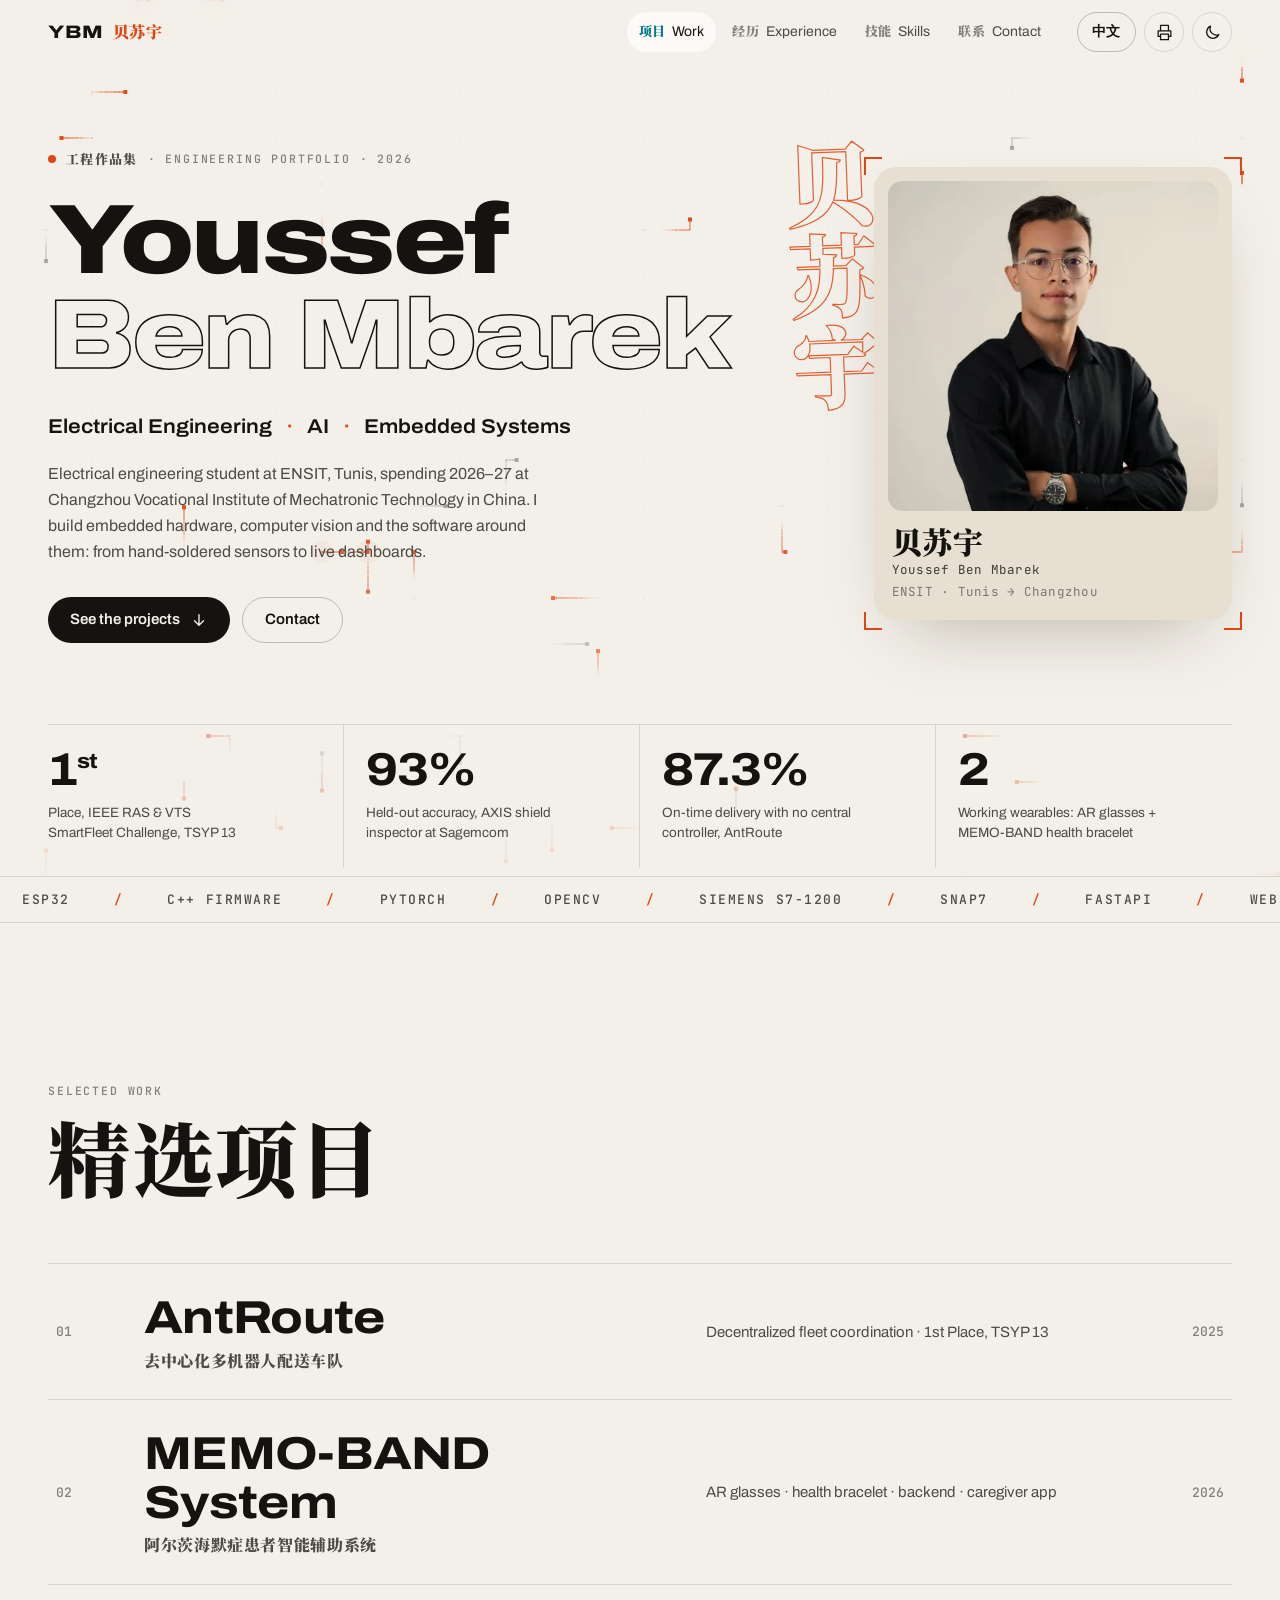
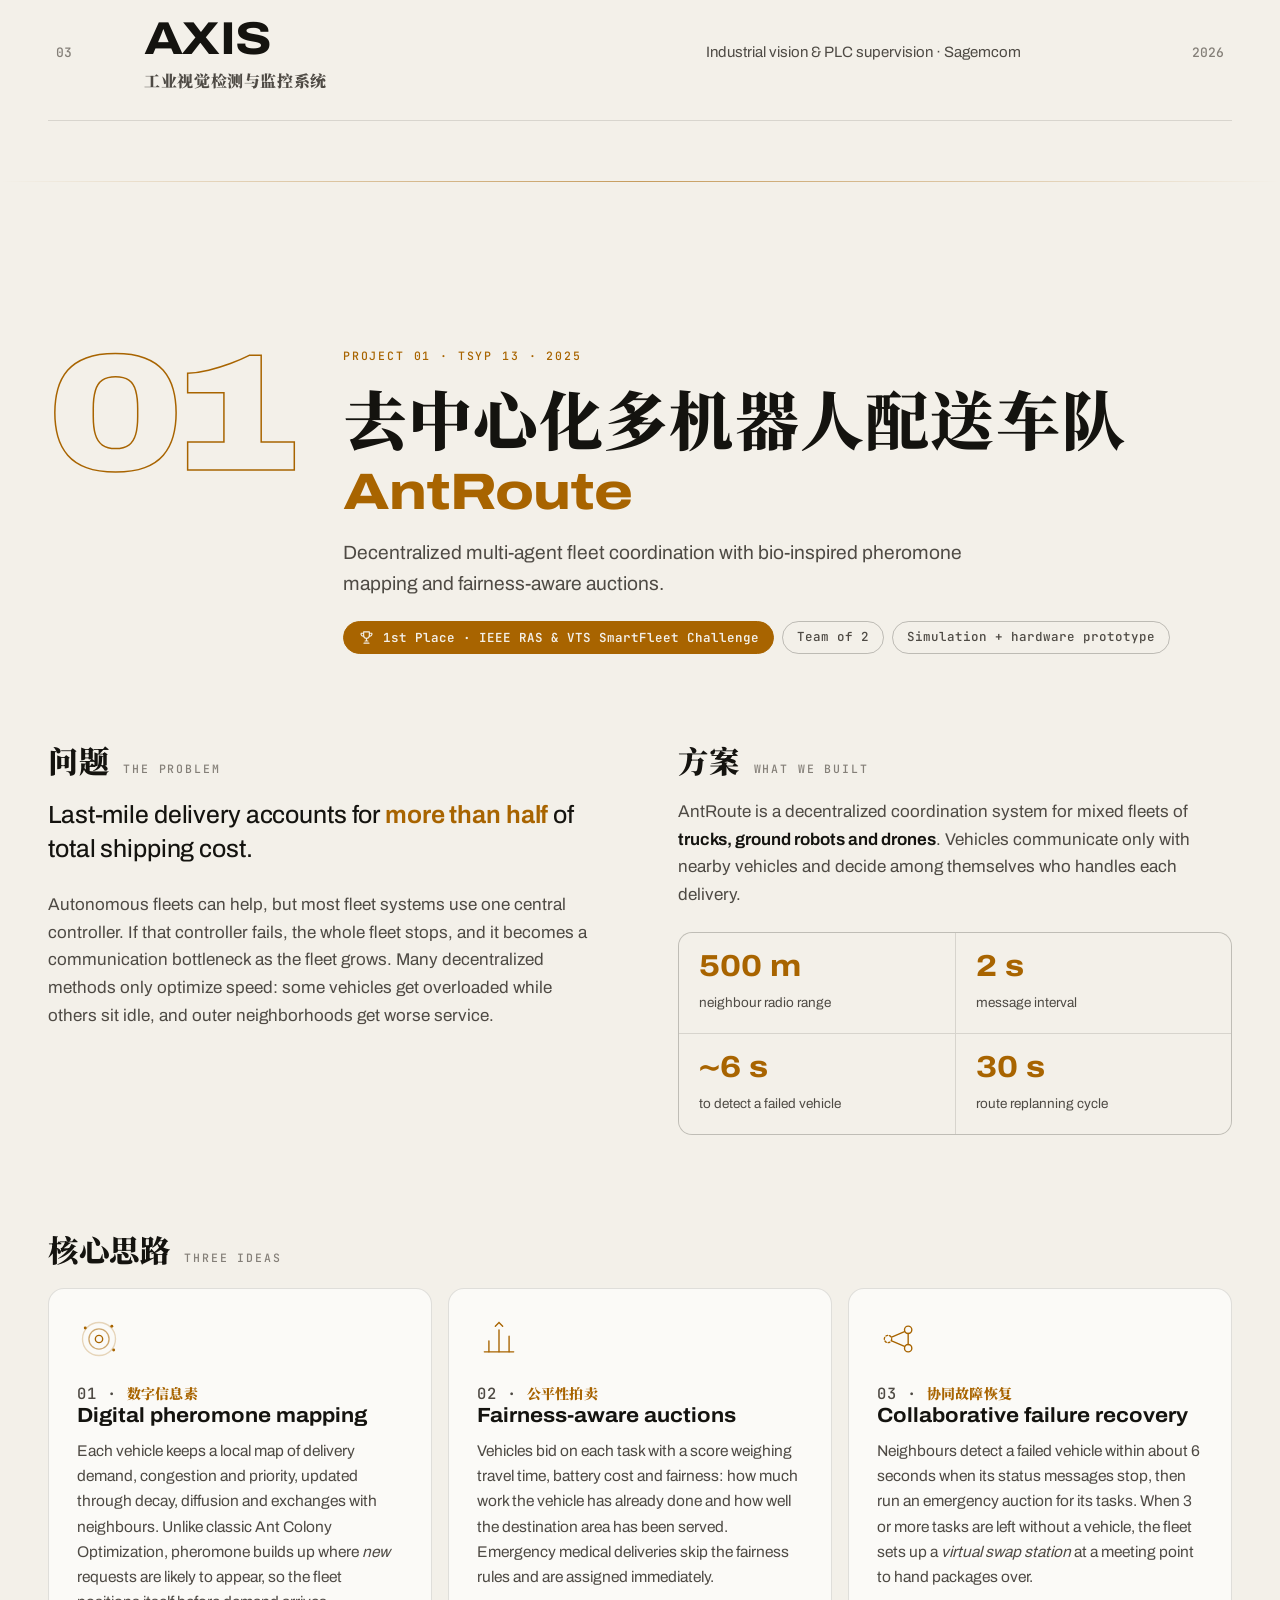
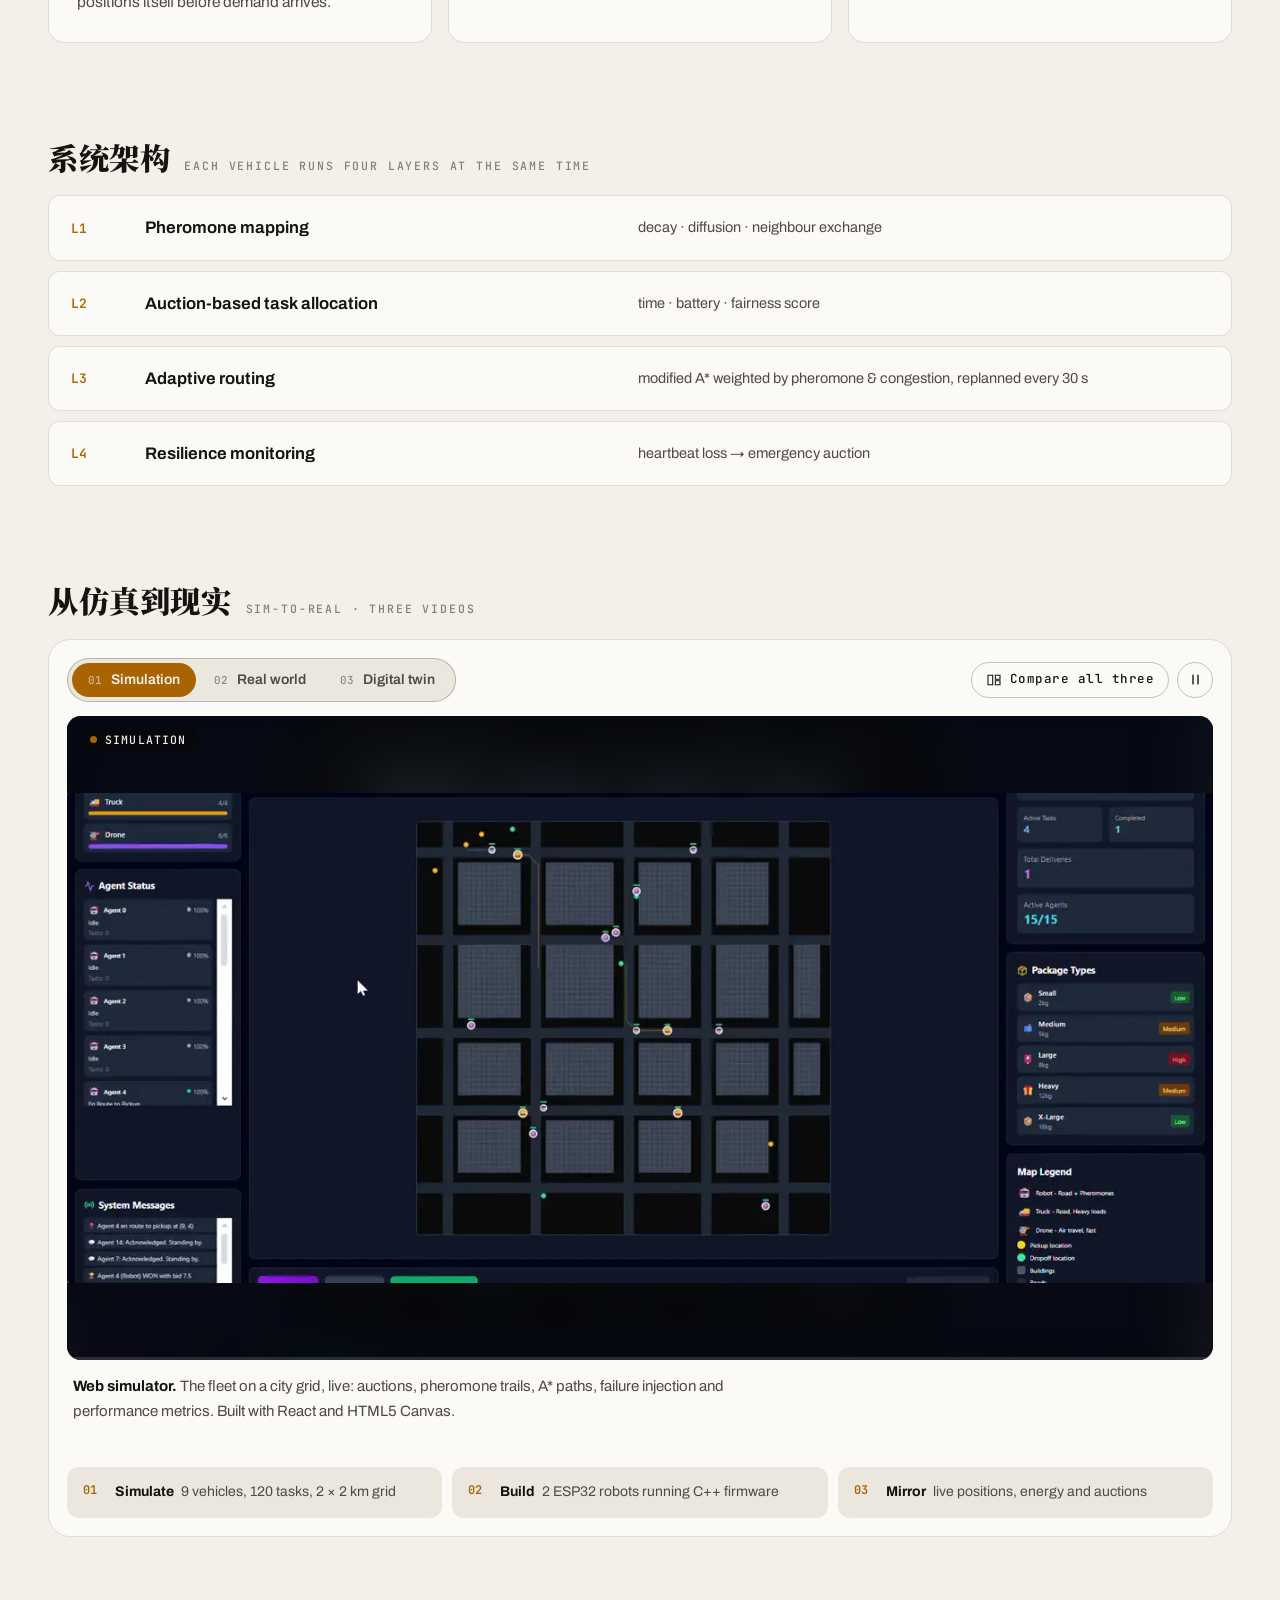
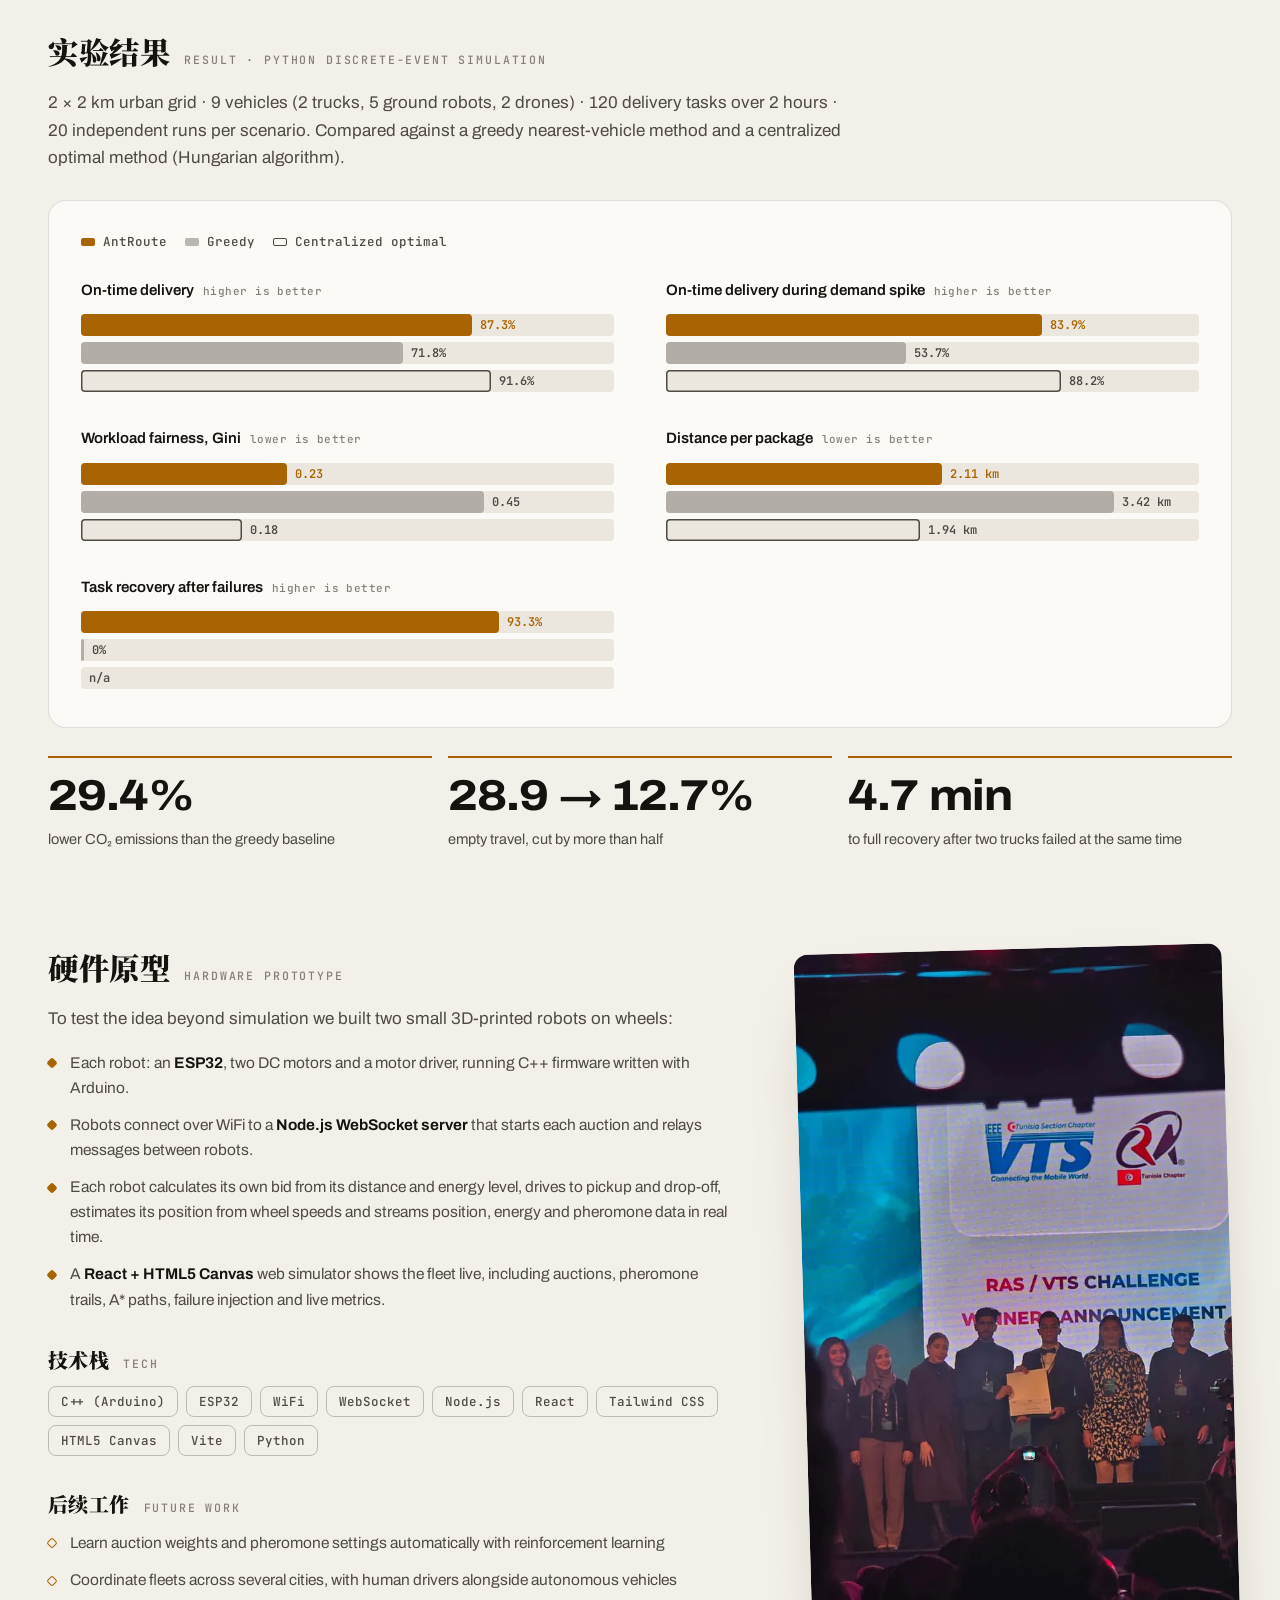
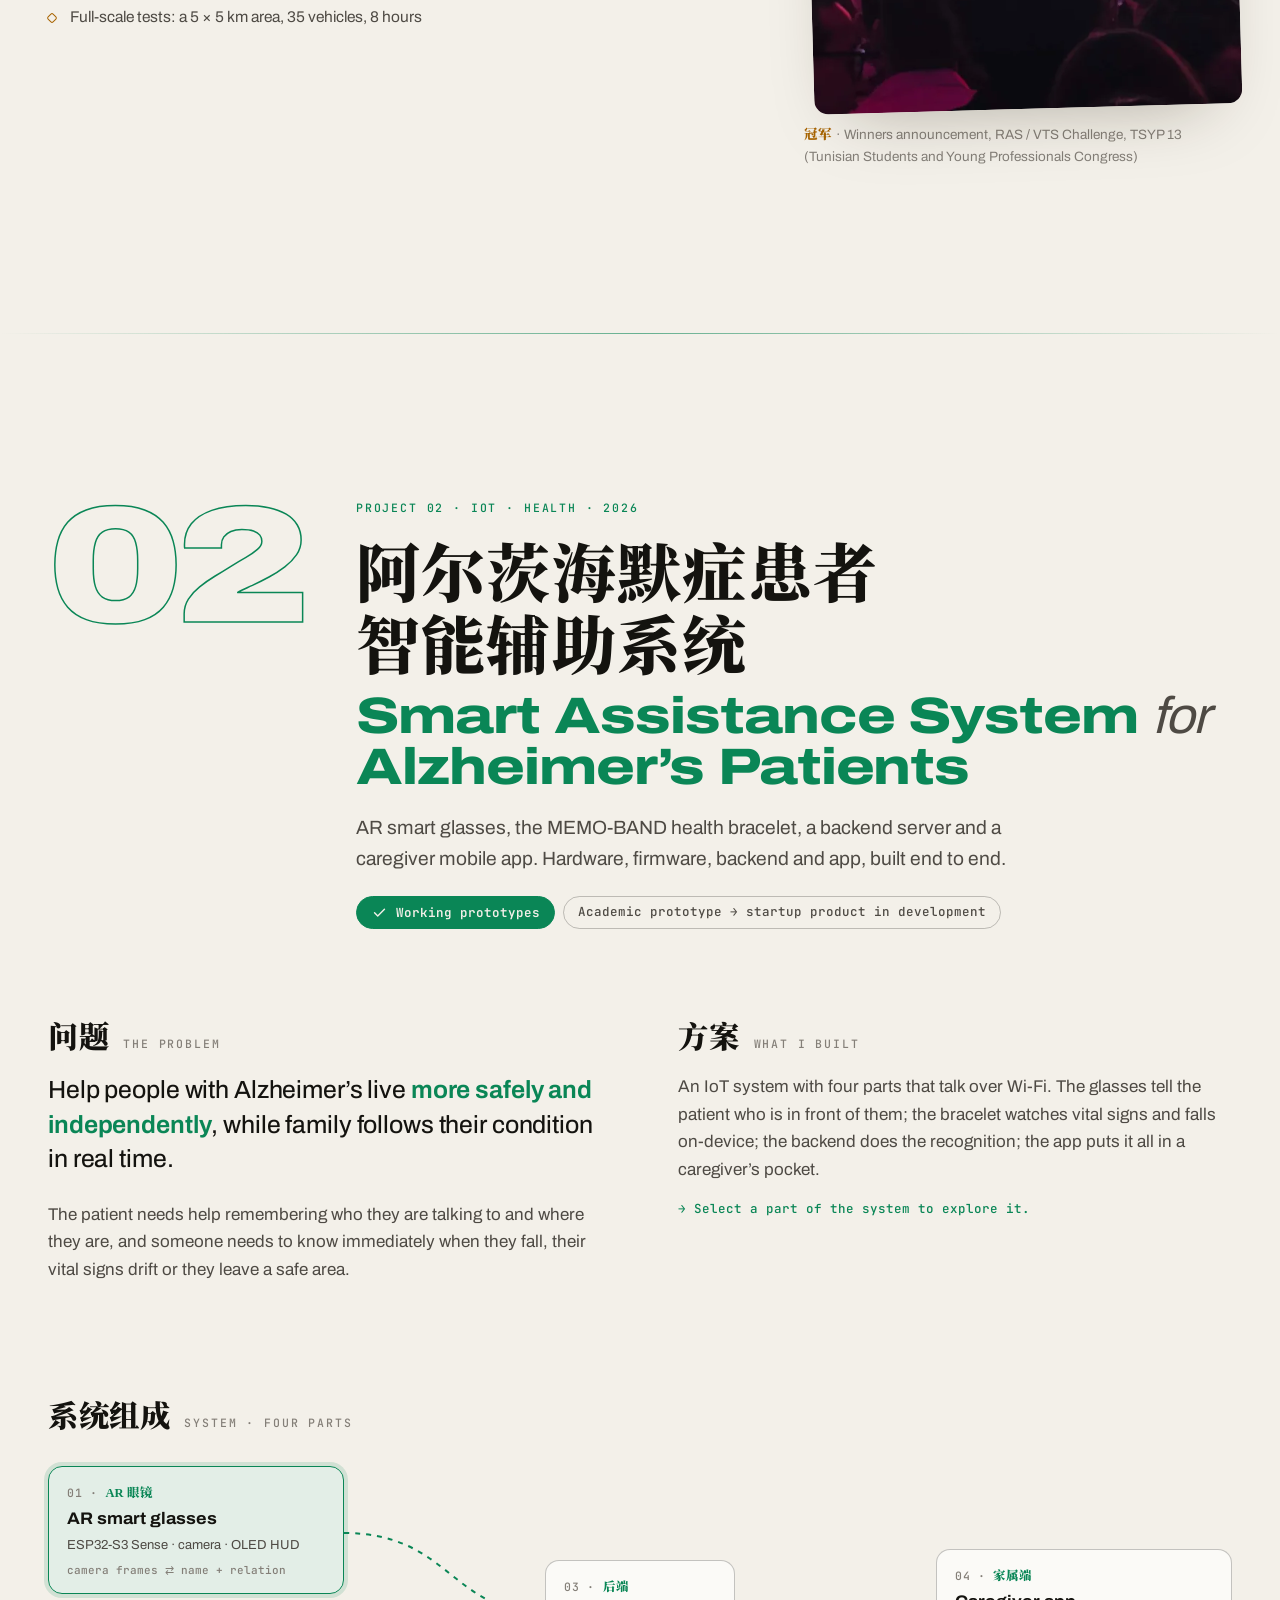
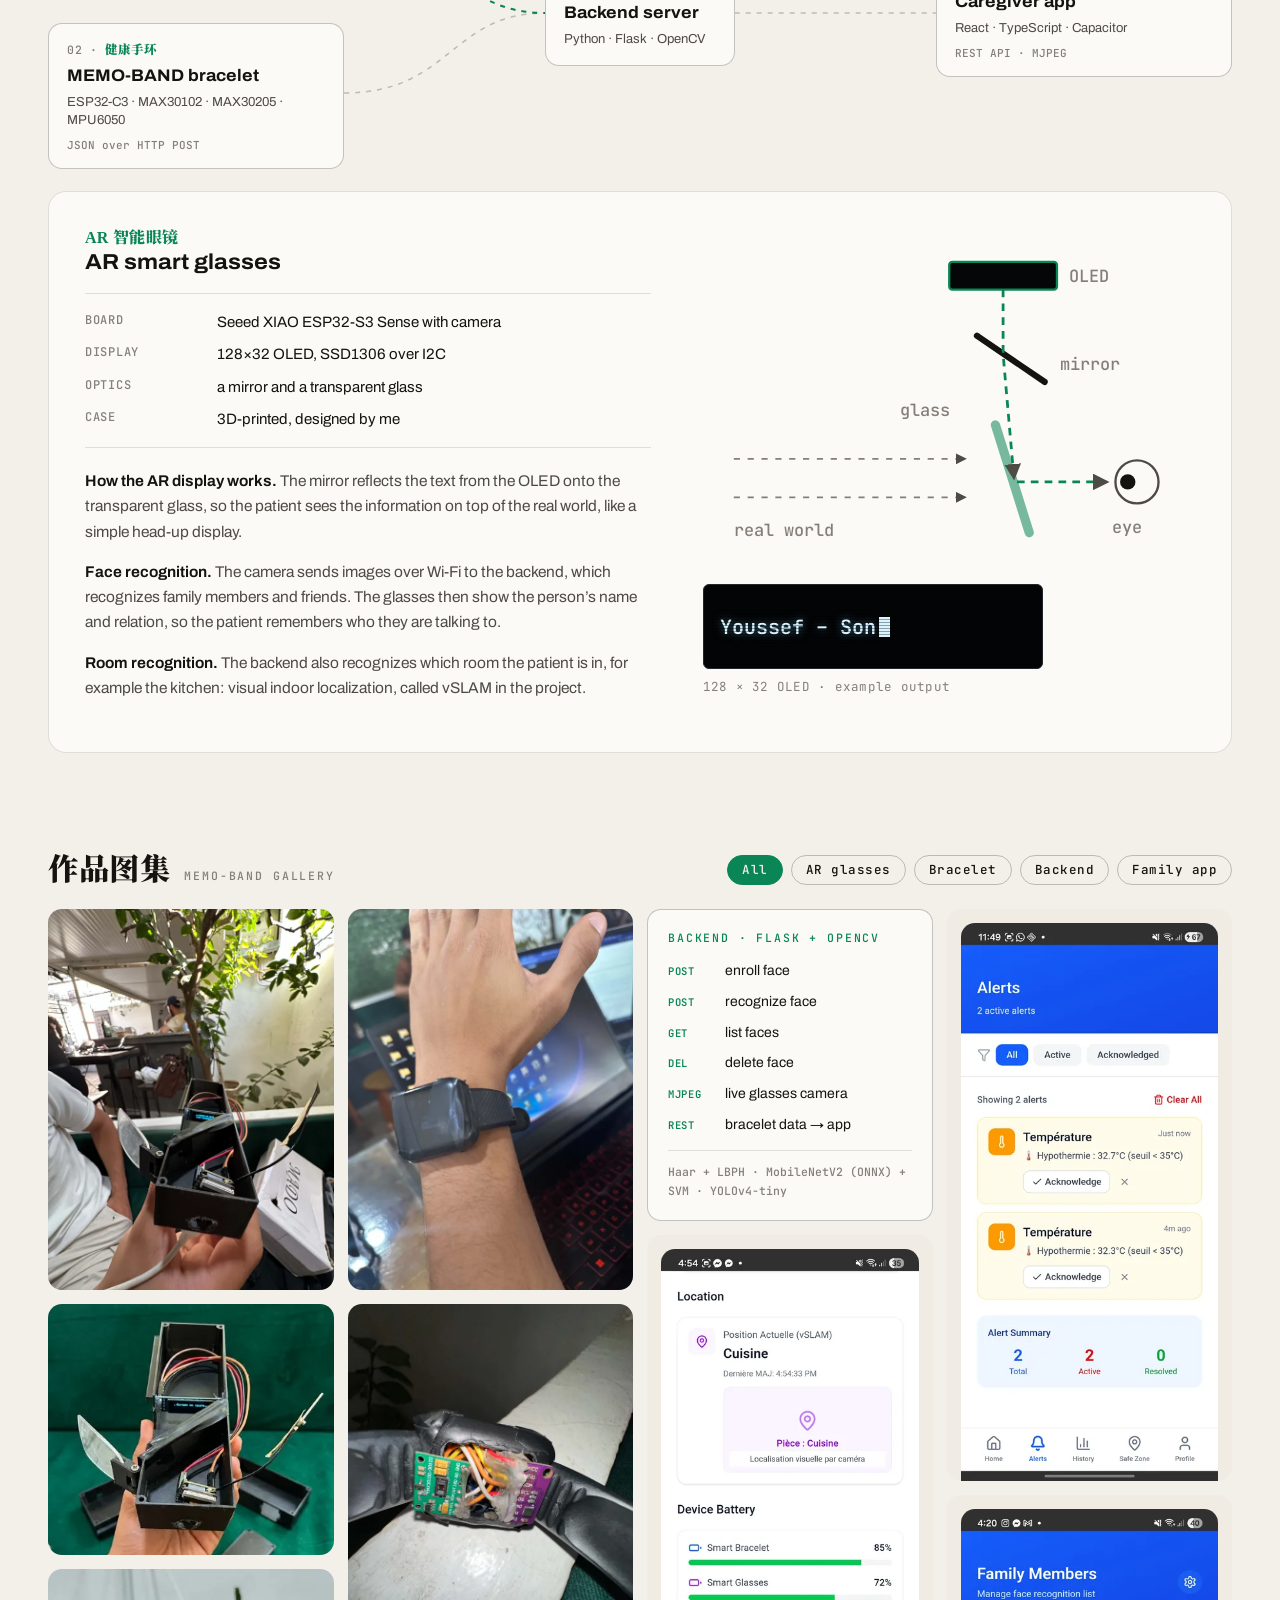
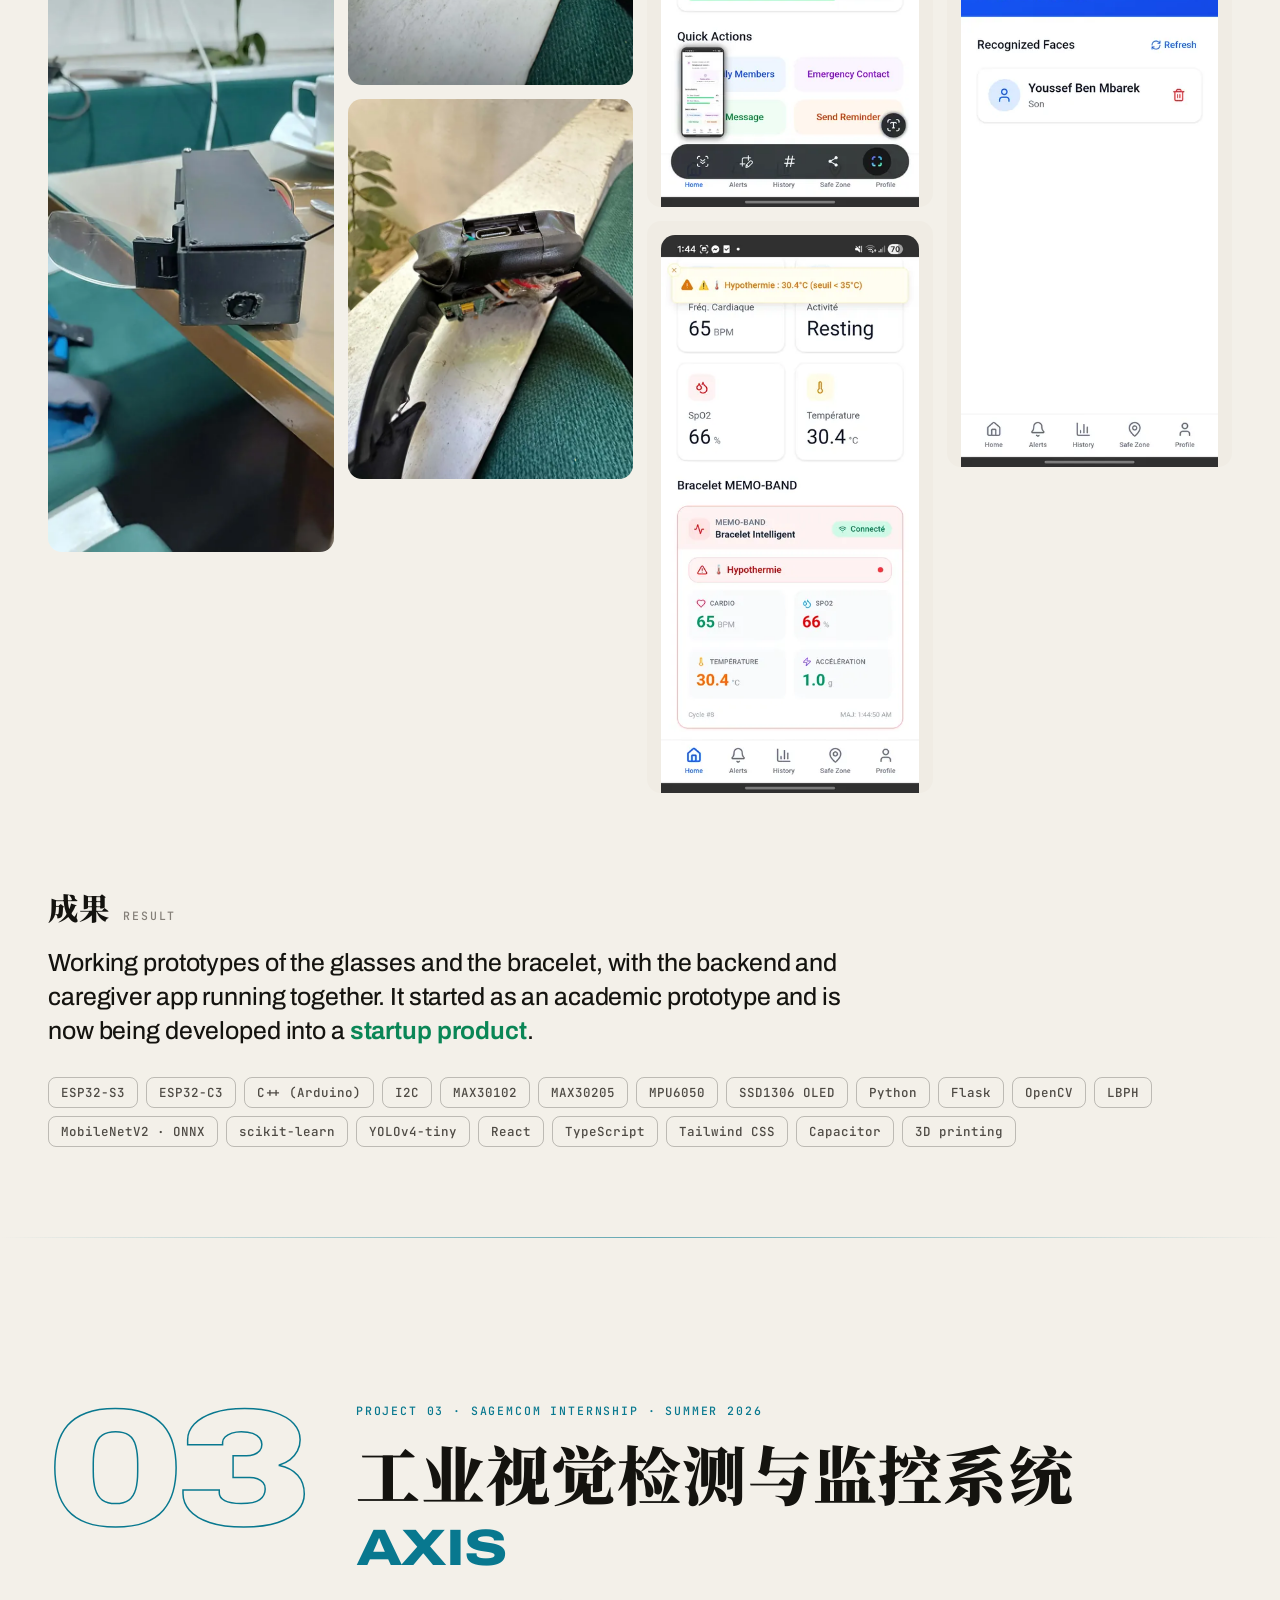
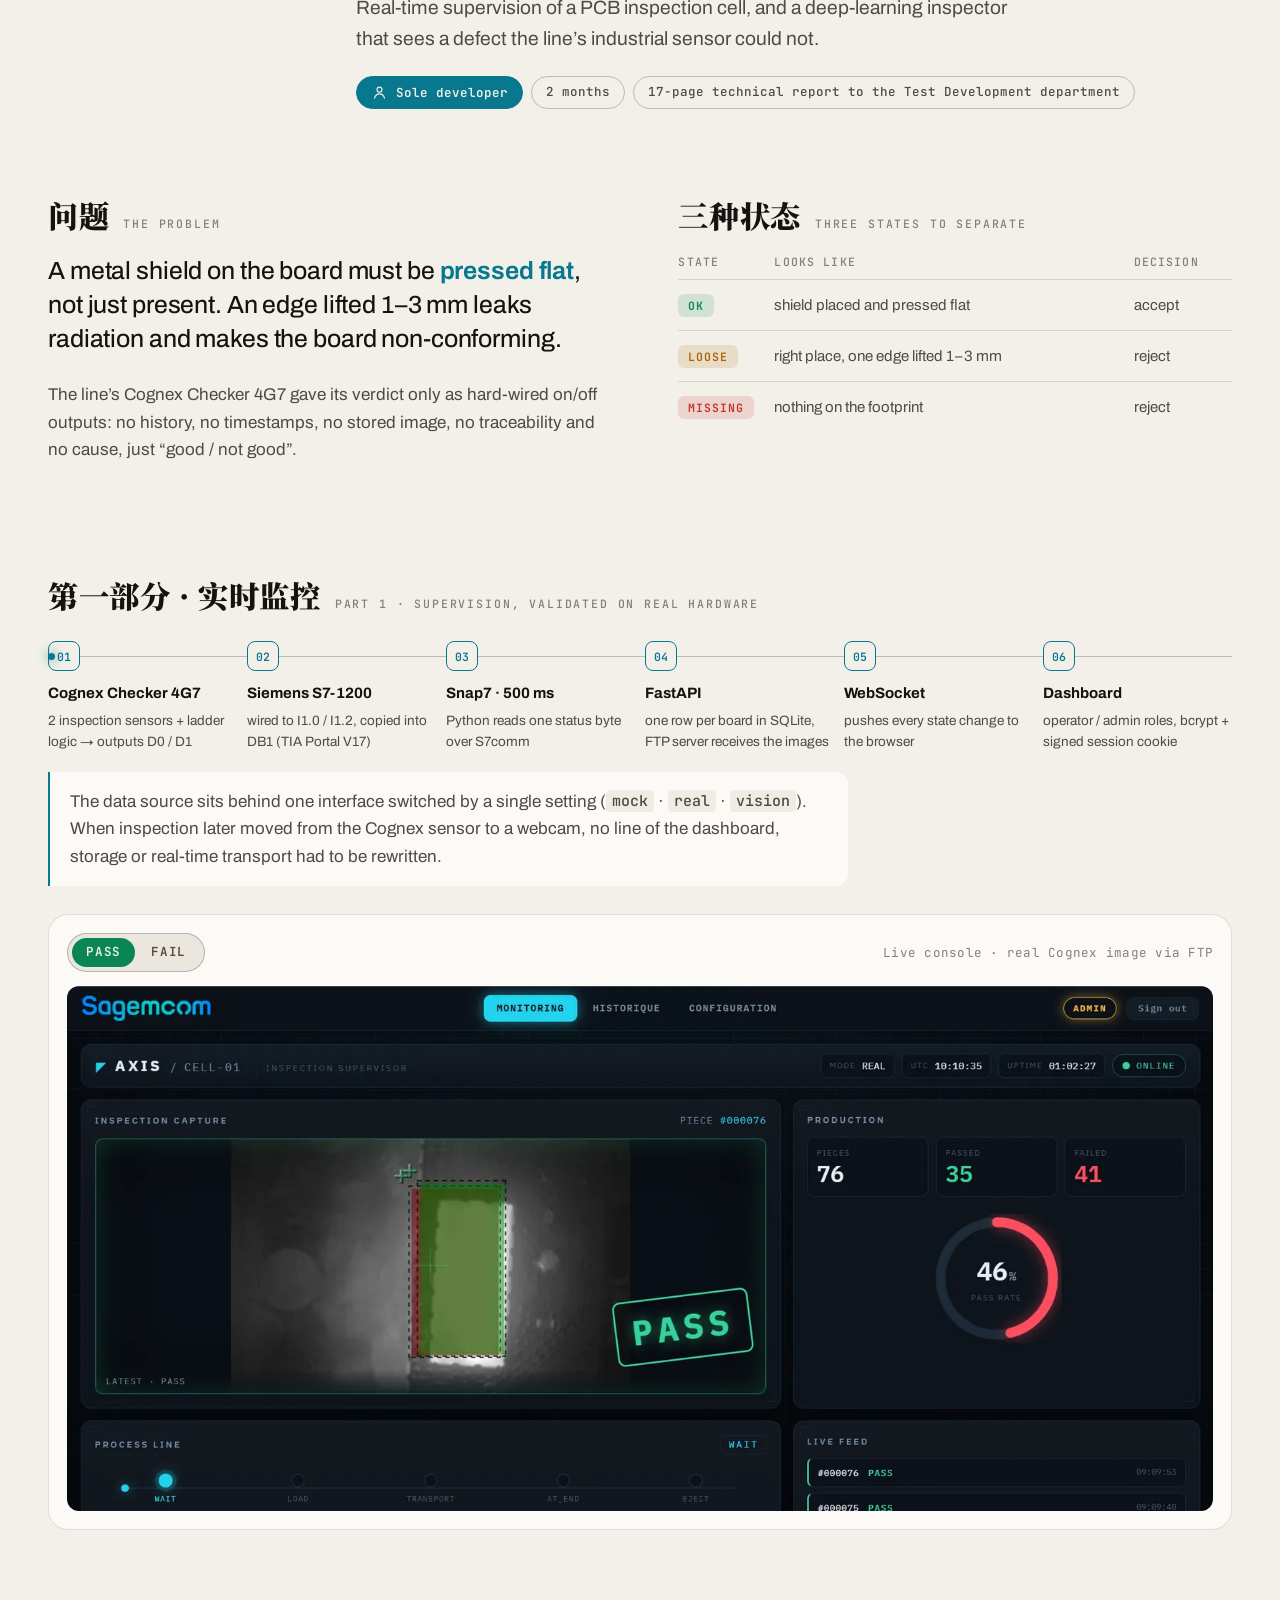
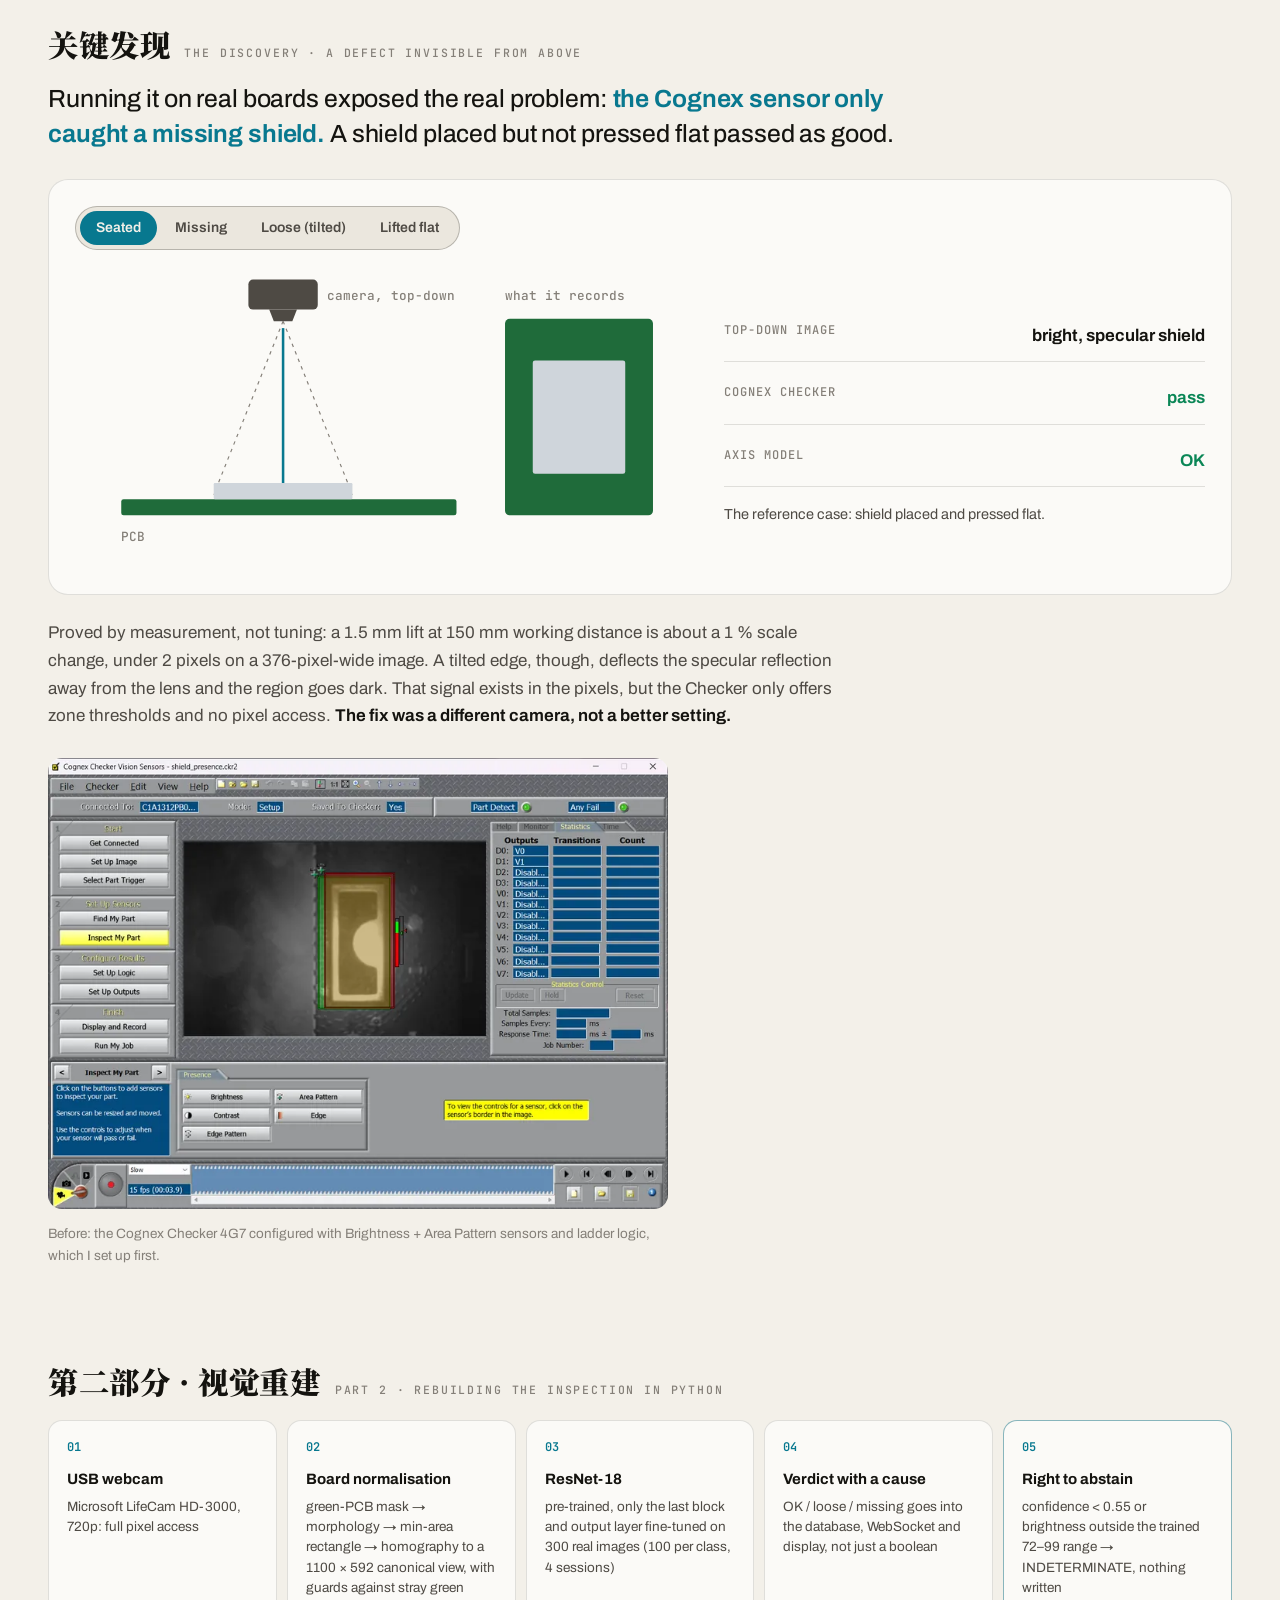
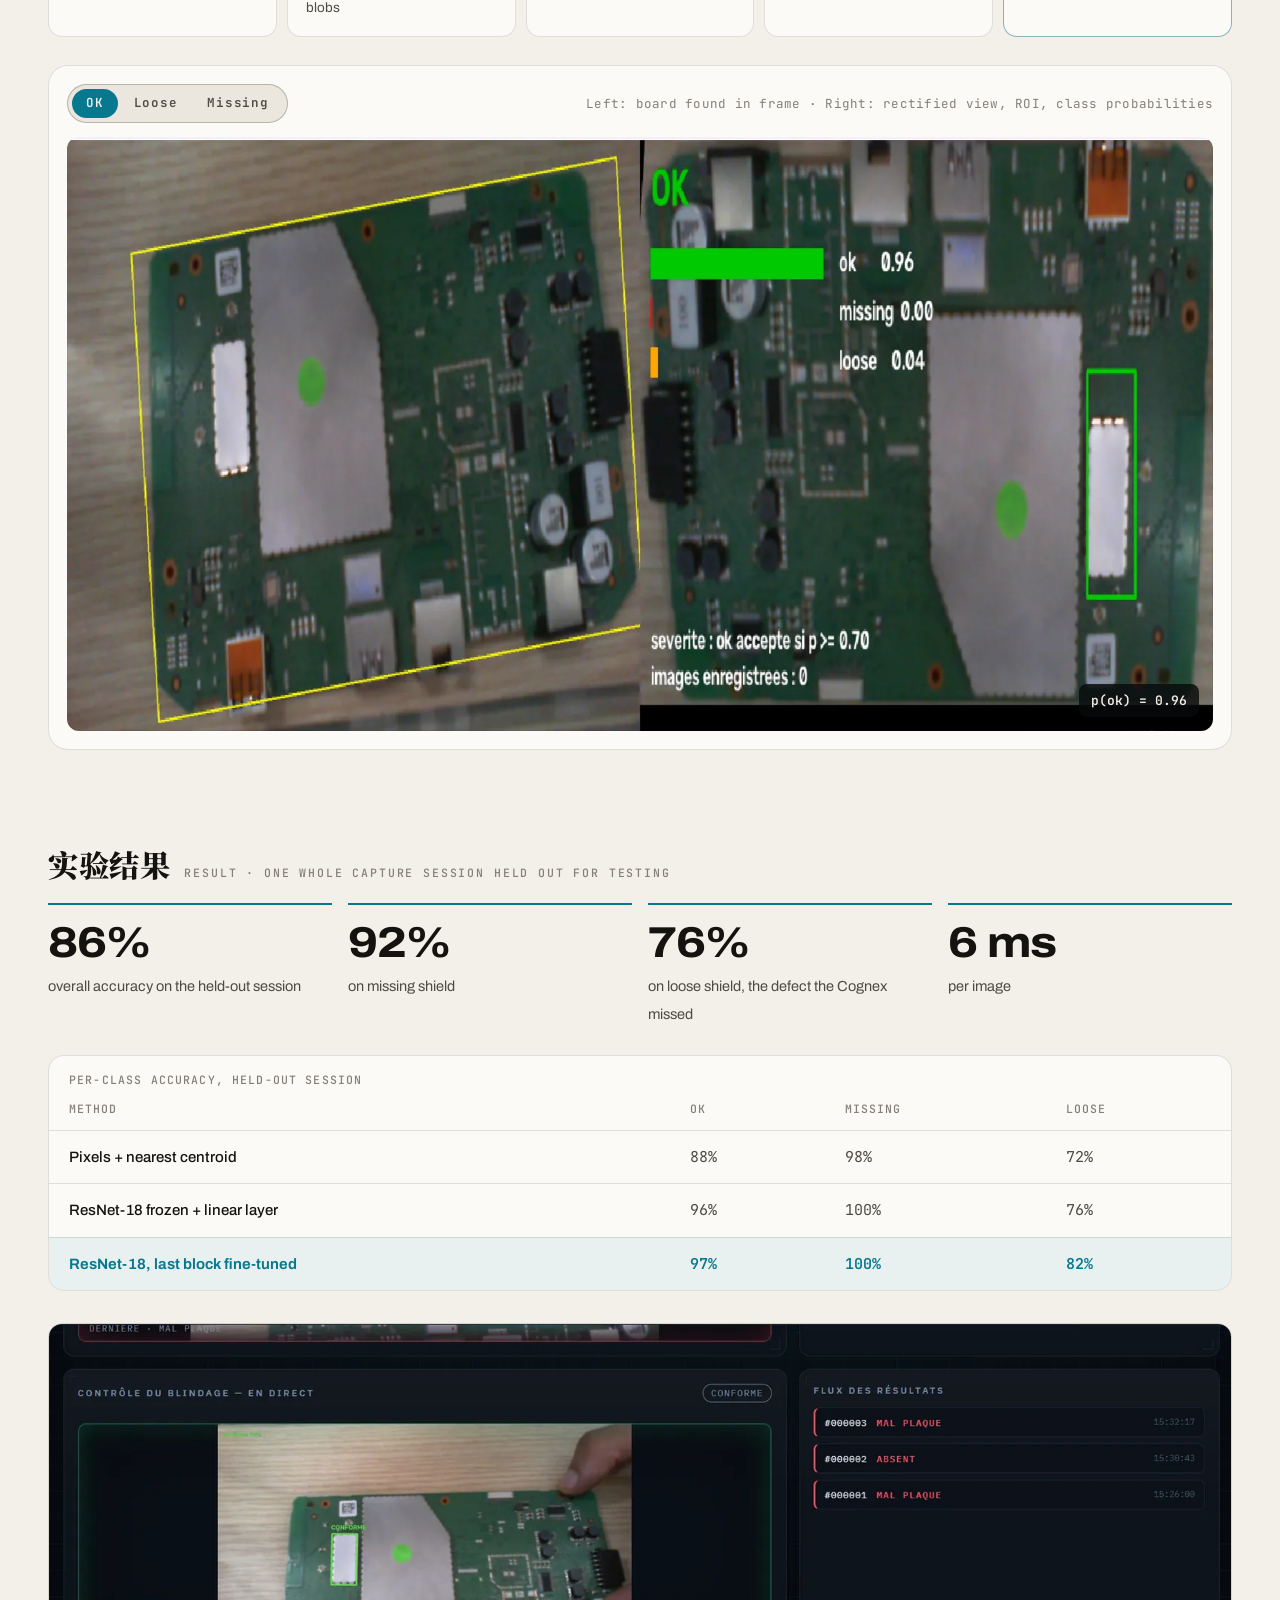
==== commit ea98185e: "Add Chinese version at /zh/ with language switch - zh/index.html generated from index.html by tools/" ====
--- a/index.html
+++ b/index.html
@@ -11,11 +11,15 @@
 <meta property="og:description" content="Electrical Engineering · AI · Embedded Systems">
 <meta property="og:image" content="assets/img/podium-600.webp">
 <link rel="icon" href="favicon.svg" type="image/svg+xml">
+<link rel="alternate" hreflang="en" href="https://youssefbmk.github.io/">
+<link rel="alternate" hreflang="zh-CN" href="https://youssefbmk.github.io/zh/">
 <link rel="preload" href="assets/fonts/archivo.woff2" as="font" type="font/woff2" crossorigin>
 <link rel="preload" href="assets/fonts/notoserifsc-sub.woff2" as="font" type="font/woff2" crossorigin>
 <script>
   (function () {
-    var d = document.documentElement, t = null;
+    var d = document.documentElement, t = null, l = null;
+    try { l = localStorage.getItem('lang'); } catch (e) {}
+    if (l === 'zh' || (!l && /^zh/i.test(navigator.language || ''))) { location.replace('zh/' + location.hash); return; }
     d.classList.remove('no-js'); d.classList.add('js');
     try { t = localStorage.getItem('theme'); } catch (e) {}
     if (t !== 'light' && t !== 'dark') t = matchMedia('(prefers-color-scheme: light)').matches ? 'light' : 'dark';
@@ -40,6 +44,7 @@
       <a href="#contact"><span class="zh">联系</span> Contact</a>
     </nav>
     <div class="nav__tools">
+      <a class="lang-btn" href="zh/" hreflang="zh-CN" lang="zh-CN" data-lang="zh" title="切换到中文">中文</a>
       <button class="icon-btn" id="printBtn" type="button" aria-label="Save as PDF" title="Save as PDF">
         <svg viewBox="0 0 24 24" aria-hidden="true"><path d="M7 9V3h10v6M7 17H4v-7h16v7h-3M7 14h10v7H7z" fill="none" stroke="currentColor" stroke-width="1.6" stroke-linejoin="round"/></svg>
       </button>
--- a/assets/css/main.css
+++ b/assets/css/main.css
@@ -47,8 +47,9 @@
   --pa: var(--accent);
   --pa-soft: var(--accent-soft);
 
-  --f-sans: "Archivo", "Segoe UI", system-ui, -apple-system, sans-serif;
-  --f-mono: "JetBrains Mono", ui-monospace, "Cascadia Mono", Consolas, monospace;
+  /* Latin from the self-hosted fonts; Chinese body text falls back to the visitor's system CJK font */
+  --f-sans: "Archivo", "Segoe UI", system-ui, -apple-system, "PingFang SC", "Hiragino Sans GB", "Microsoft YaHei", "Noto Sans SC", "Source Han Sans SC", sans-serif;
+  --f-mono: "JetBrains Mono", ui-monospace, "Cascadia Mono", Consolas, "PingFang SC", "Microsoft YaHei", "Noto Sans SC", monospace;
   --f-zh: "Noto Serif SC Sub", "Noto Serif SC", "Source Han Serif SC", "Songti SC", "STSong", "SimSun", serif;
   --gutter: clamp(16px, 4vw, 48px);
   --maxw: 1240px;
@@ -198,7 +199,7 @@
 }
 .nav.is-scrolled { border-bottom-color: var(--line); }
 .nav__inner { max-width: calc(var(--maxw) + var(--gutter) * 2); margin: 0 auto; padding: 12px var(--gutter); display: flex; align-items: center; gap: 24px; }
-.nav__brand { display: inline-flex; align-items: baseline; gap: 10px; text-decoration: none; }
+.nav__brand { display: inline-flex; align-items: baseline; gap: 10px; text-decoration: none; white-space: nowrap; flex-shrink: 0; }
 .nav__mark { font: 800 18px/1 var(--f-sans); font-stretch: 125%; letter-spacing: .02em; }
 .nav__cn { font-size: 16px; color: var(--accent); }
 .nav__links { display: flex; gap: 4px; margin-left: auto; }
@@ -209,7 +210,14 @@
 .nav__links a .zh { font-size: 13px; margin-right: 4px; color: var(--ink-3); transition: color .25s; }
 .nav__links a:hover, .nav__links a.is-active { color: var(--ink); background: var(--surface); }
 .nav__links a.is-active .zh { color: var(--pa); }
-.nav__tools { display: flex; gap: 8px; }
+.nav__tools { display: flex; align-items: center; gap: 8px; }
+.lang-btn {
+  display: inline-grid; place-items: center; height: 40px; min-width: 52px; padding: 0 14px;
+  border: 1px solid var(--line-2); border-radius: 999px; text-decoration: none;
+  font: 600 14px/1 var(--f-sans); letter-spacing: .04em;
+  transition: border-color .25s, background-color .25s, color .25s;
+}
+.lang-btn:hover { border-color: var(--pa); background: var(--pa); color: var(--bg); }
 .theme-btn .i-moon { display: none; }
 :root[data-theme="light"] .theme-btn .i-sun { display: none; }
 :root[data-theme="light"] .theme-btn .i-moon { display: block; }
@@ -833,6 +841,8 @@
   .contact__list li { grid-template-columns: 1fr; gap: 8px; }
 }
 @media screen and (max-width: 520px) {
+  #printBtn { display: none; }
+  .nav__inner { gap: 12px; }
   .kv { grid-template-columns: 1fr; gap: 2px; }
   .kv dd { margin-bottom: 10px; }
   .chain { grid-template-columns: 1fr; }
@@ -943,3 +953,12 @@
   a[href^="mailto:"]::after { content: ""; }
   .foot a { display: none; }
 }
+
+/* ---------- Chinese page ---------- */
+:lang(zh) body { line-height: 1.8; }
+:lang(zh) .kicker { letter-spacing: .1em; }
+:lang(zh) .big { line-height: 1.6; letter-spacing: .01em; }
+:lang(zh) .p-name { font-stretch: 112%; }
+:lang(zh) .hero__disciplines { font-stretch: 100%; letter-spacing: .06em; }
+:lang(zh) .stat__value { font-stretch: 100%; }
+@media print { .lang-btn { display: none !important; } }
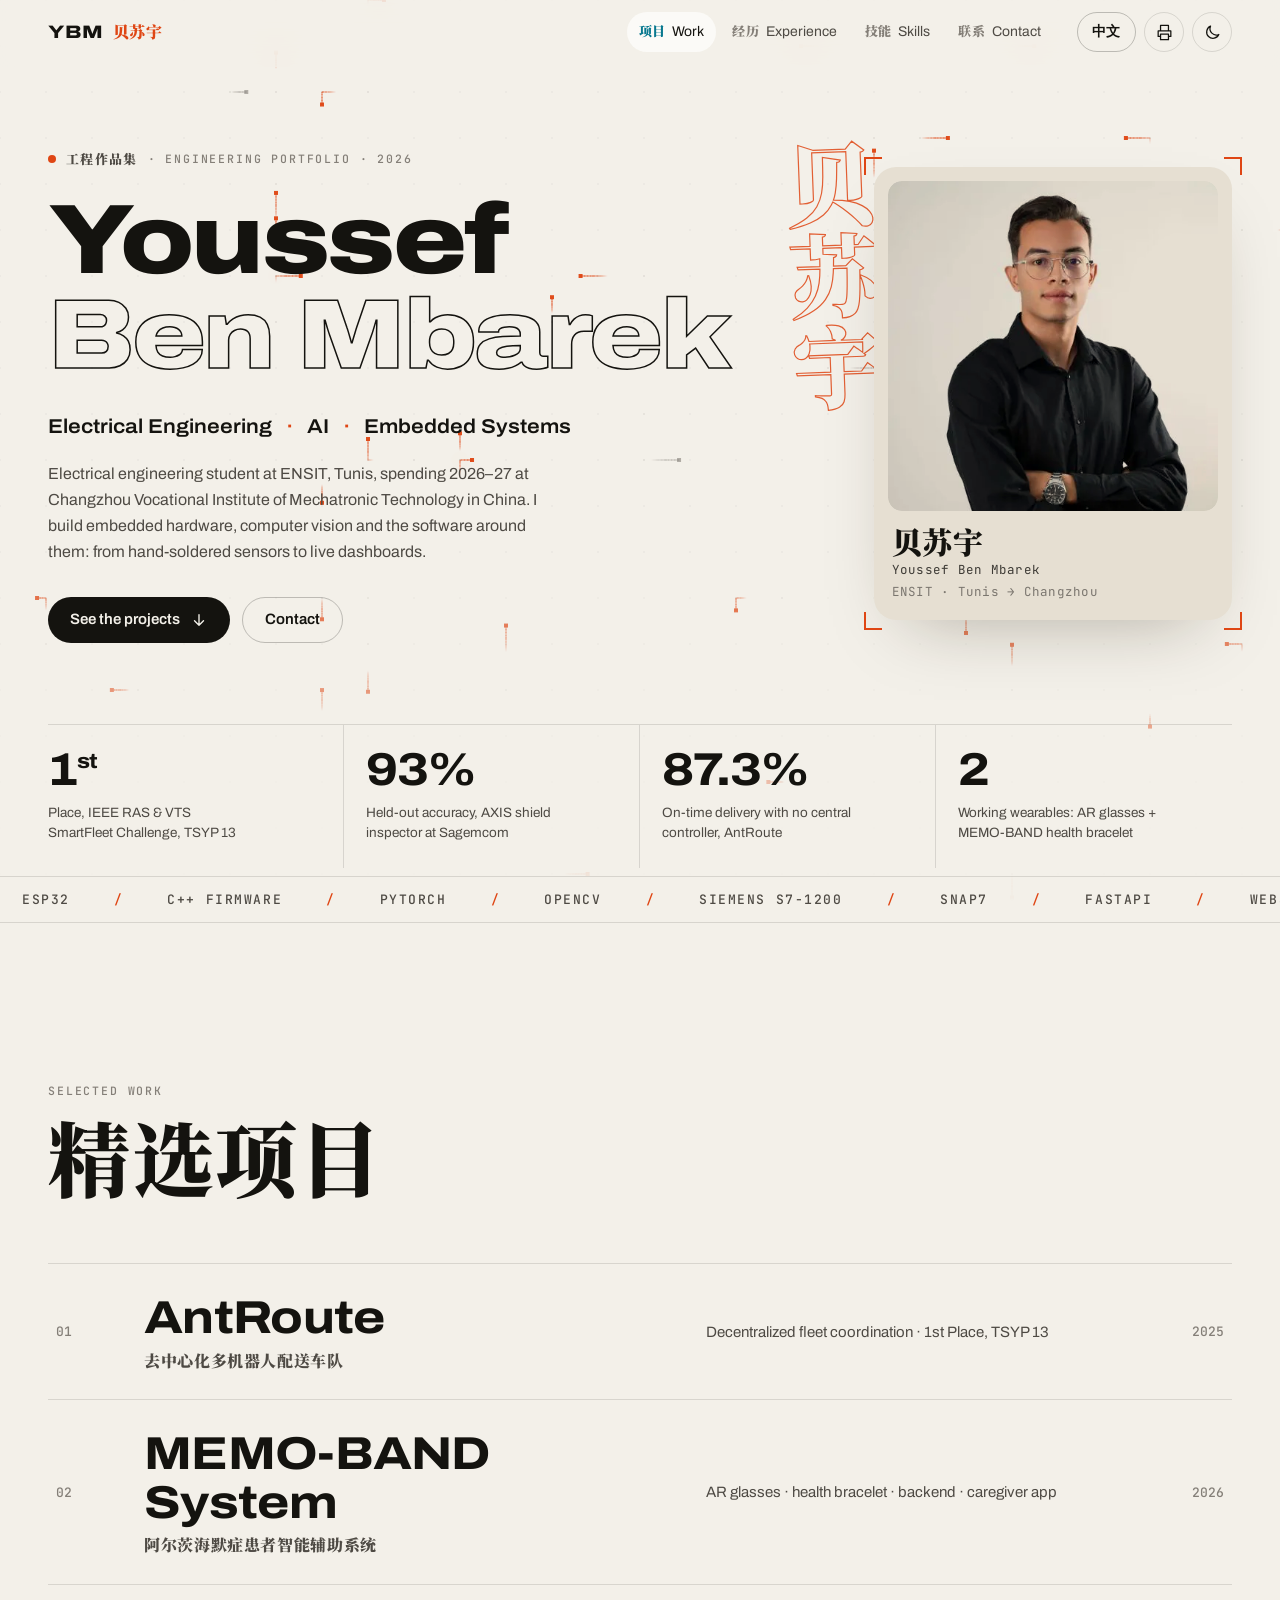
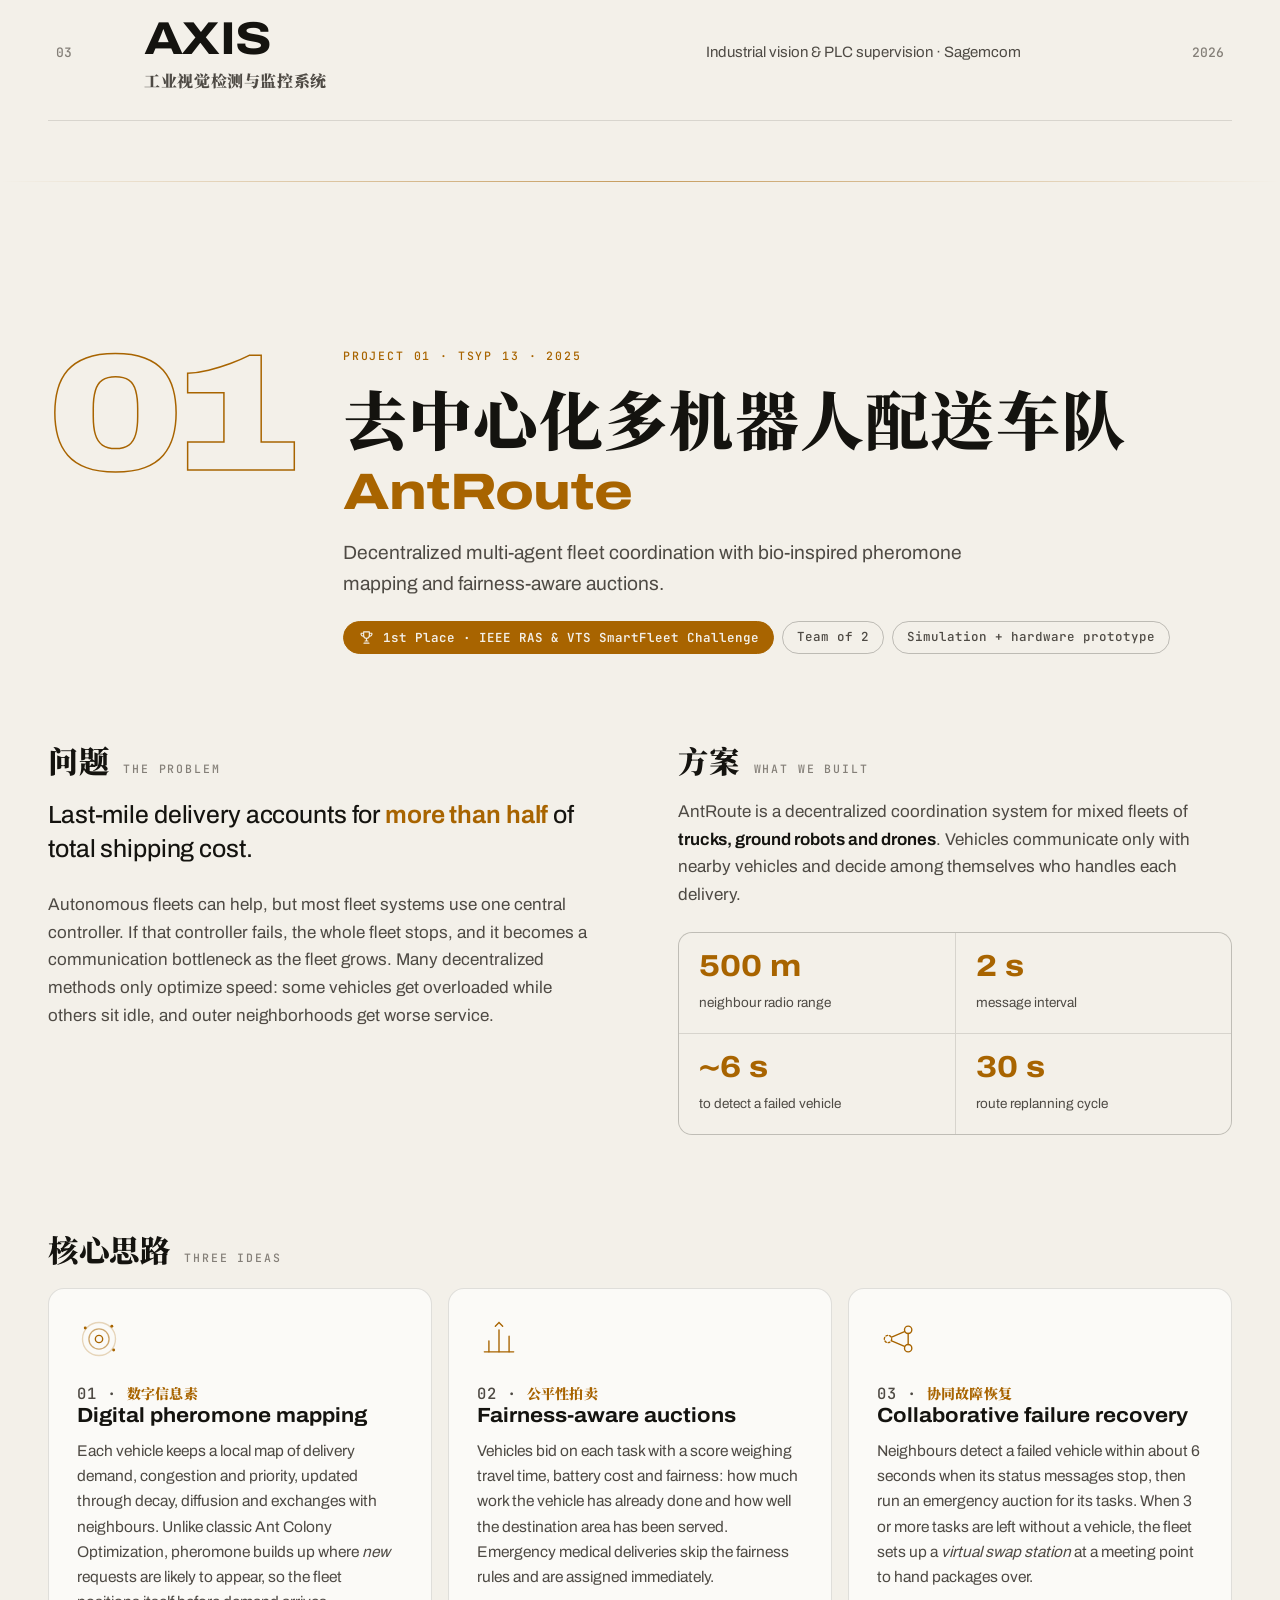
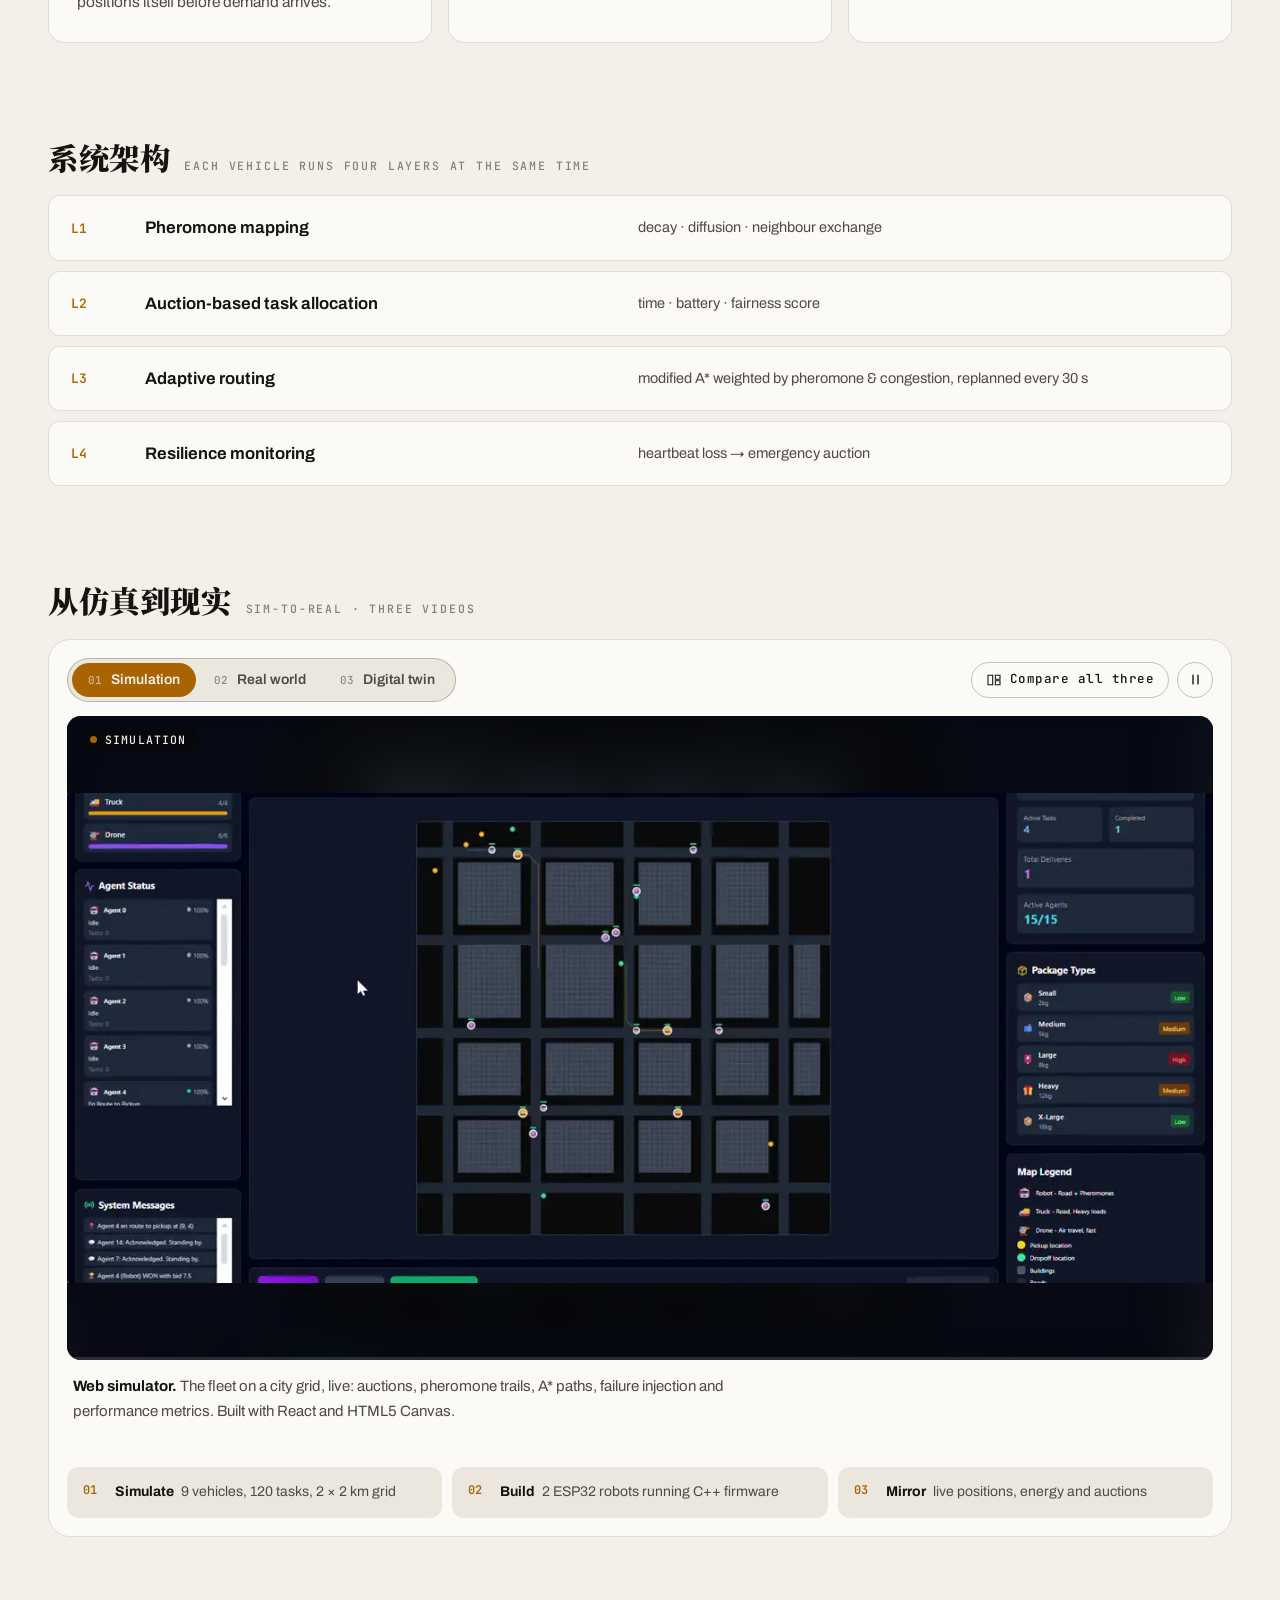
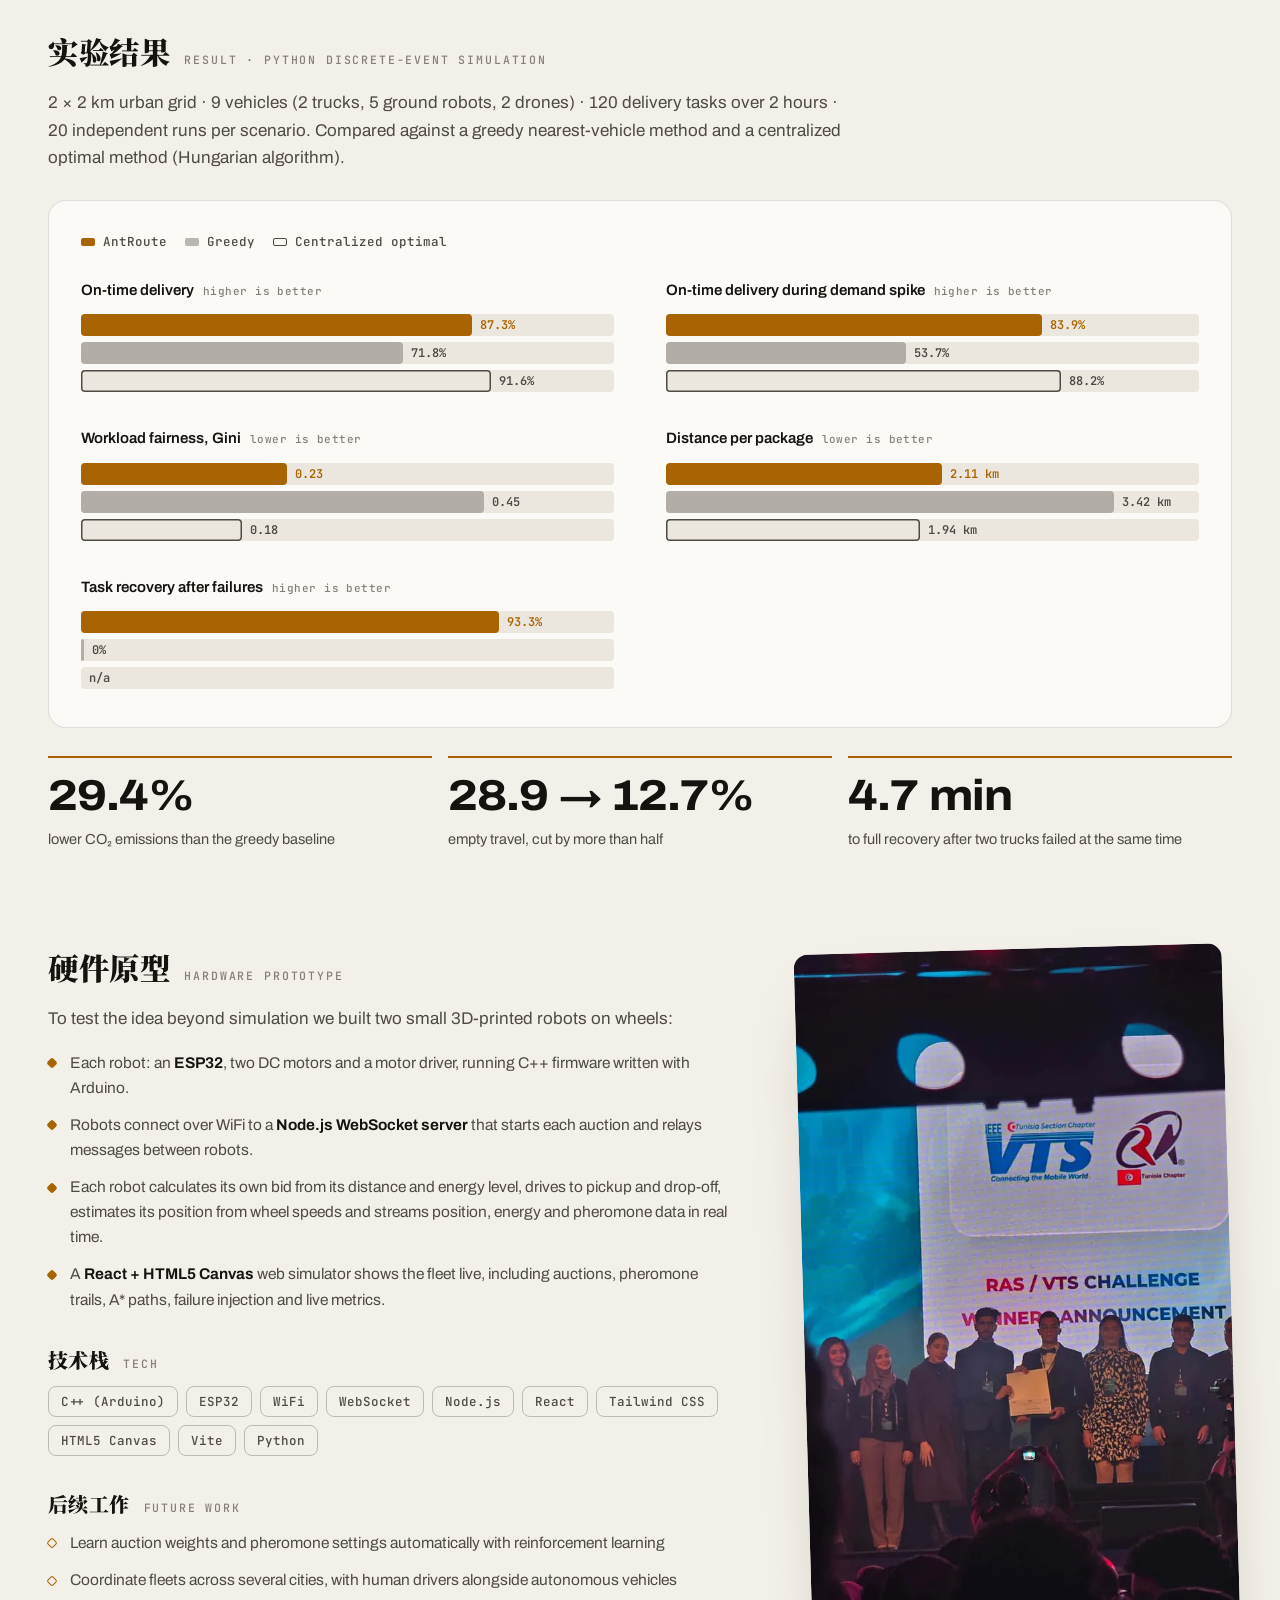
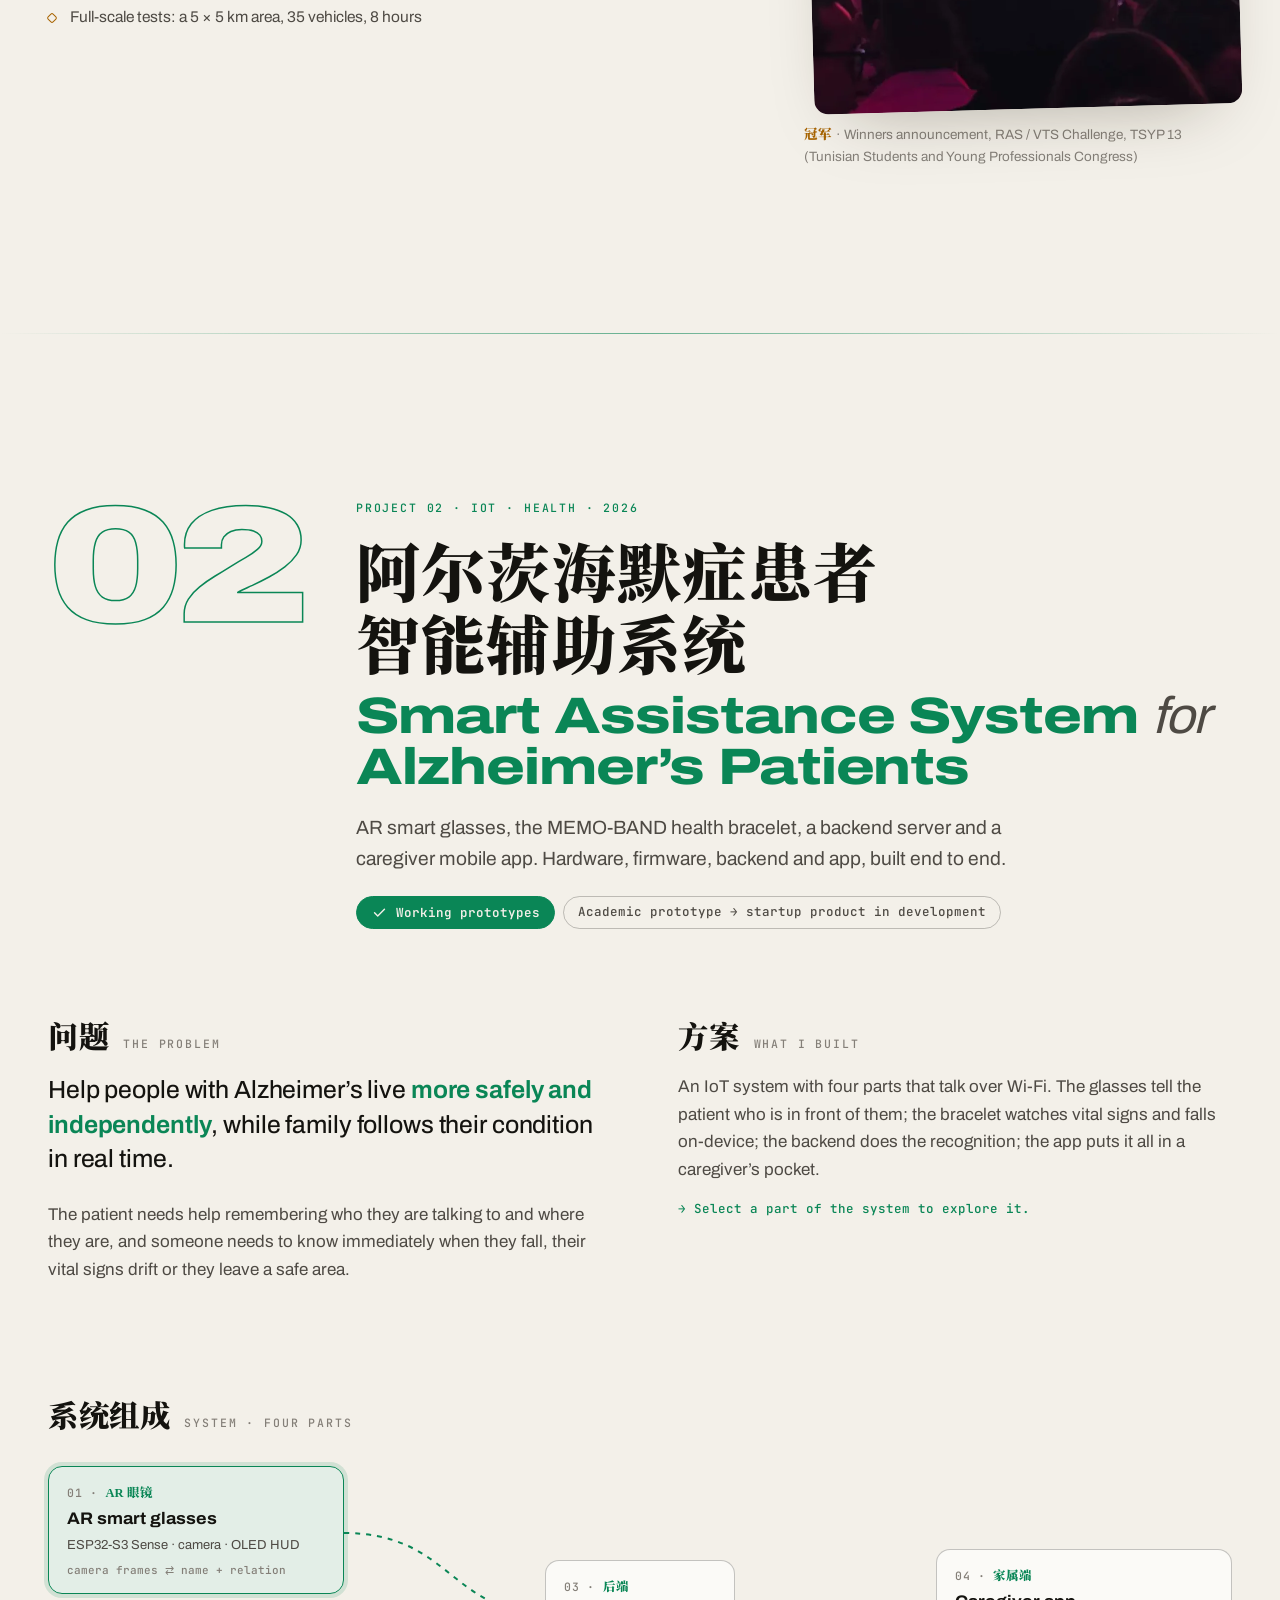
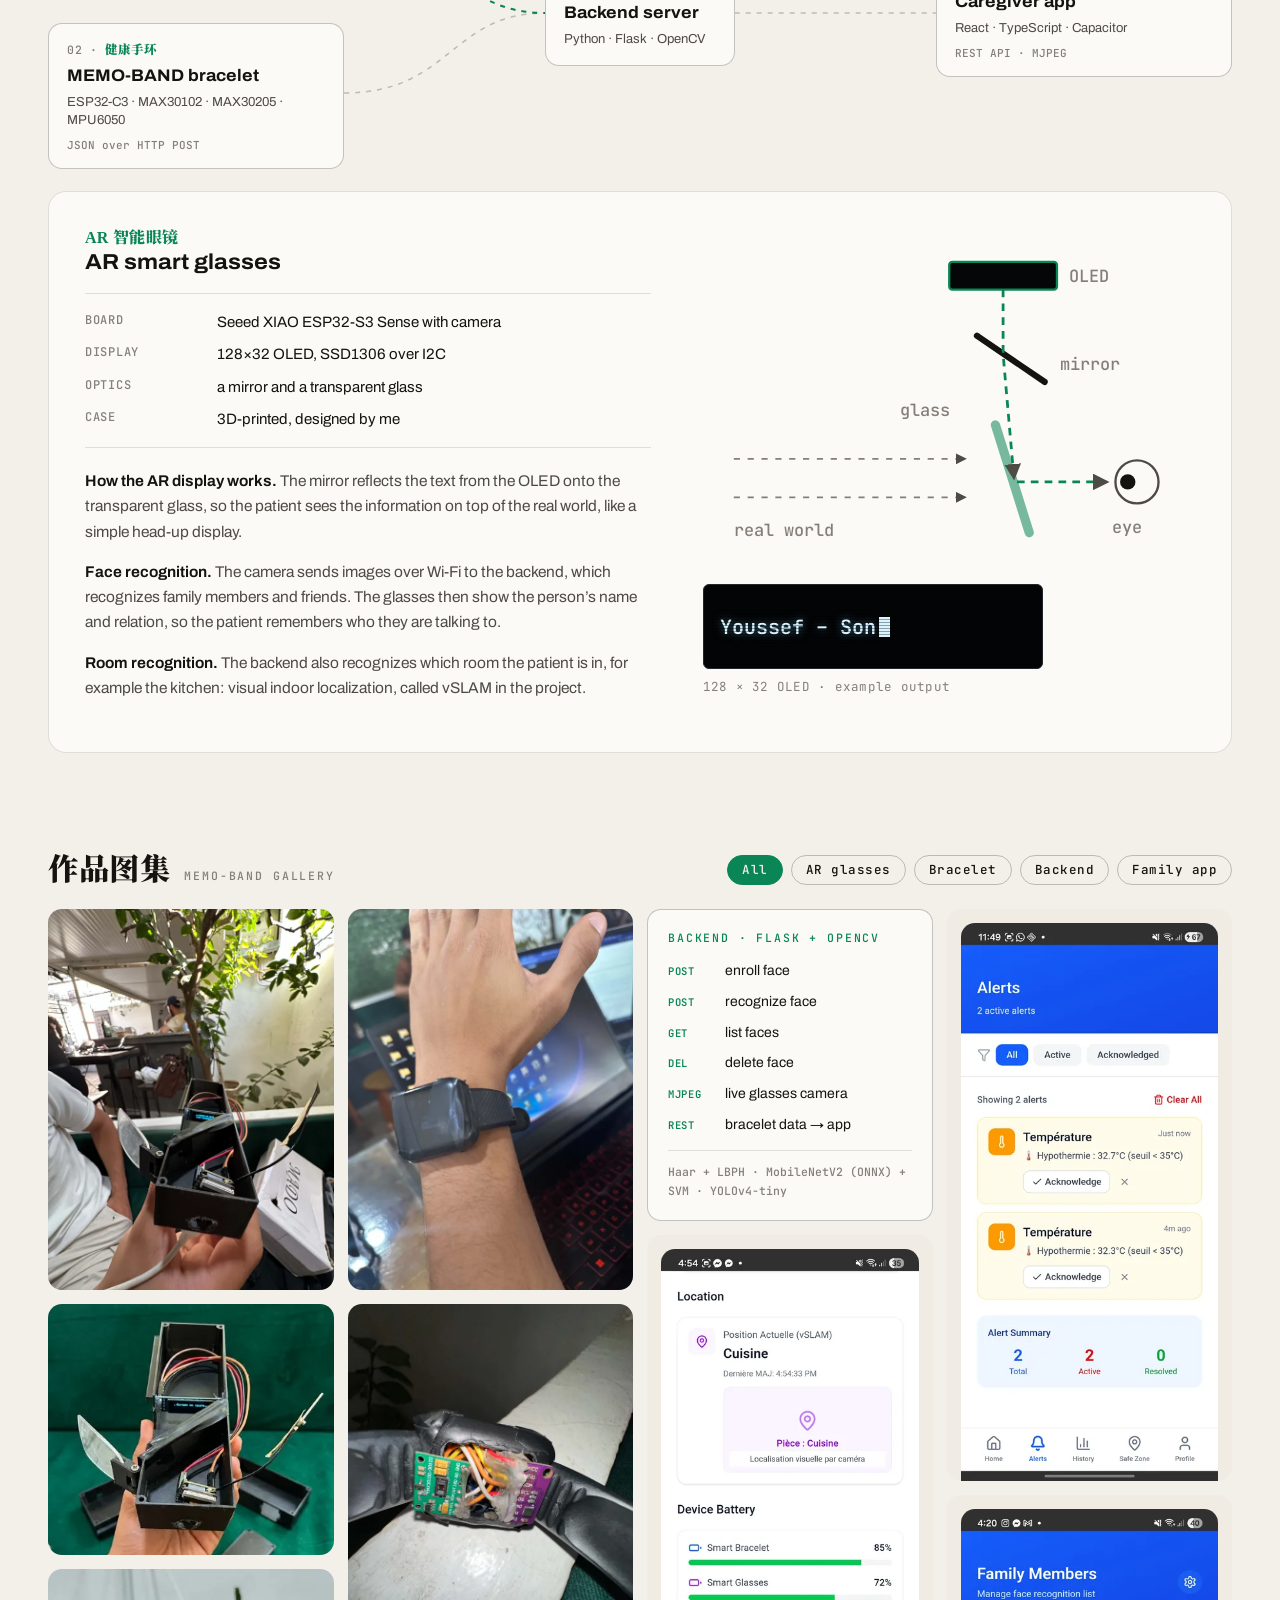
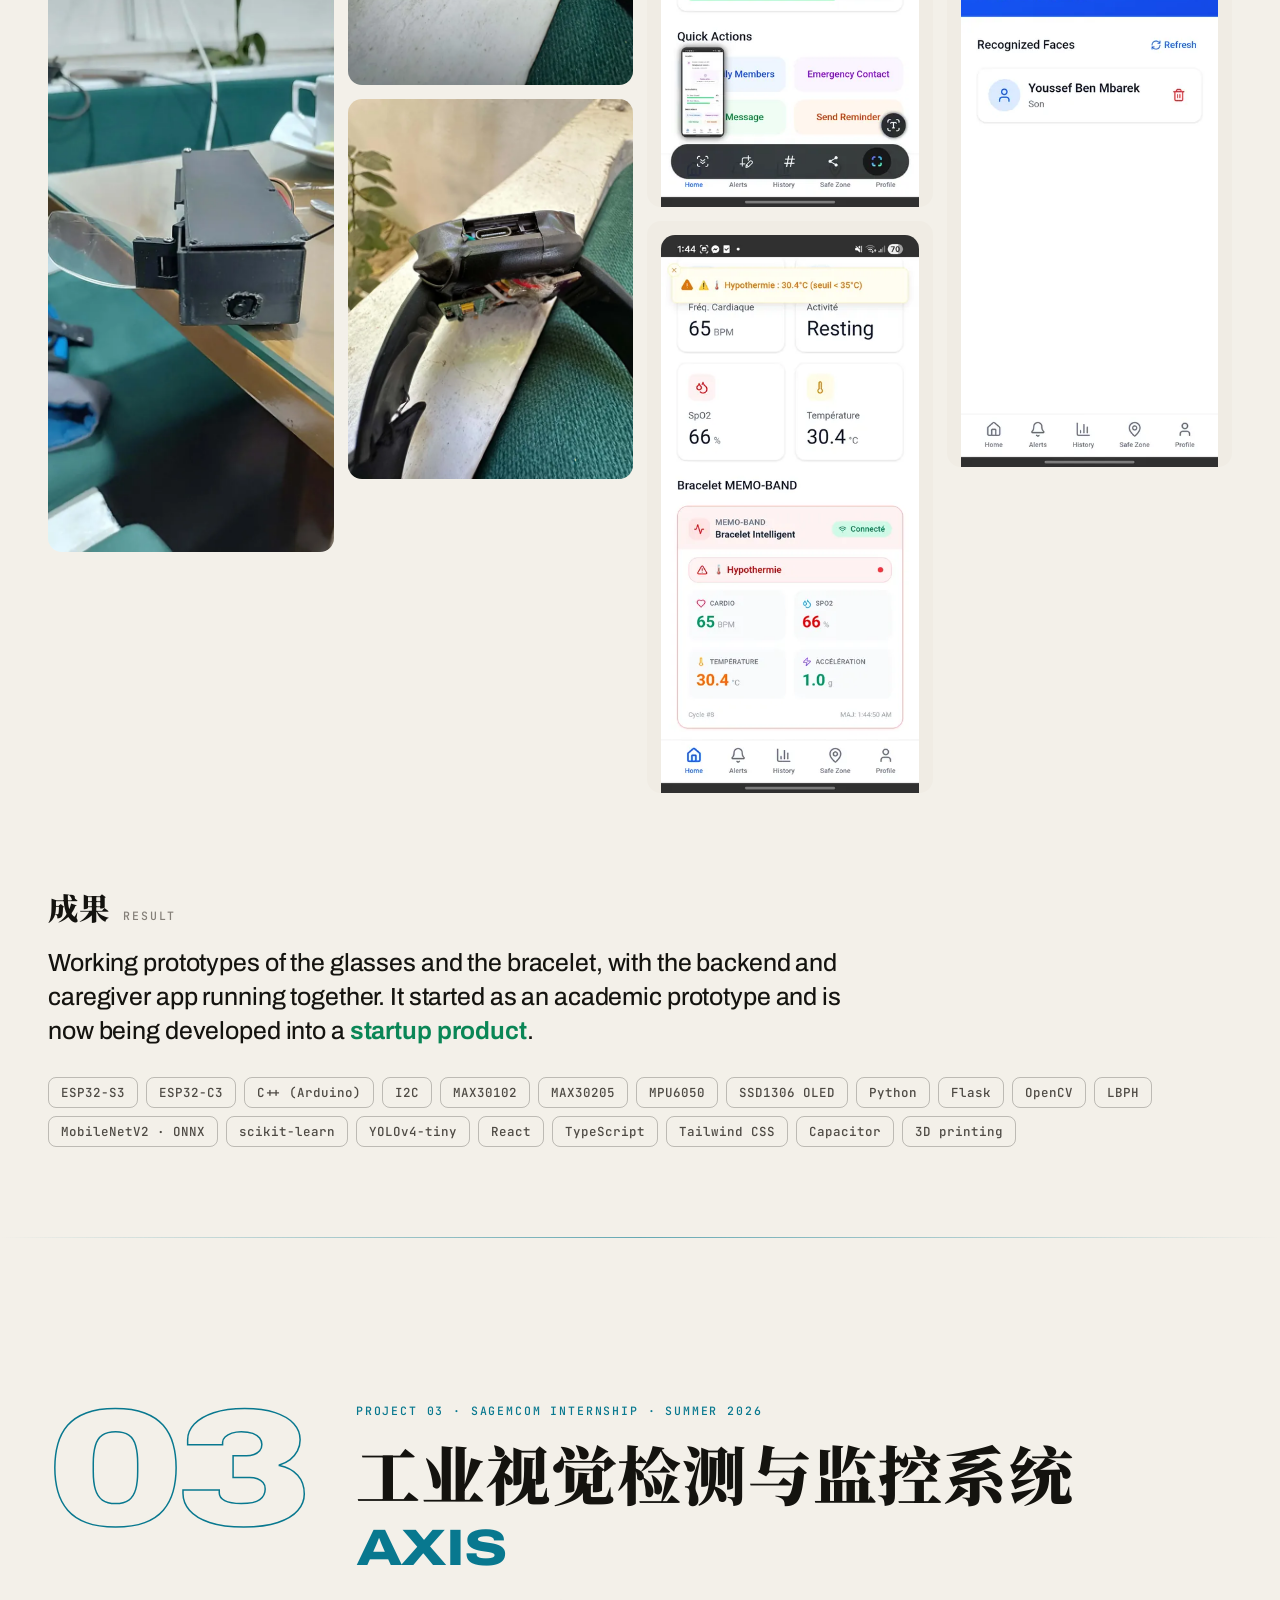
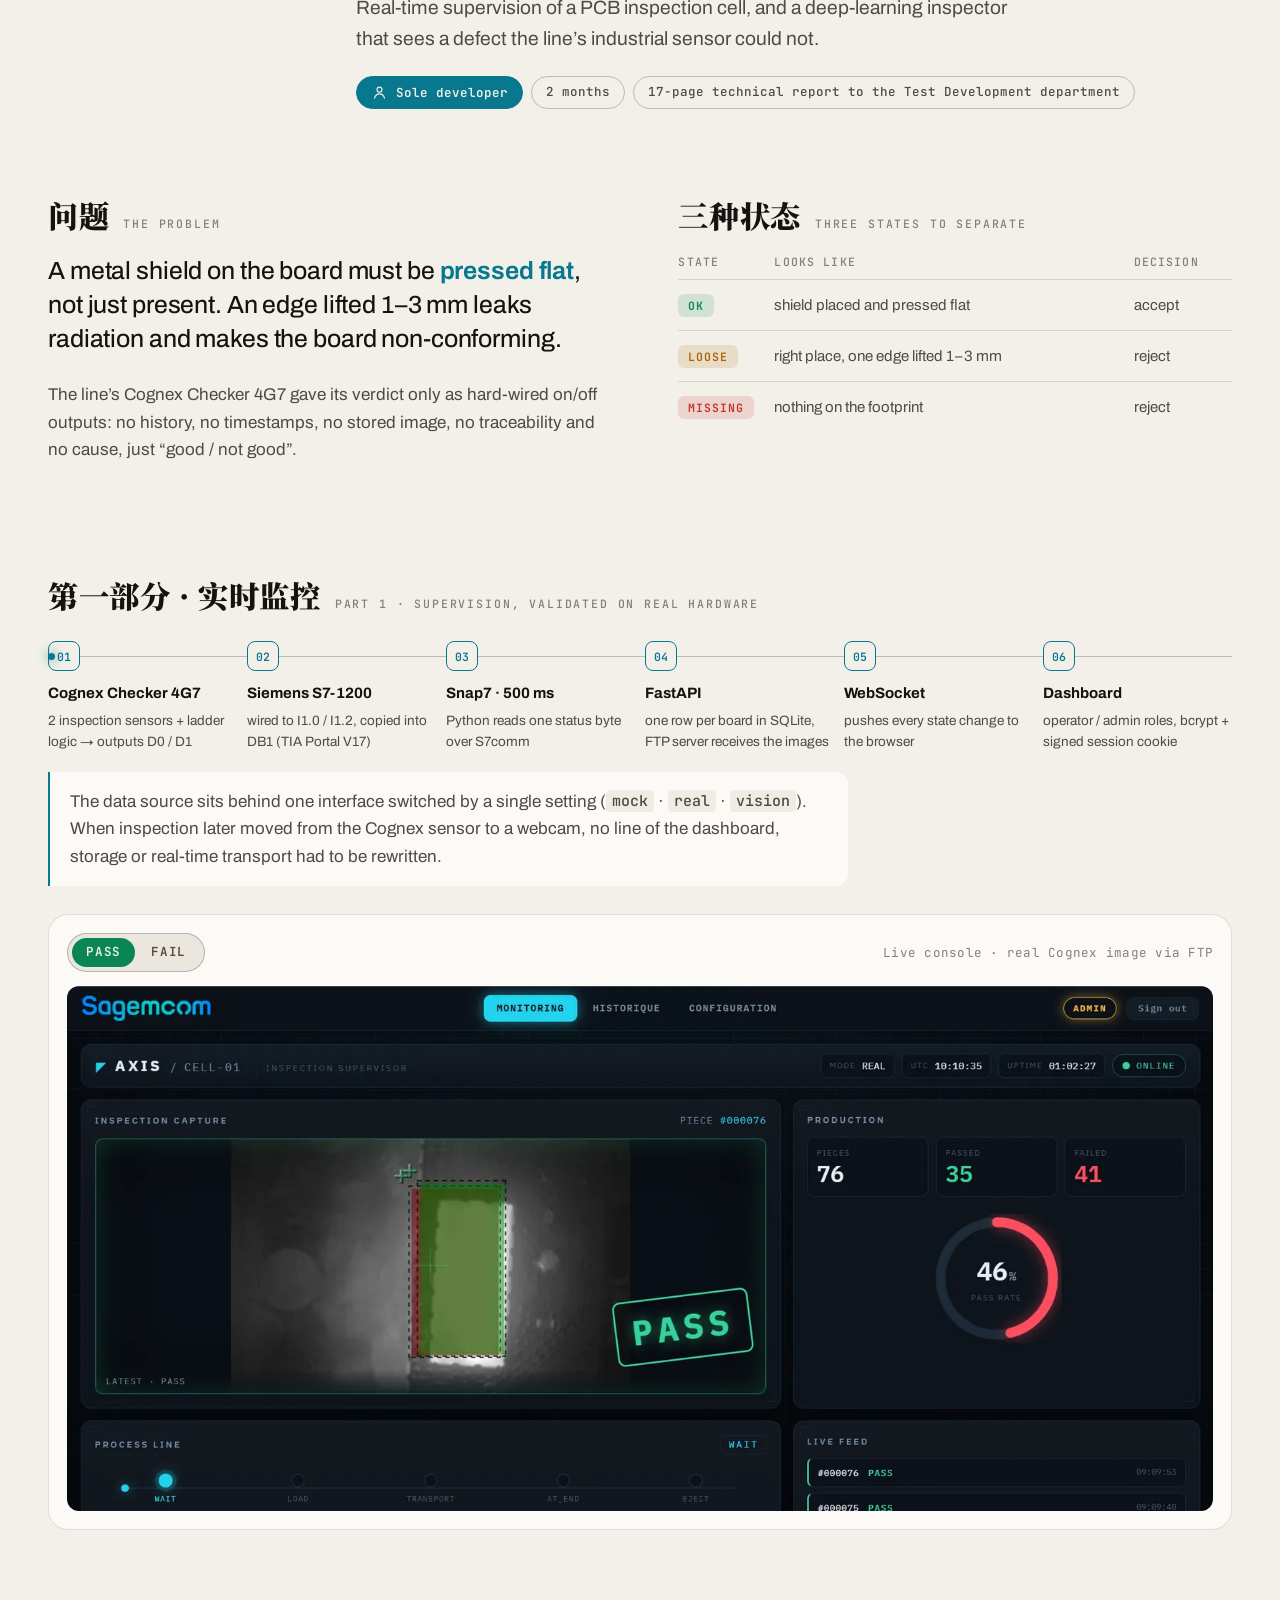
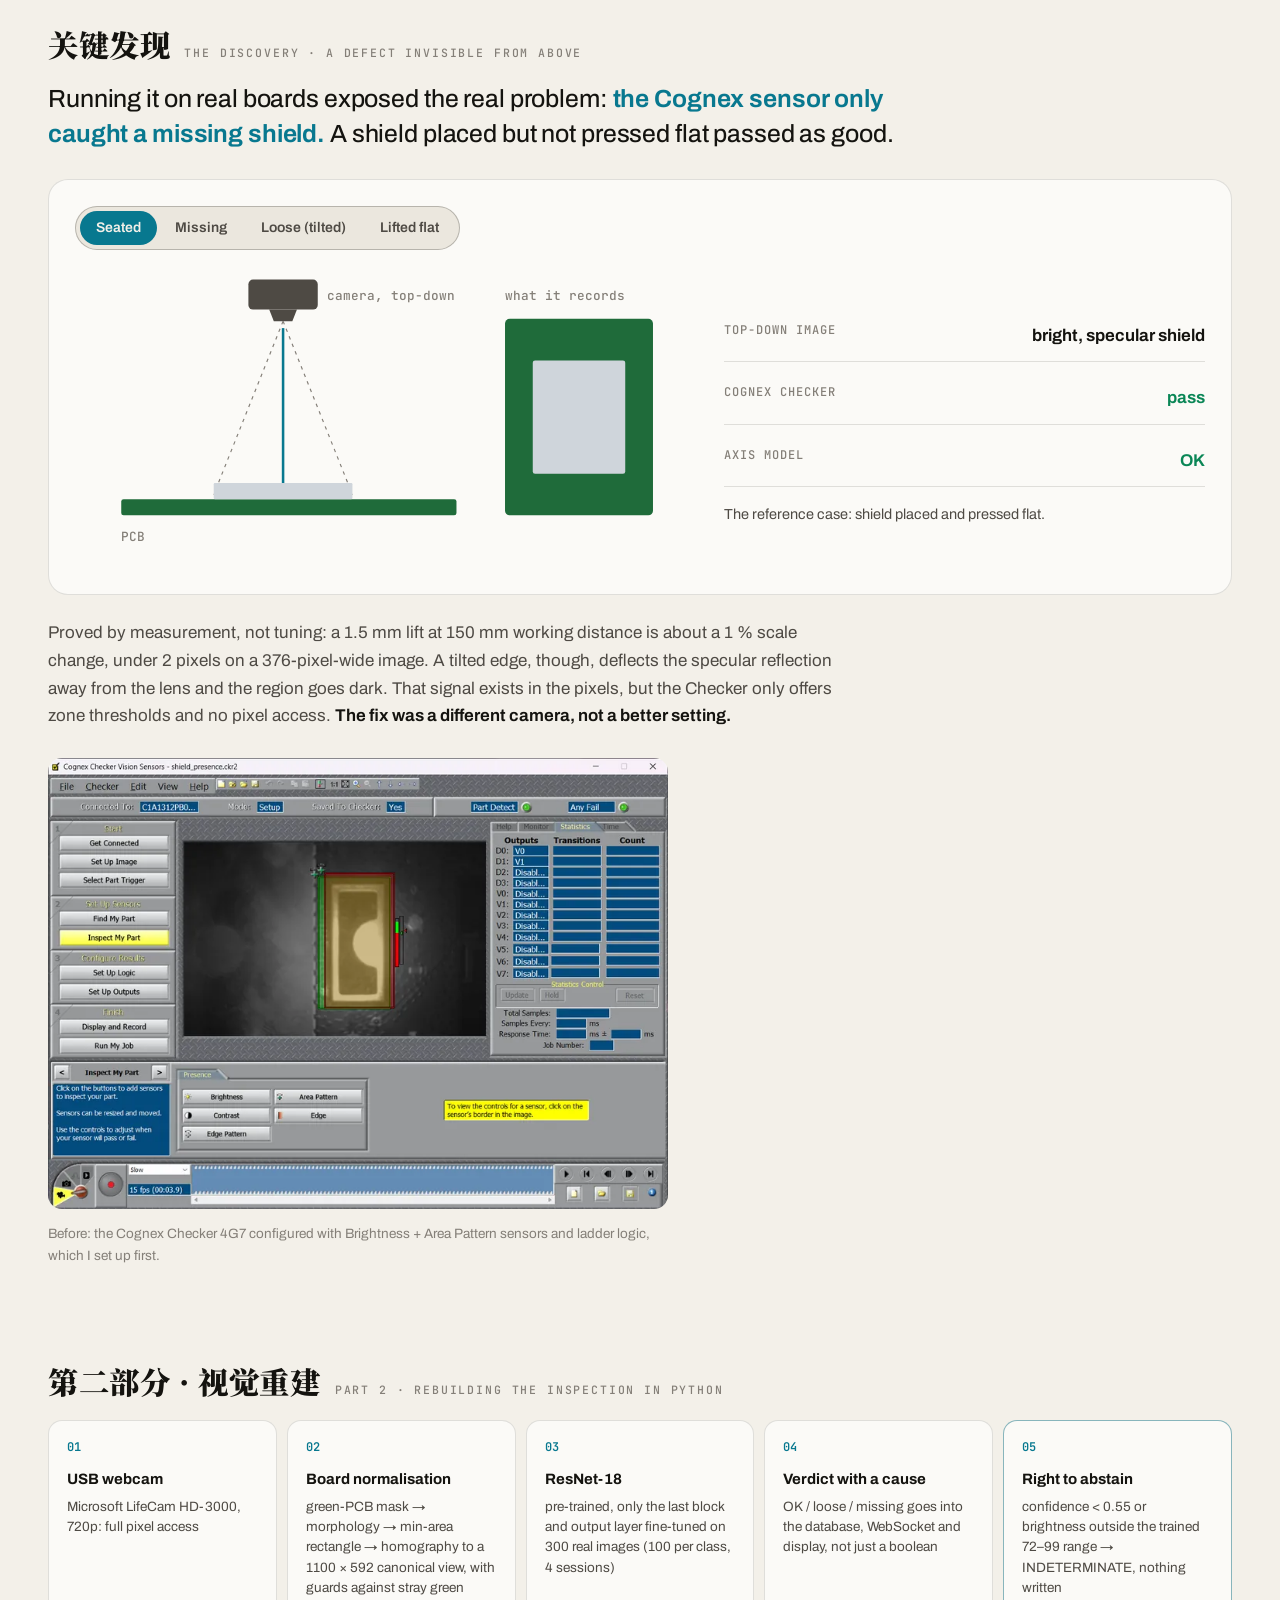
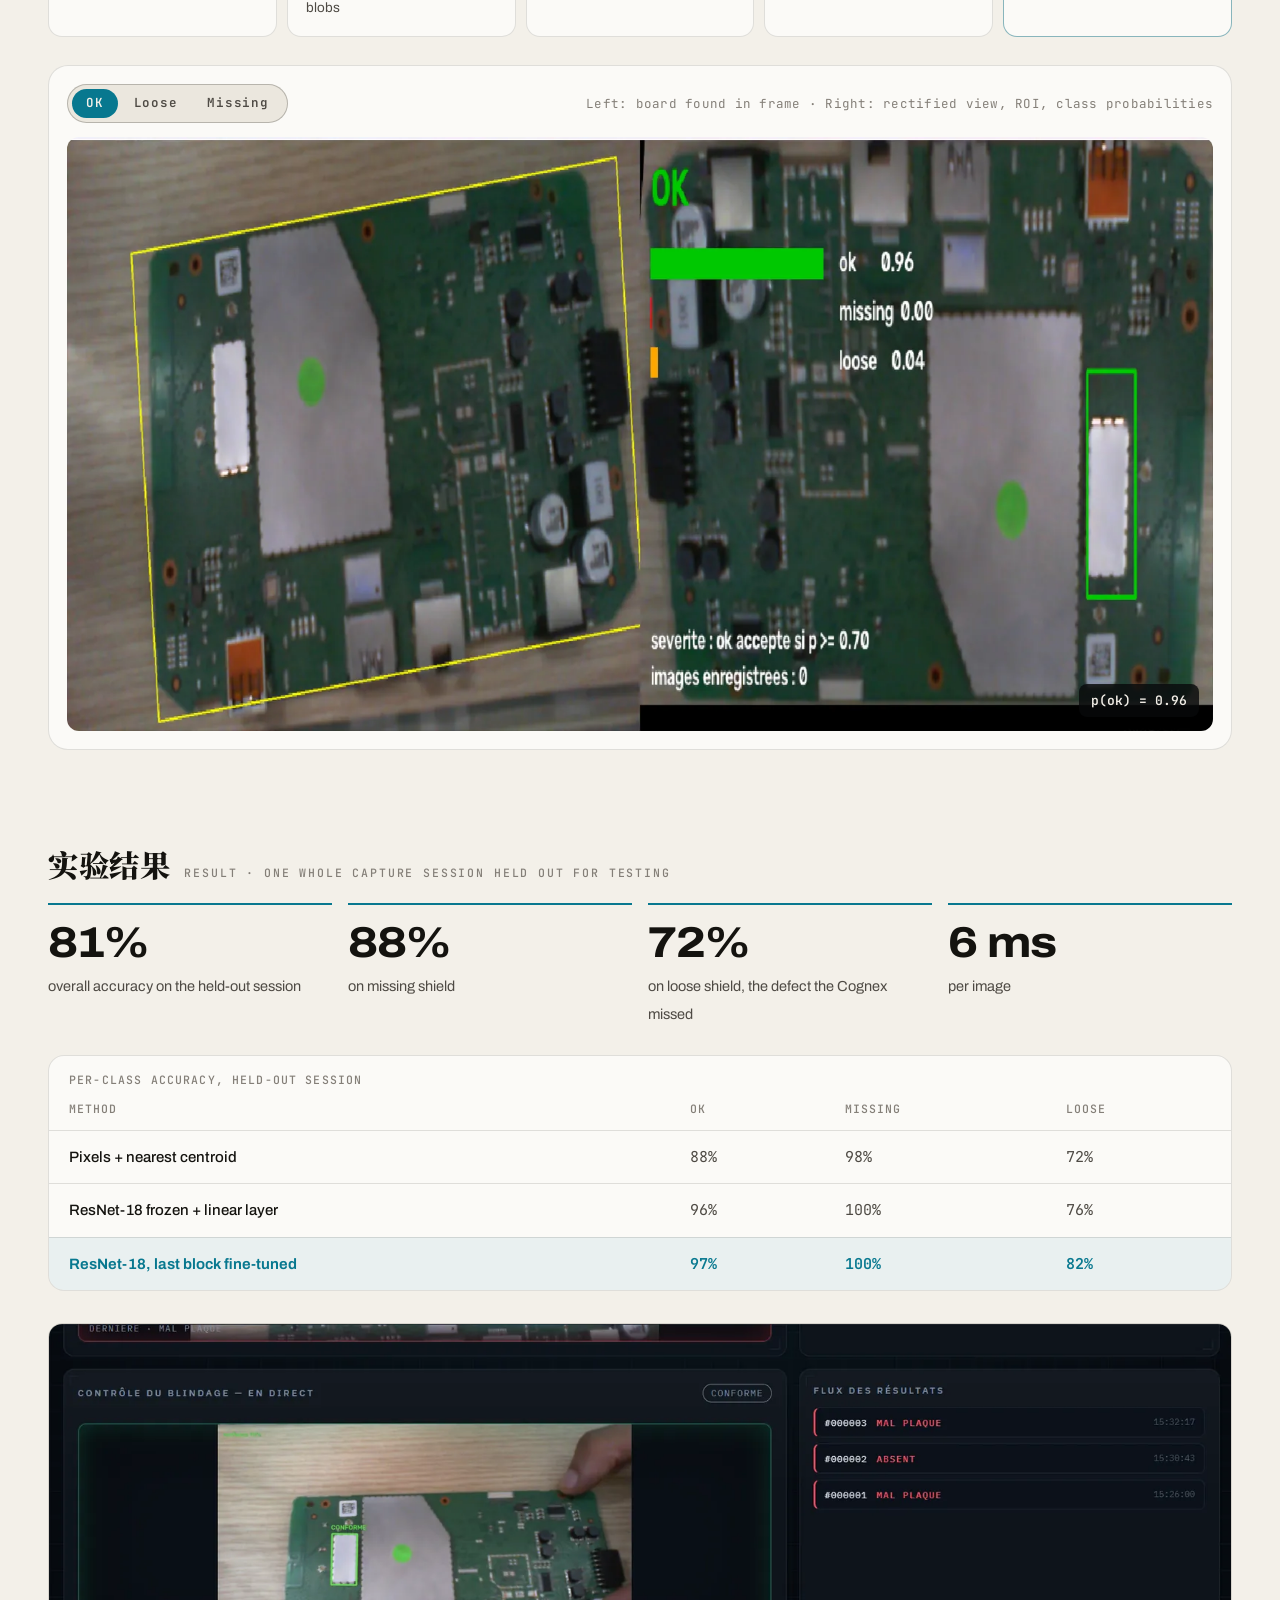
==== commit c67f35c0: "Add phone number to contact section Co-Authored-By: Claude Opus 5.5 <noreply@anthropic.com>" ====
--- a/index.html
+++ b/index.html
@@ -955,6 +955,10 @@
         <a class="contact__big" href="mailto:youssefbenmbarek123@gmail.com">youssefbenmbarek123@gmail.com</a>
       </li>
       <li class="reveal">
+        <span class="kicker">Phone</span>
+        <a class="contact__big" href="tel:+8618861153986">+86 188 6115 3986</a>
+      </li>
+      <li class="reveal">
         <span class="kicker"><span class="zh">微信</span> WeChat</span>
         <span class="contact__row">
           <span class="contact__big mono-big" id="wechatId">wxid_ogty82qpu8q612</span>
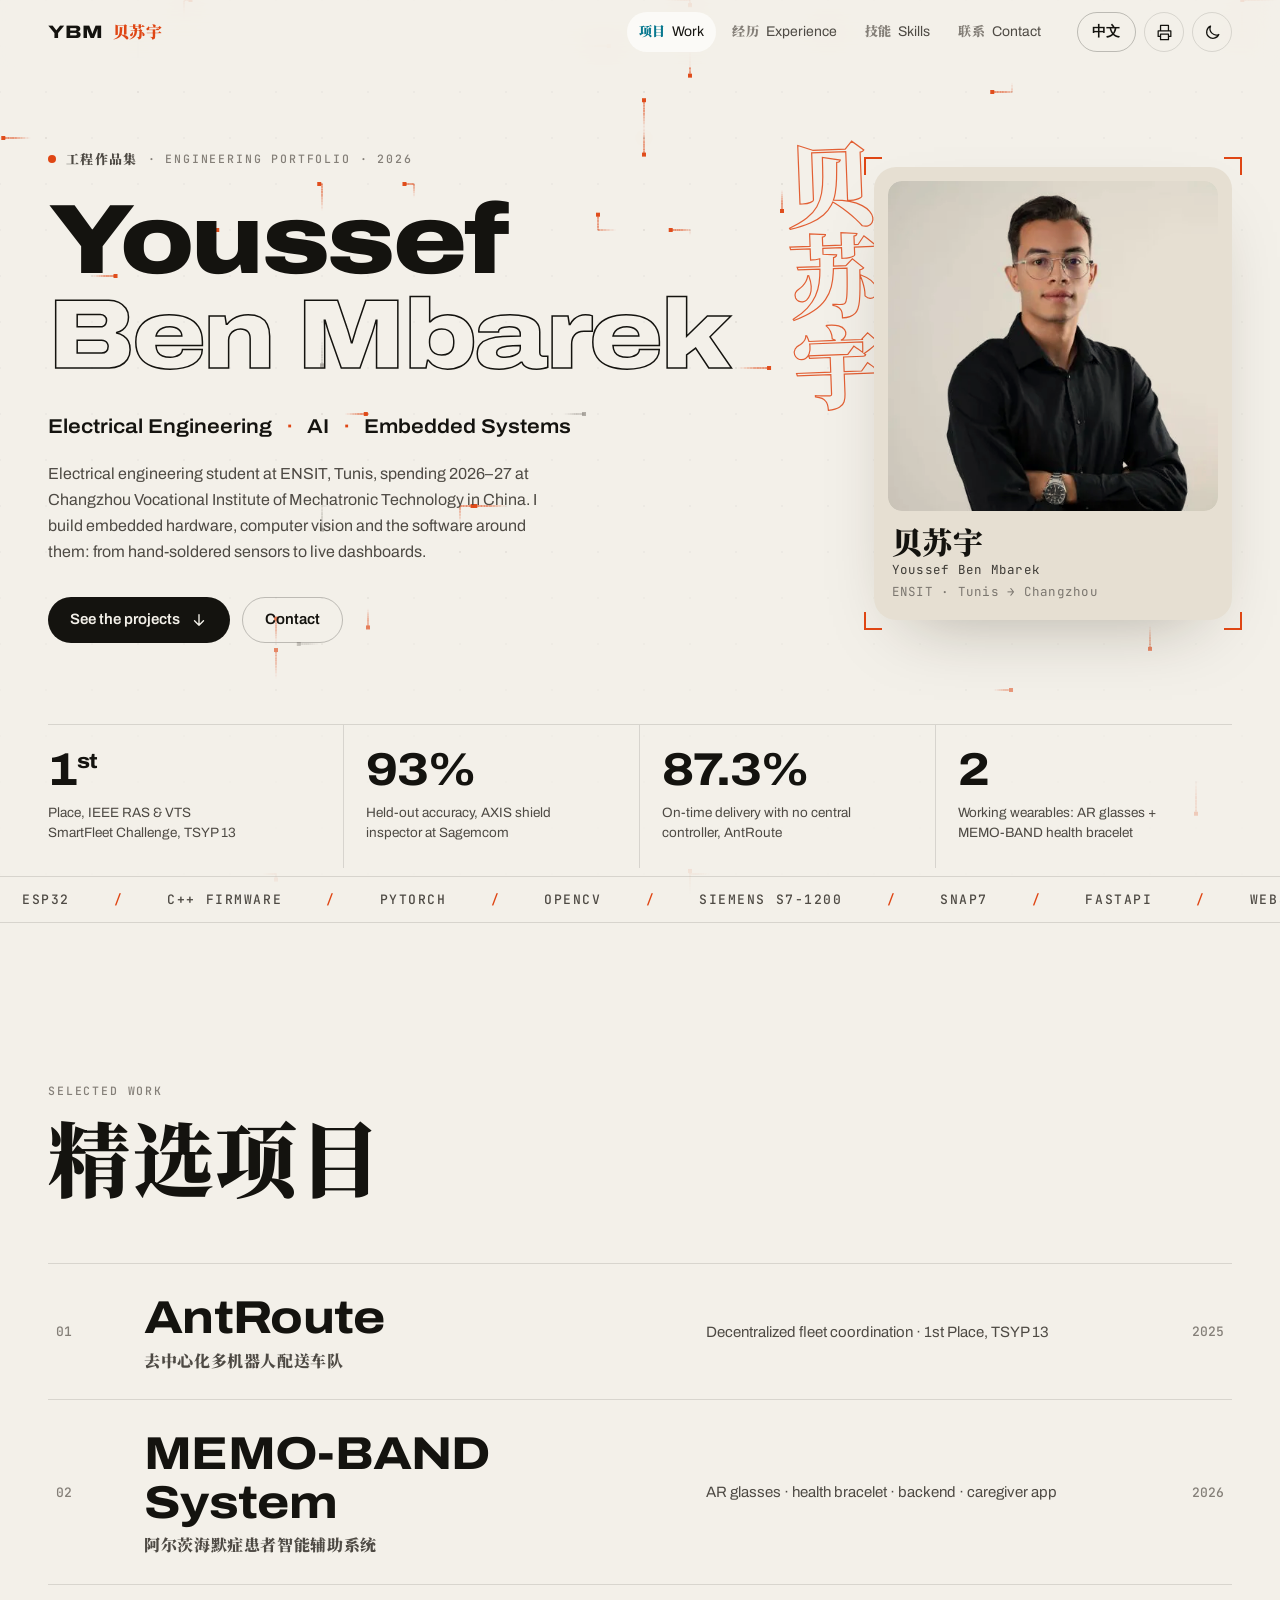
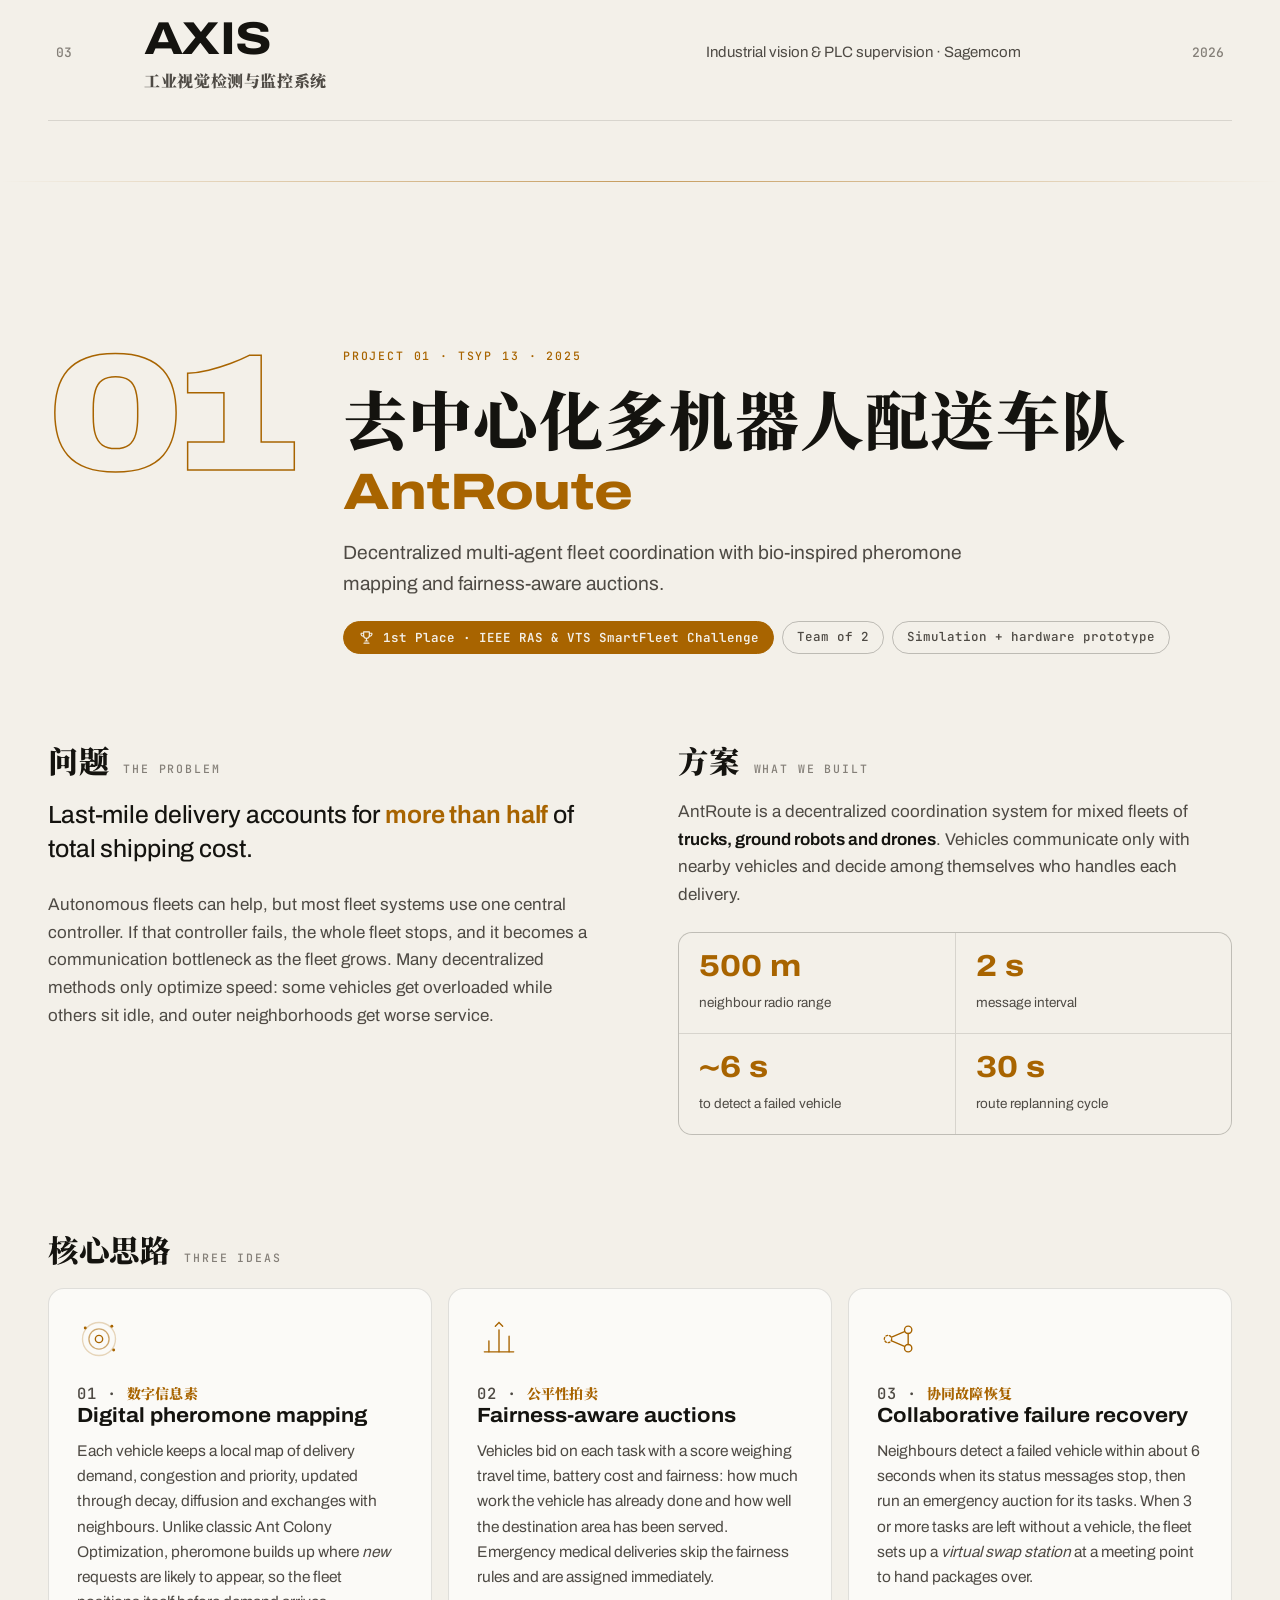
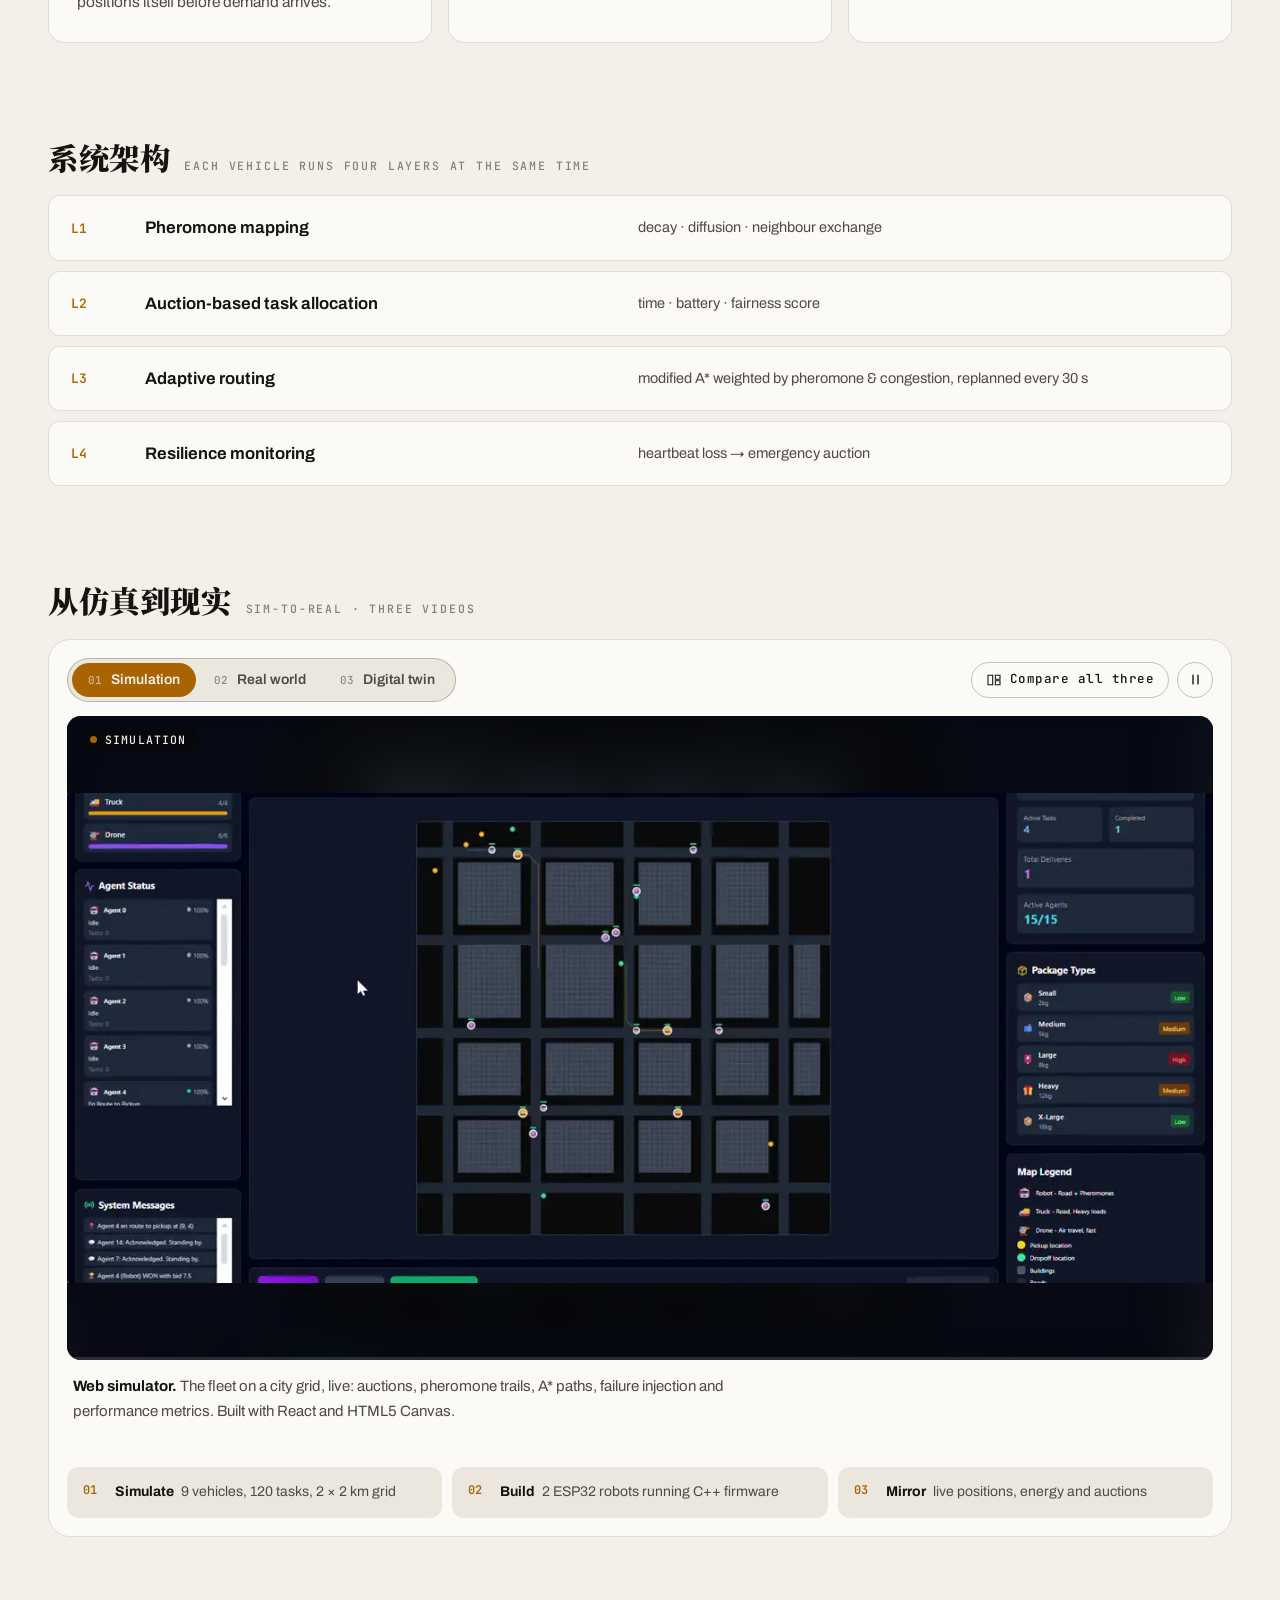
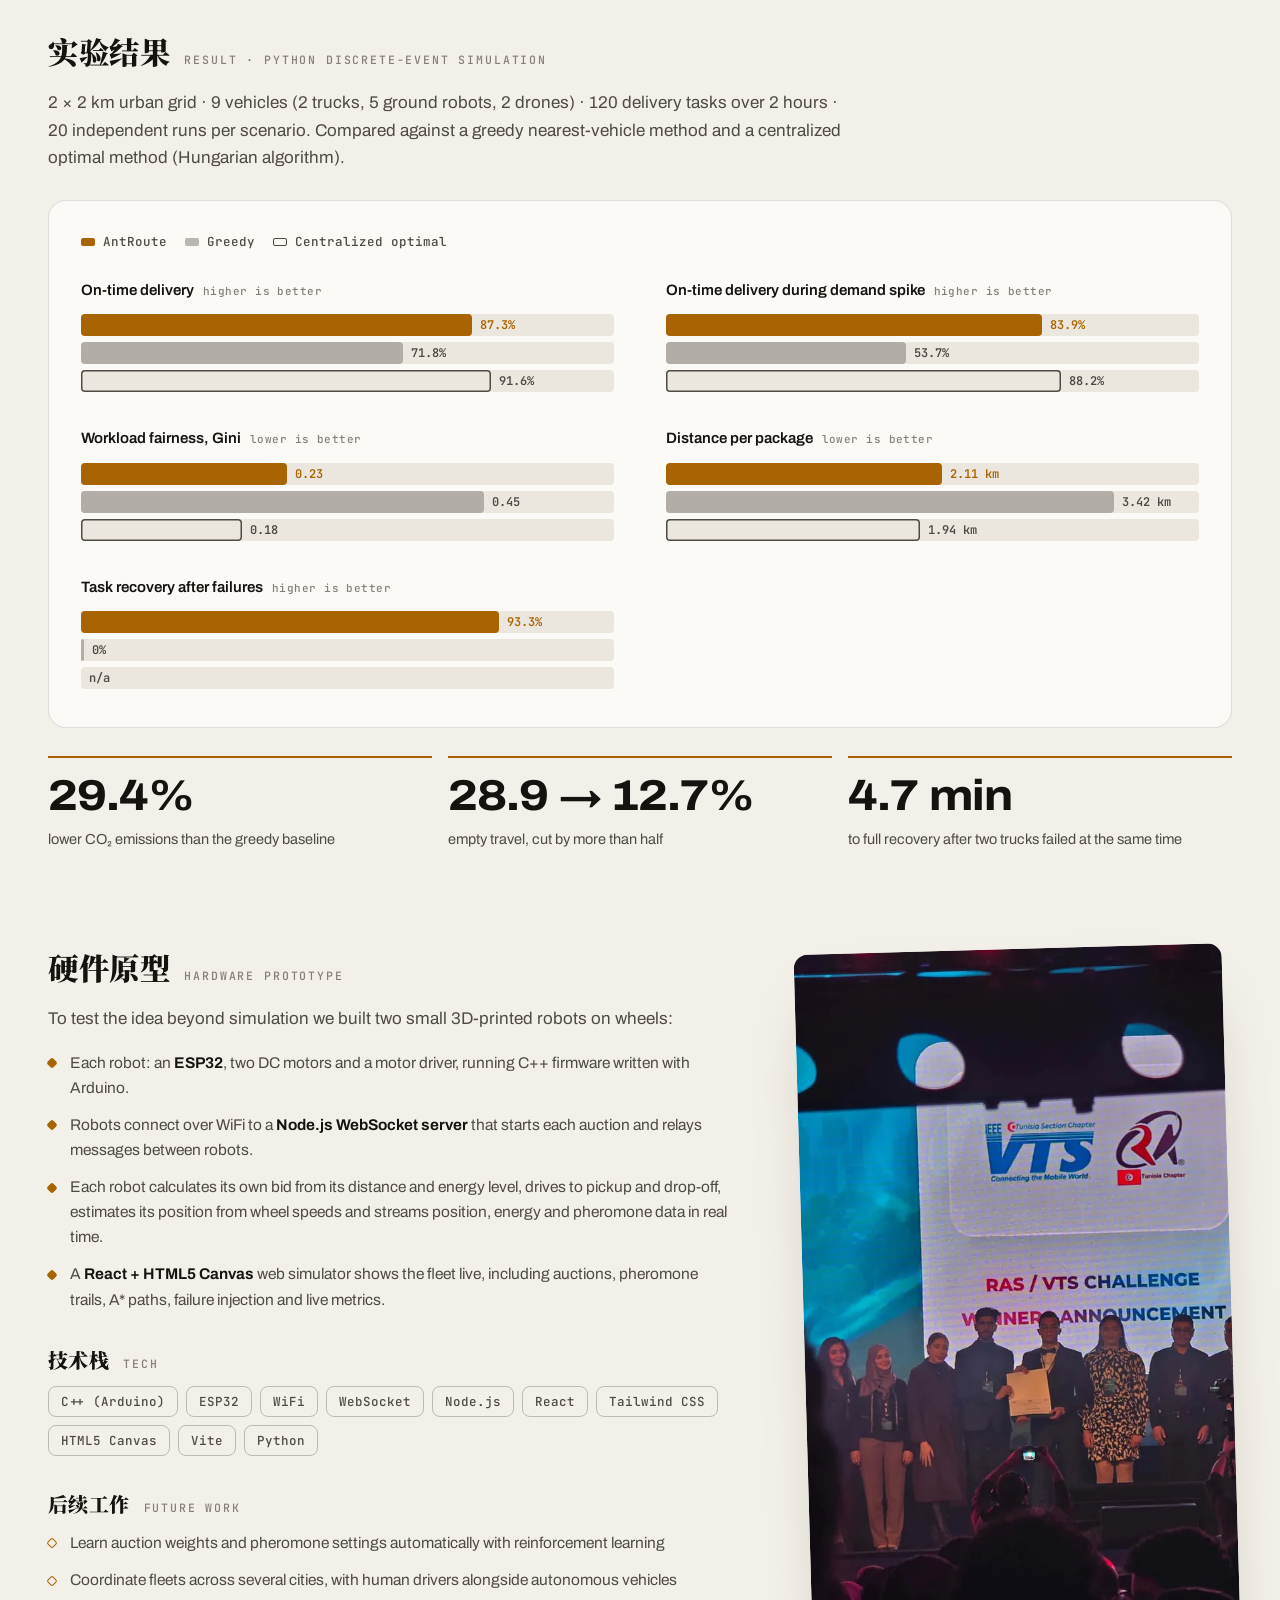
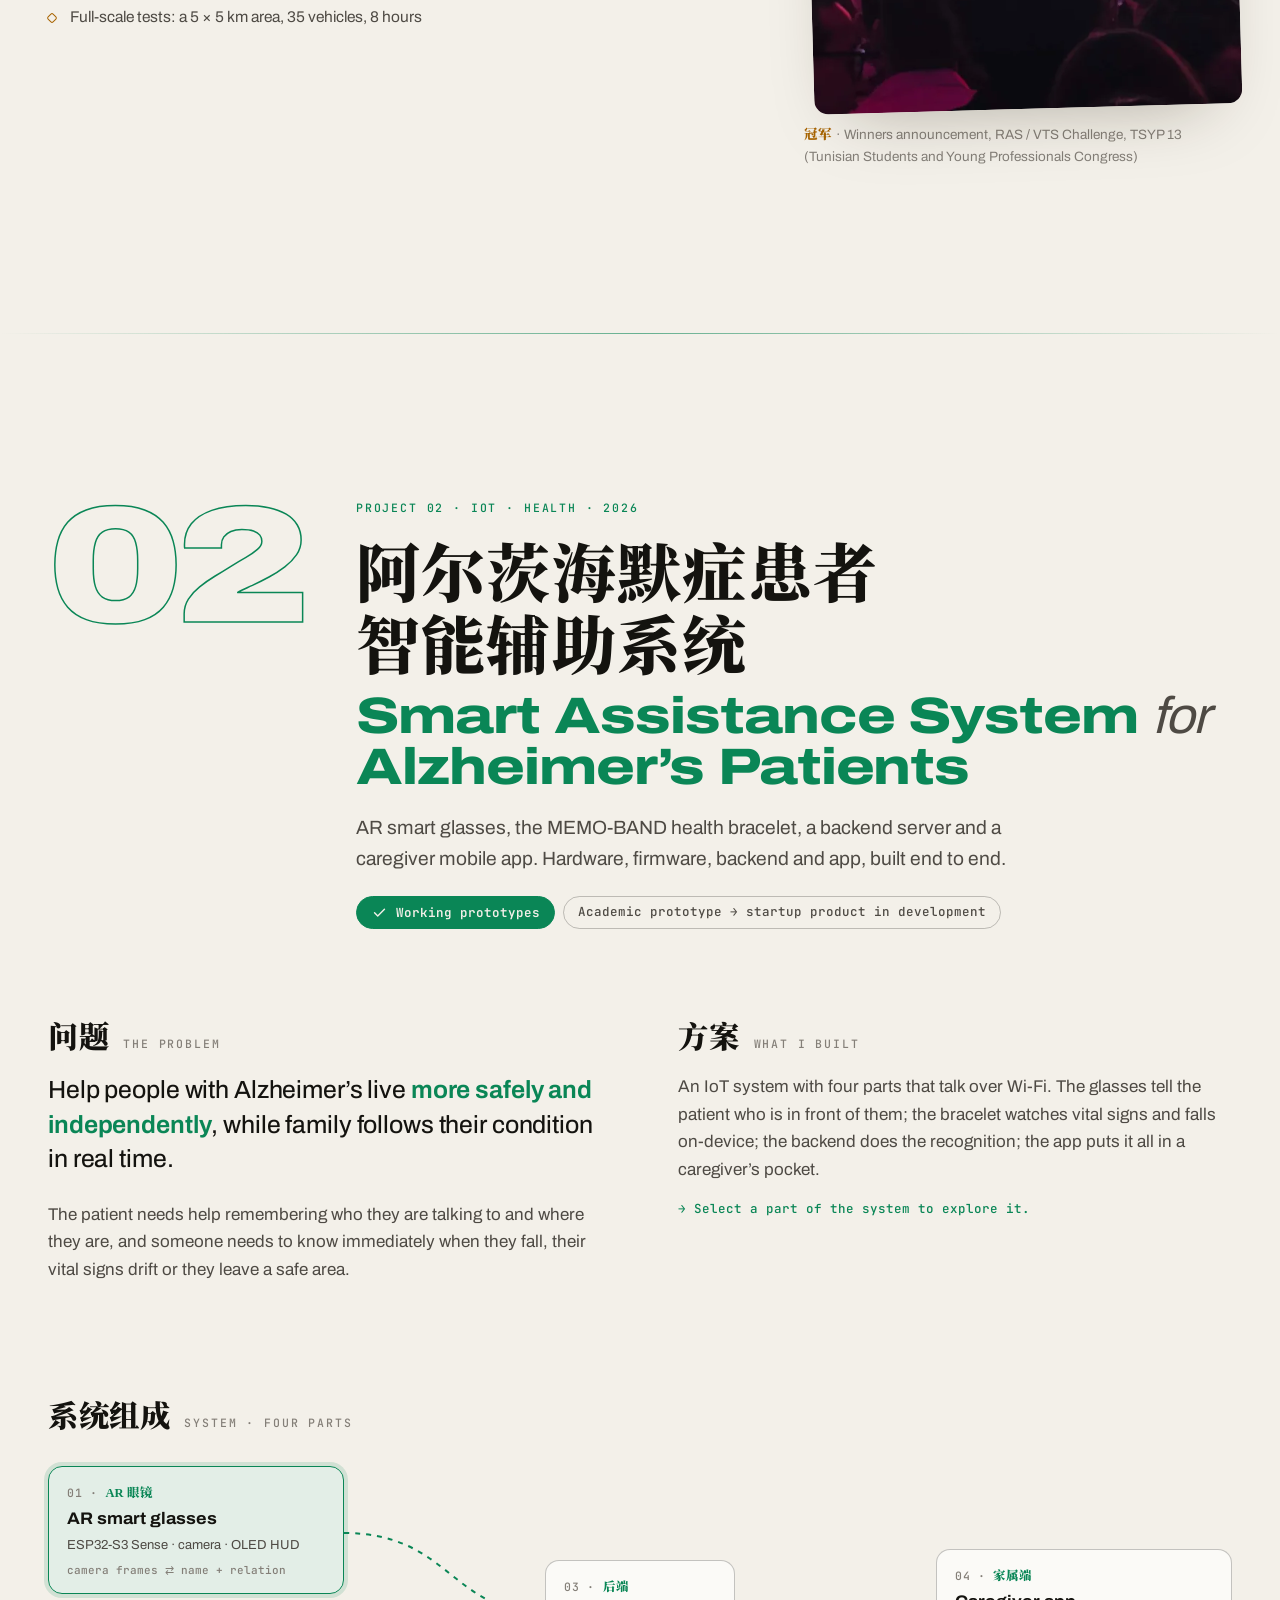
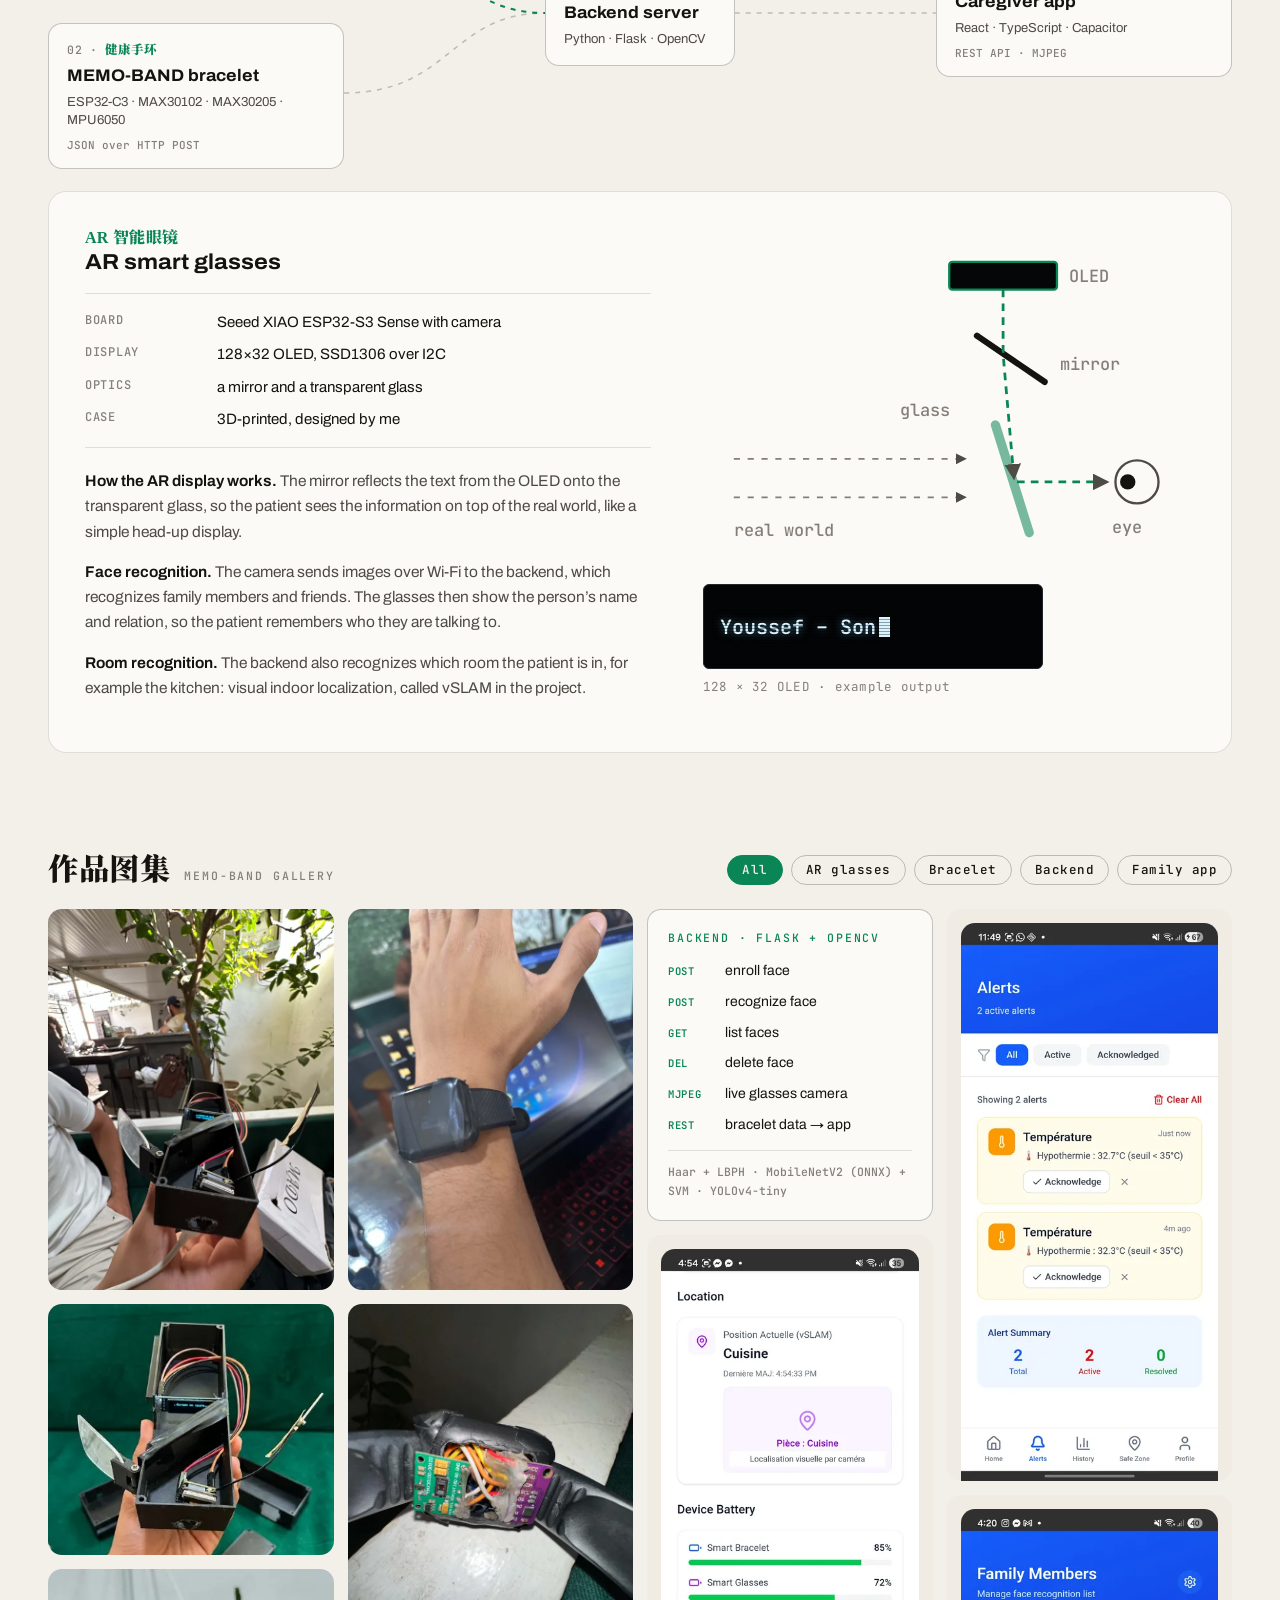
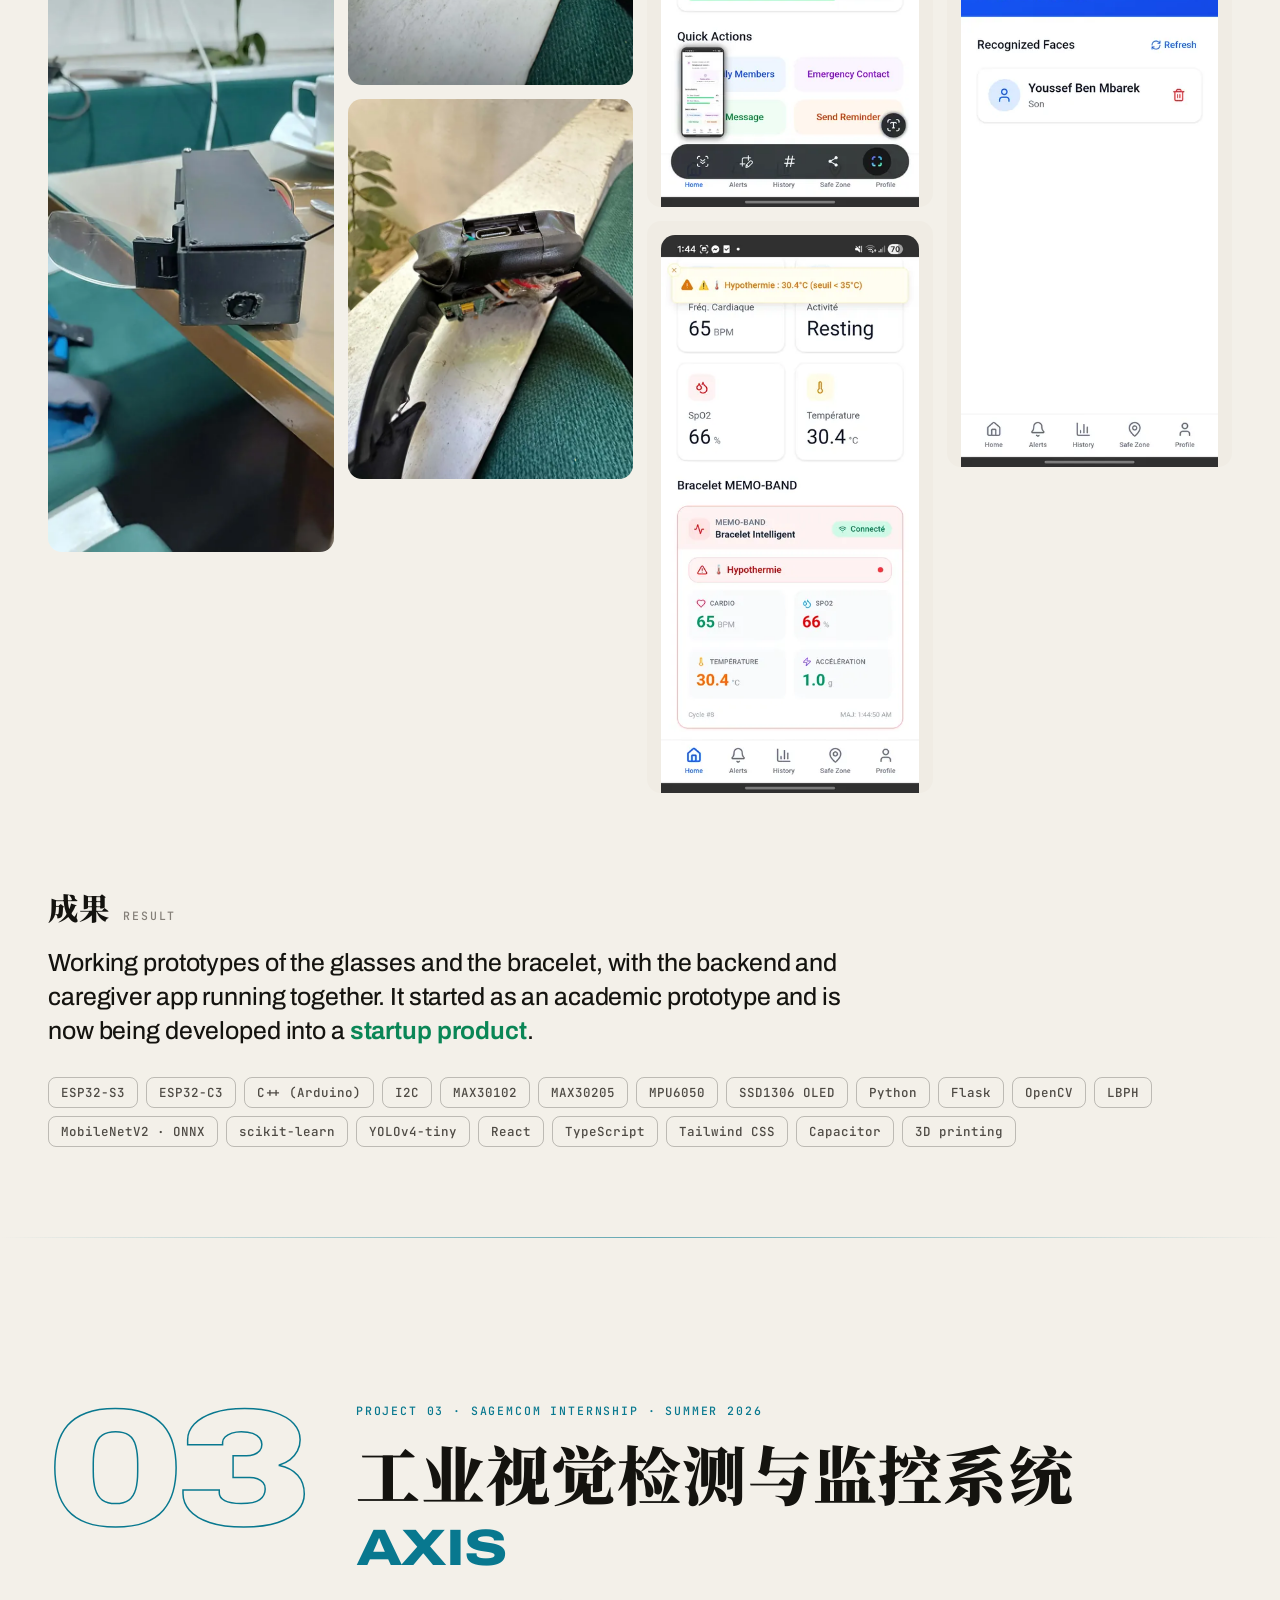
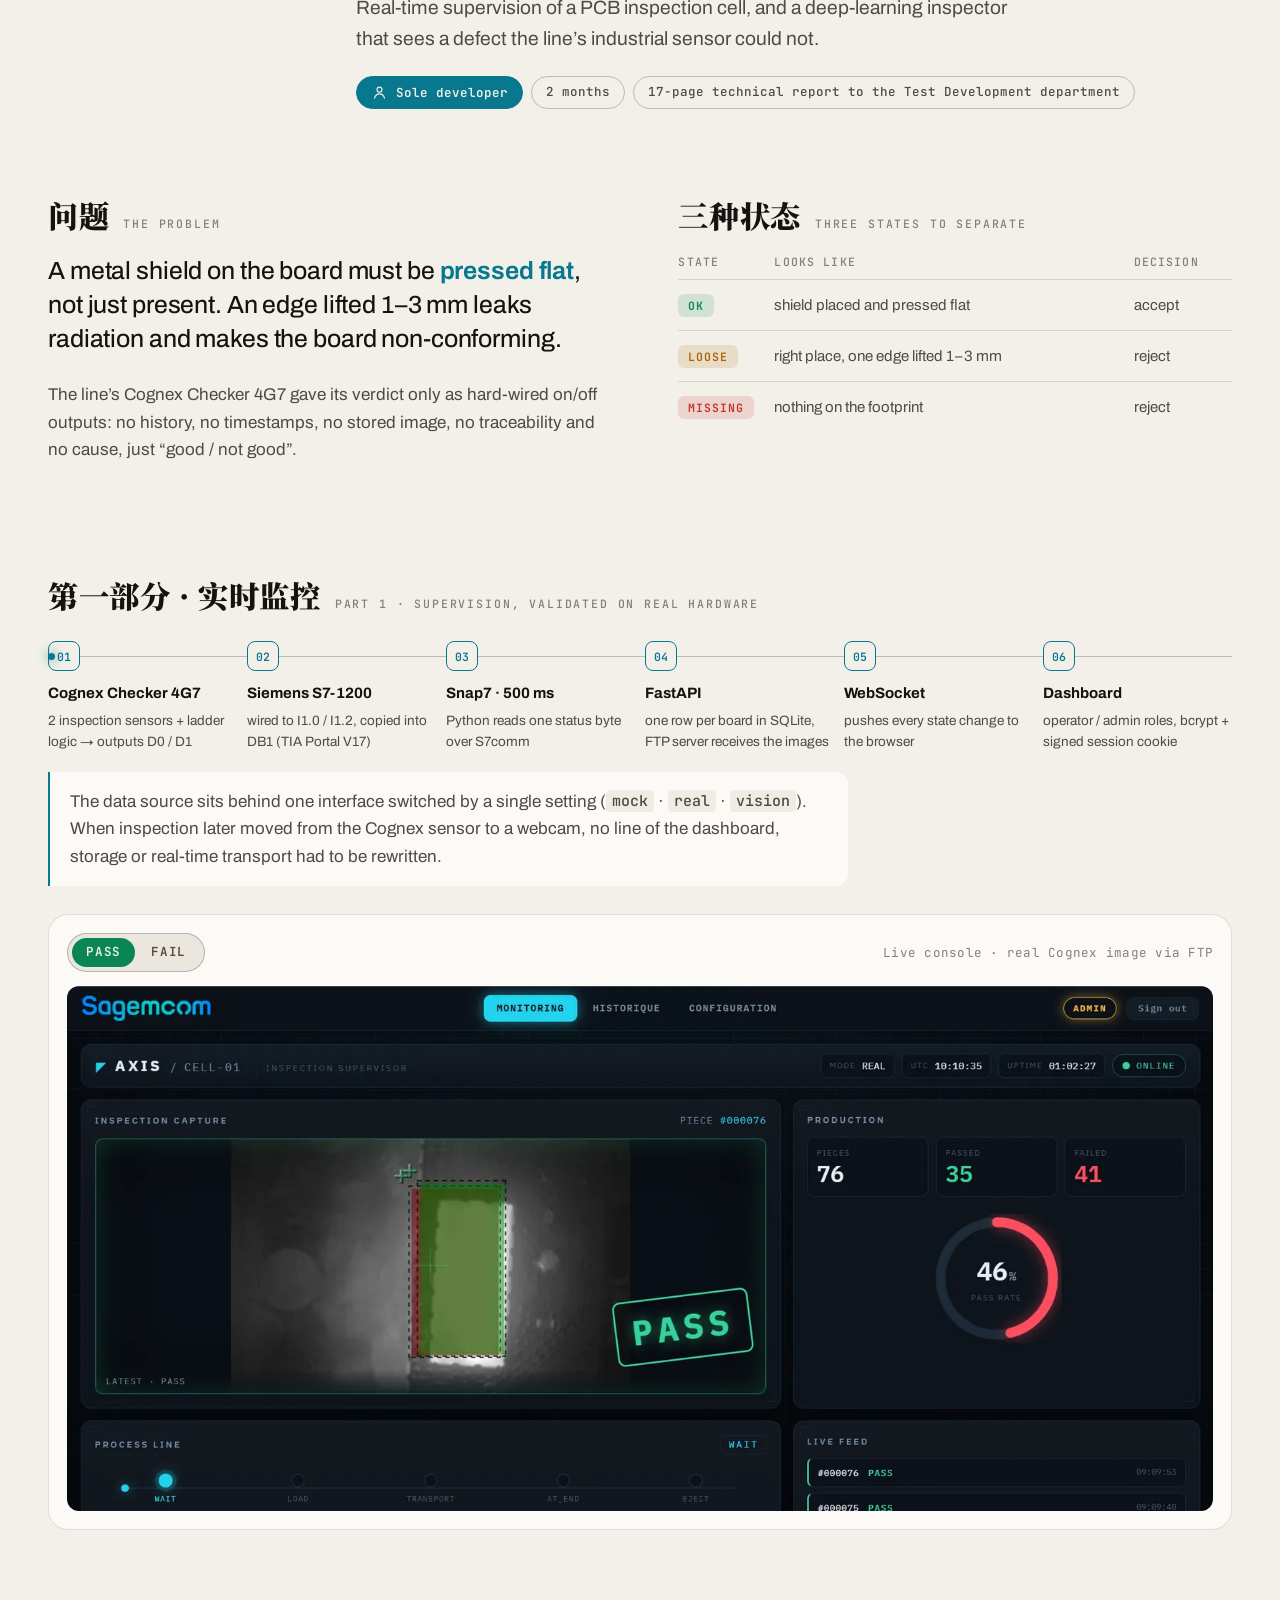
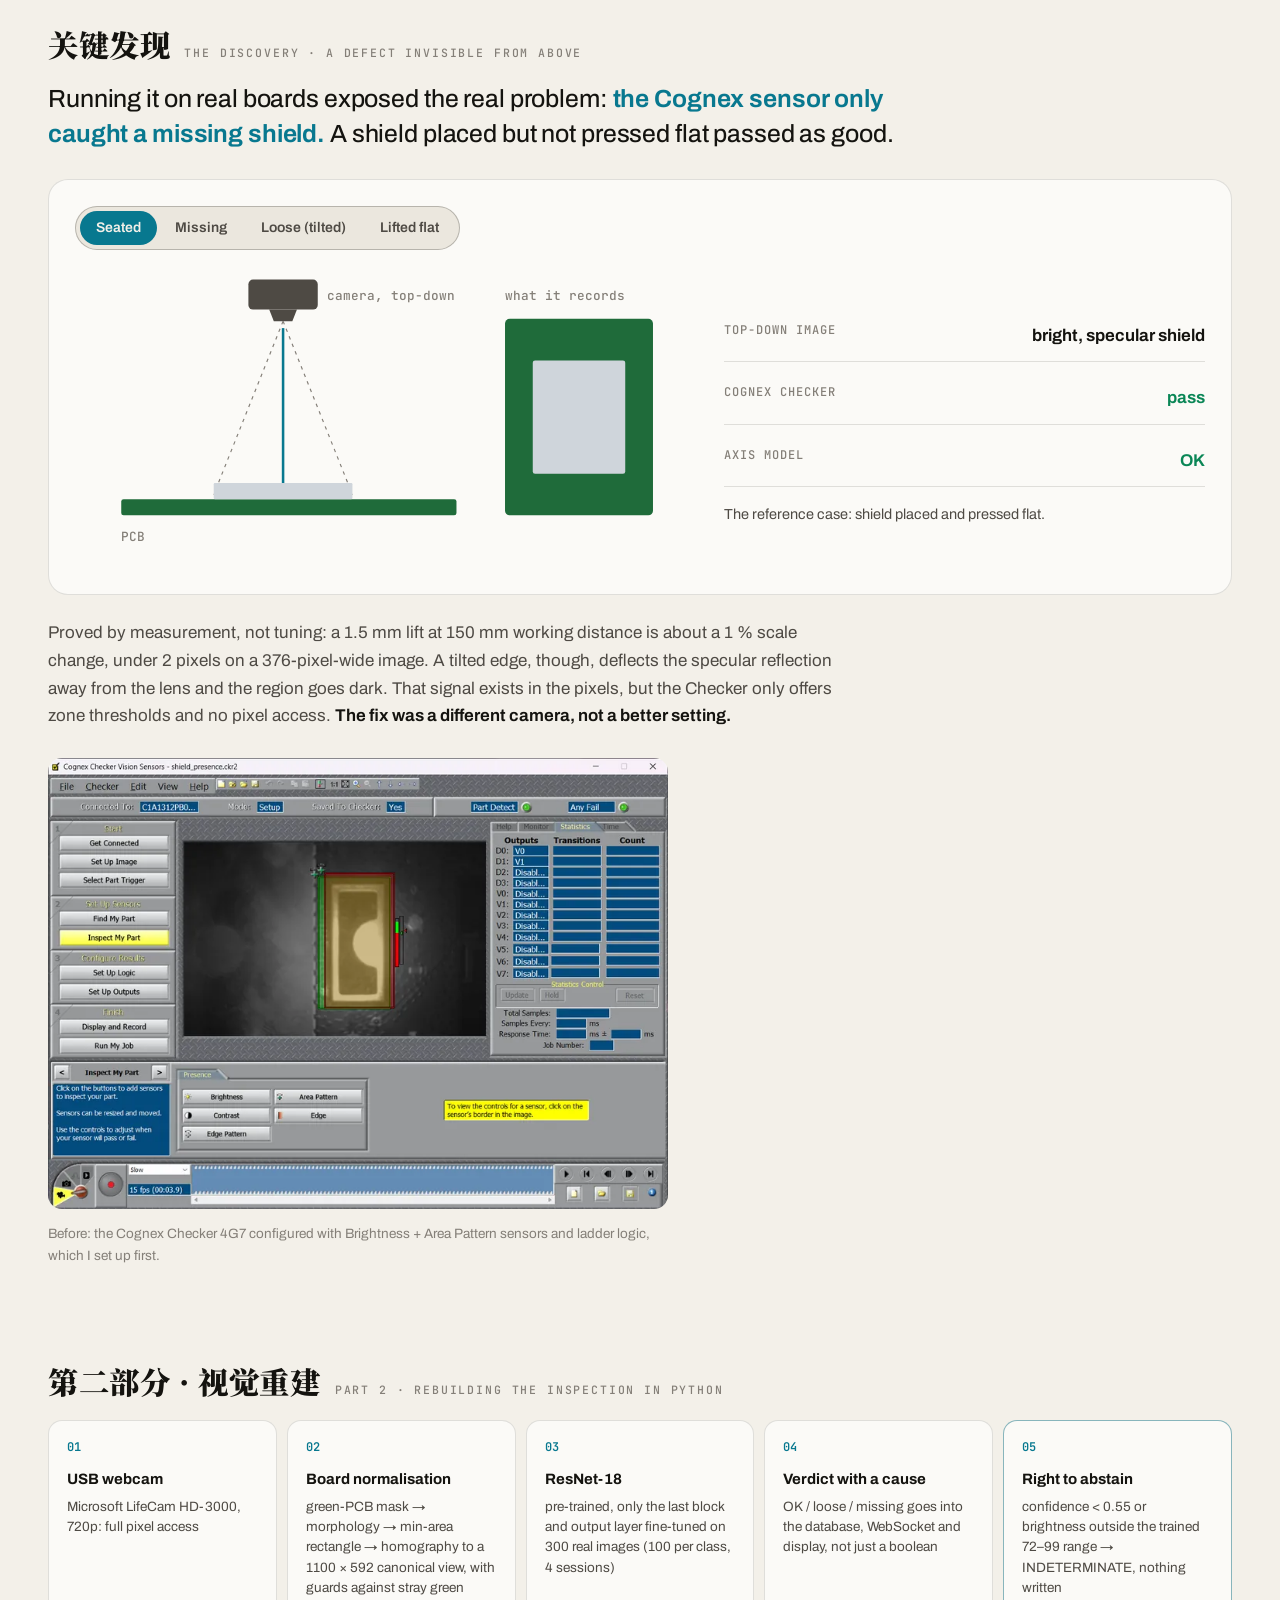
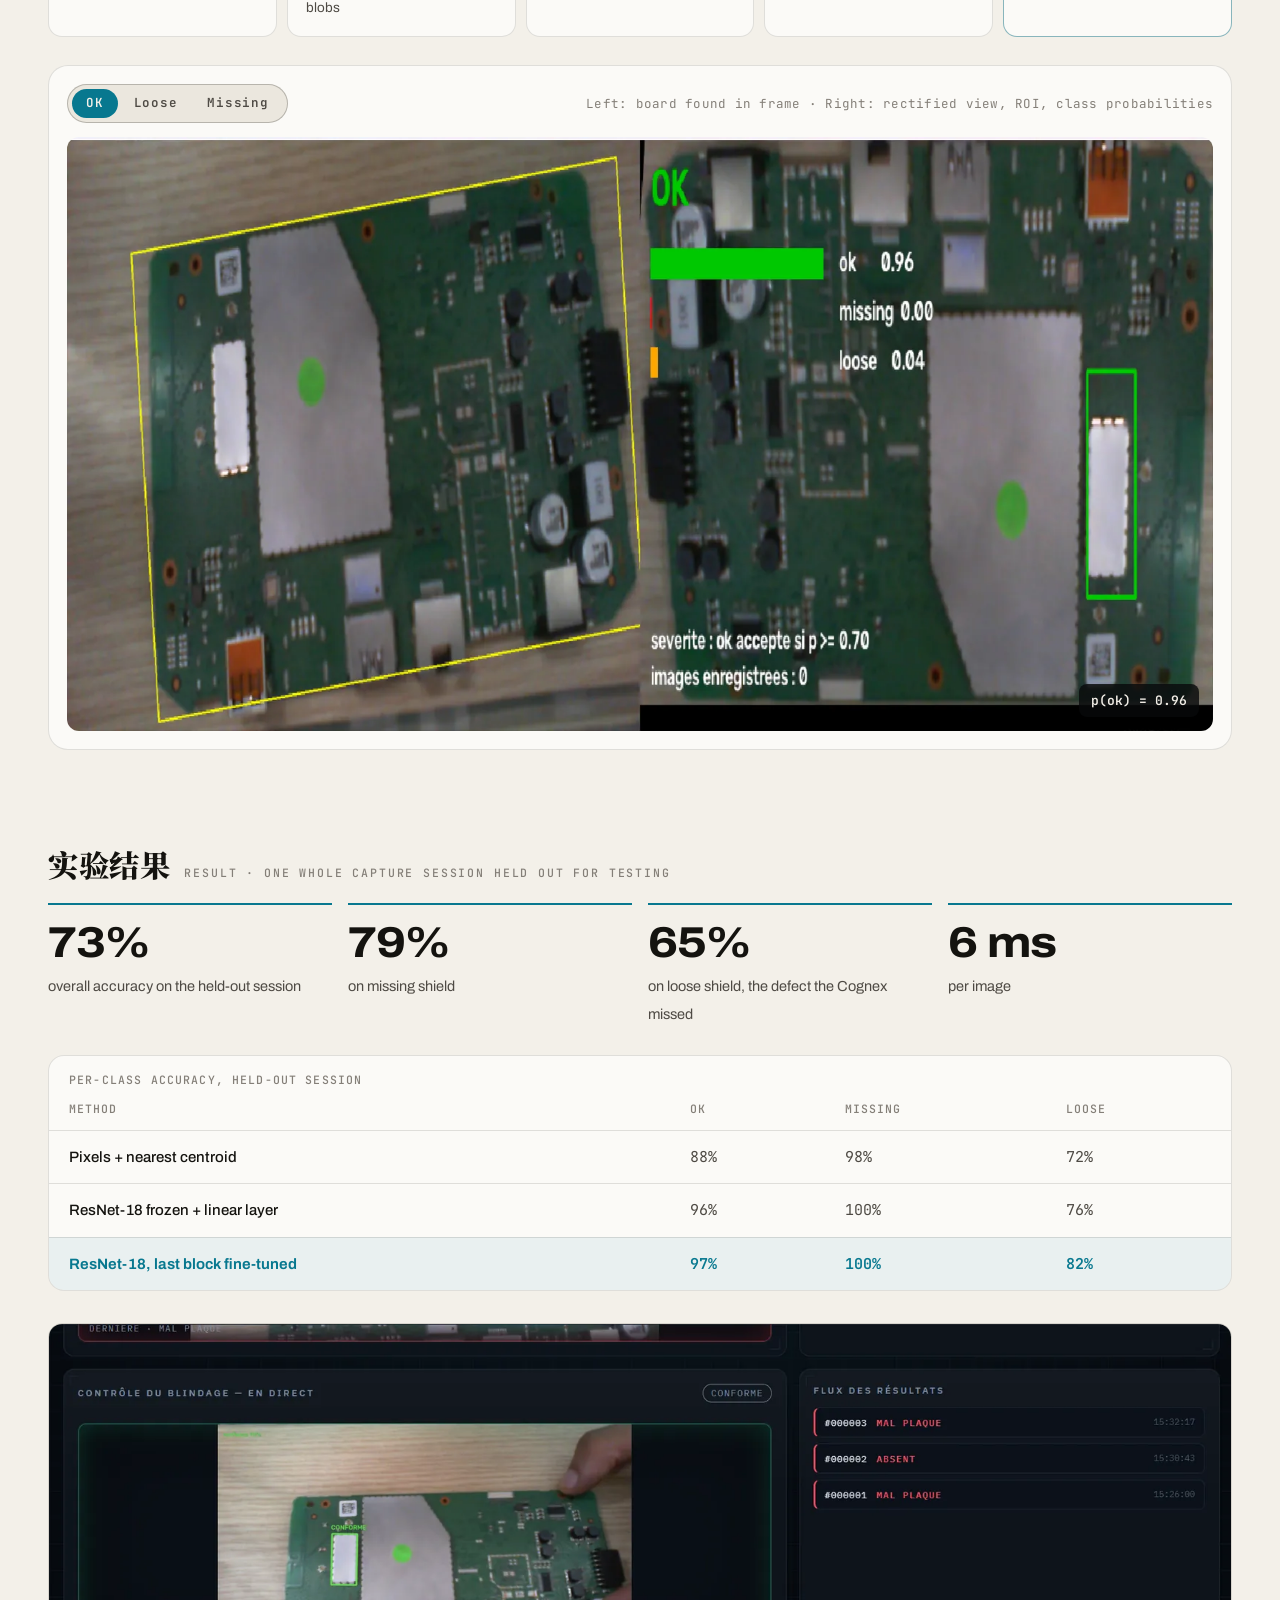
==== commit e8672ae6: "Update contact email Co-Authored-By: Claude Opus 5.5 <noreply@anthropic.com>" ====
--- a/index.html
+++ b/index.html
@@ -952,7 +952,7 @@
     <ul class="contact__list">
       <li class="reveal">
         <span class="kicker">Email</span>
-        <a class="contact__big" href="mailto:youssefbenmbarek123@gmail.com">youssefbenmbarek123@gmail.com</a>
+        <a class="contact__big" href="mailto:youssefbenmbarek710@gmail.com">youssefbenmbarek710@gmail.com</a>
       </li>
       <li class="reveal">
         <span class="kicker">Phone</span>
